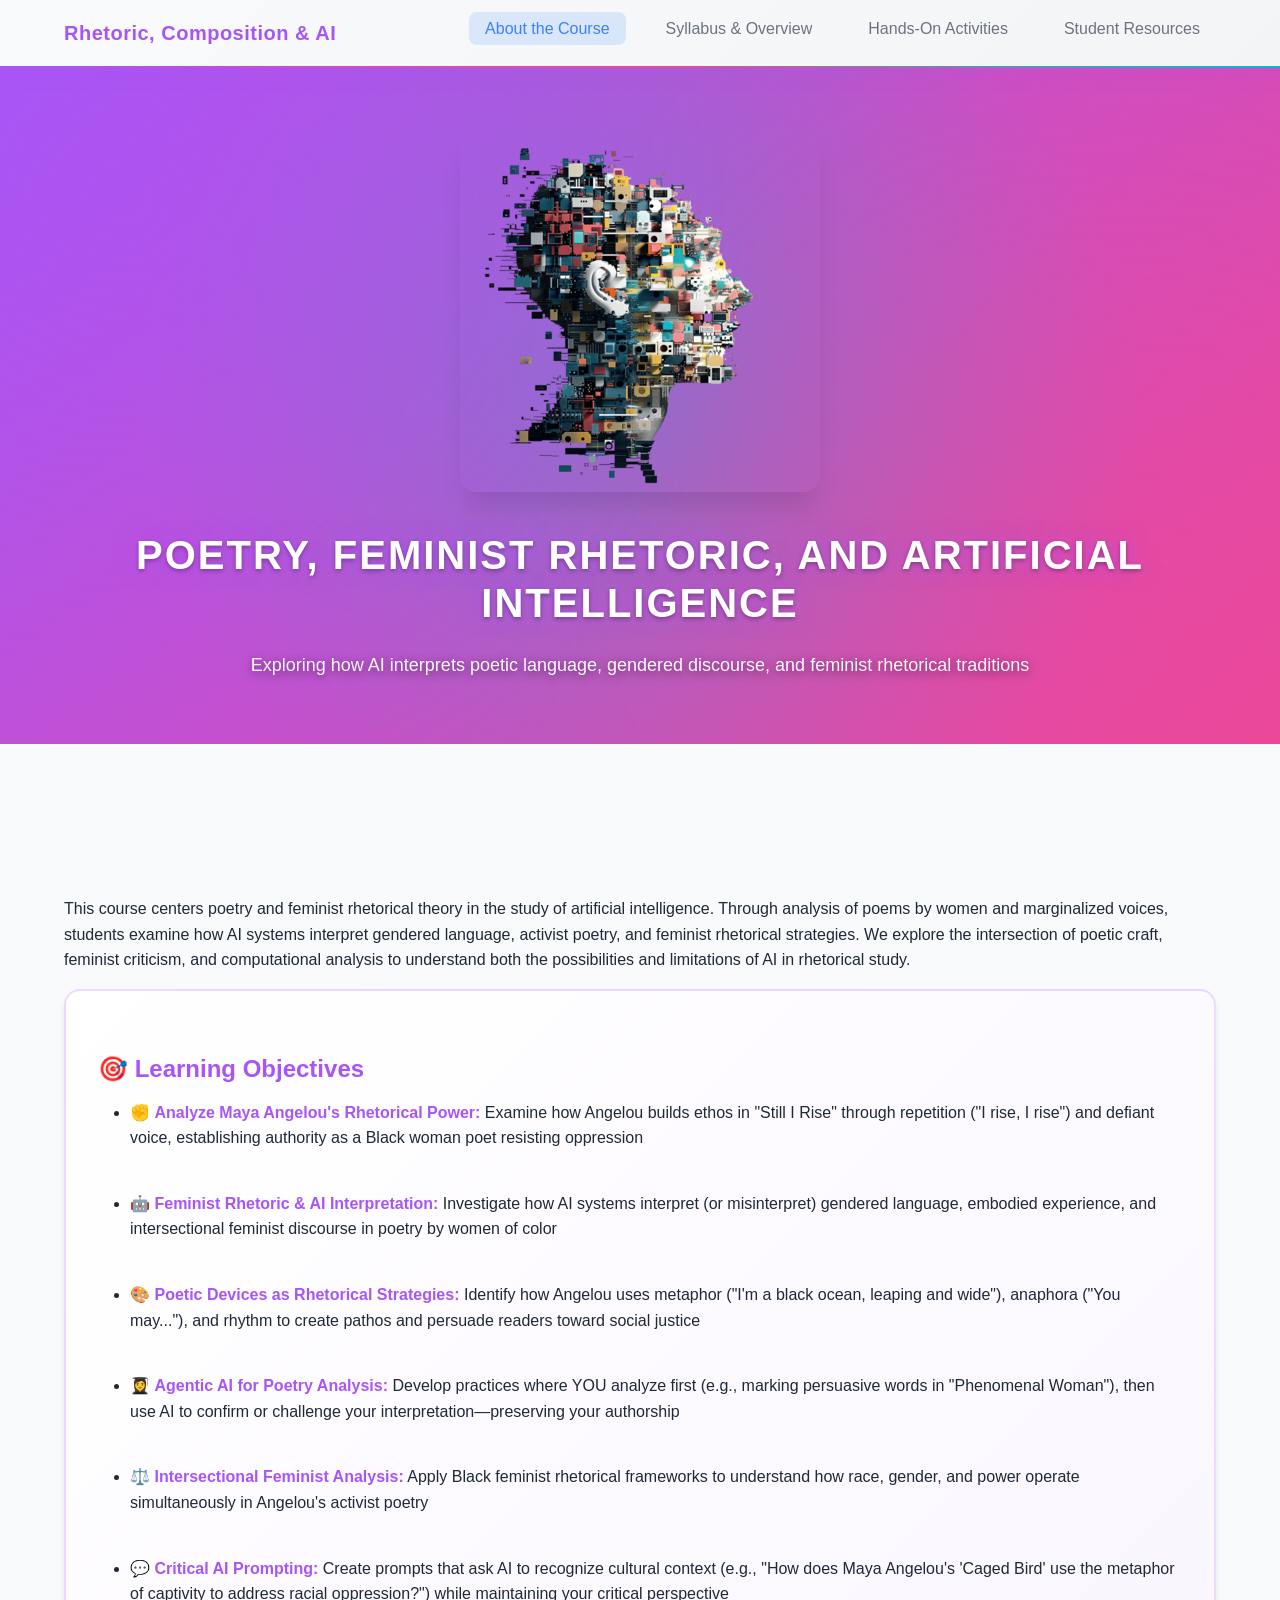
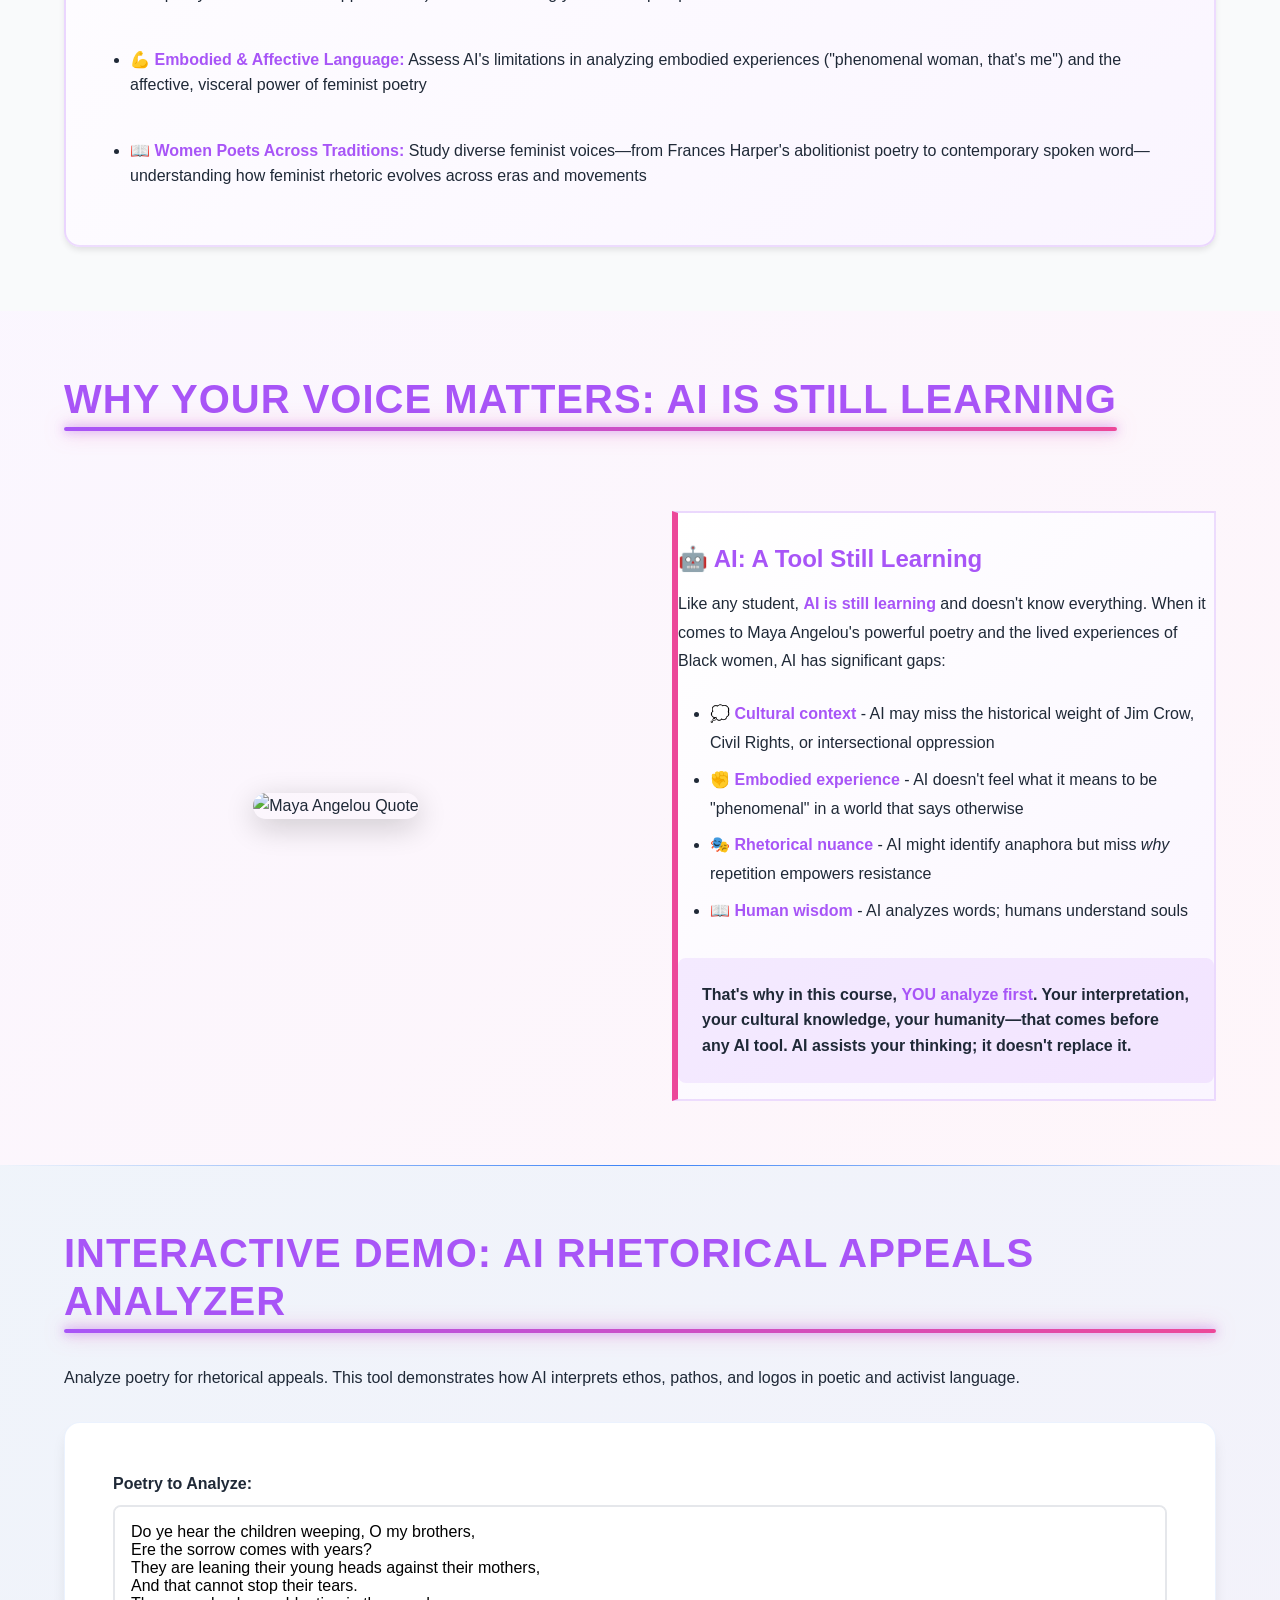
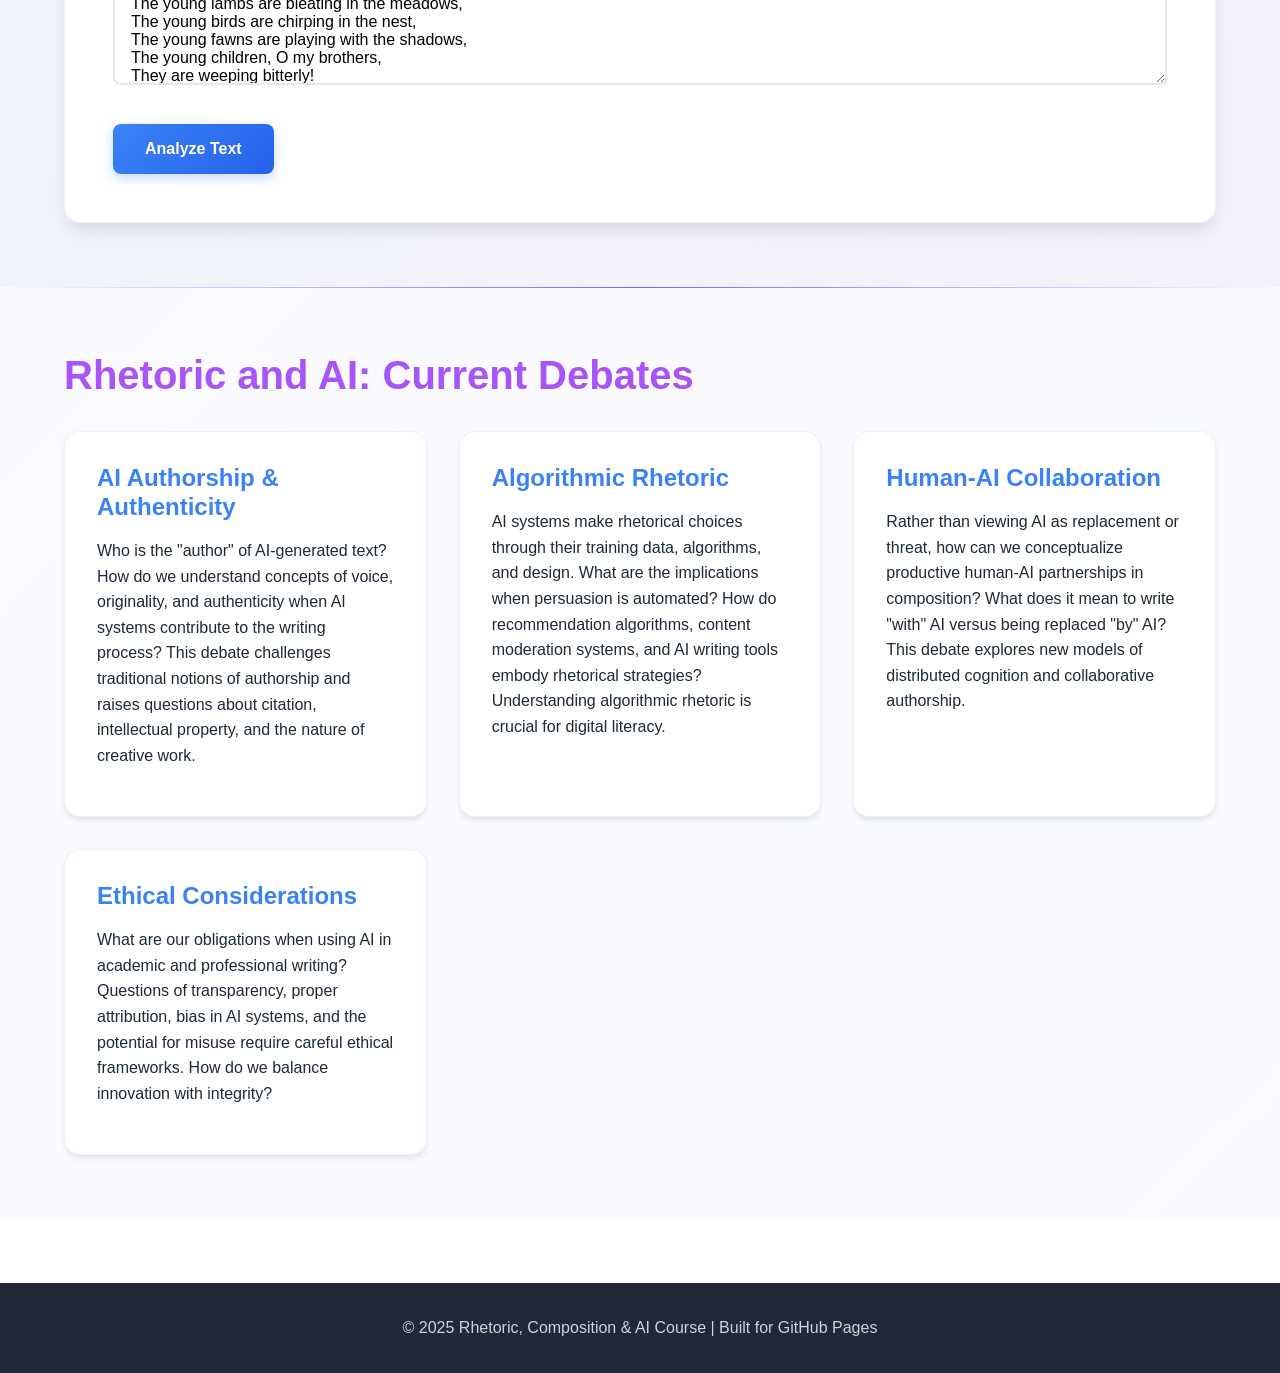
==== index.html @ 93119498 "Add Maya Angelou quote section emphasizing AI's learning limitations - Create new section "Why Your " ====
<!DOCTYPE html>
<html lang="en">
<head>
    <meta charset="UTF-8">
    <meta name="viewport" content="width=device-width, initial-scale=1.0">
    <meta name="description" content="Exploring Rhetoric, Composition, and AI in Higher Education">
    <title>Rhetoric & AI | About the Course</title>
    <link rel="stylesheet" href="css/main.css">
    <link rel="stylesheet" href="css/animations.css">
</head>
<body>
    <nav class="navbar">
        <div class="nav-container">
            <div class="nav-brand">
                <h1>Rhetoric, Composition & AI</h1>
            </div>
            <button class="nav-toggle" aria-label="Toggle navigation">
                <span></span>
                <span></span>
                <span></span>
            </button>
            <ul class="nav-menu">
                <li><a href="index.html" class="nav-link active">About the Course</a></li>
                <li><a href="curriculum.html" class="nav-link">Syllabus & Overview</a></li>
                <li><a href="activities.html" class="nav-link">Hands-On Activities</a></li>
                <li><a href="resources.html" class="nav-link">Student Resources</a></li>
            </ul>
        </div>
    </nav>

    <main class="fade-in">
        <section class="hero">
            <div class="container">
                <div class="hero-banner">
                    <img src="assets/images/rhetoric-and-ai.png" alt="Rhetoric and AI" class="banner-image">
                </div>
                <h2 class="hero-title animated-gradient-text">Poetry, Feminist Rhetoric, and Artificial Intelligence</h2>
                <p class="hero-subtitle">Exploring how AI interprets poetic language, gendered discourse, and feminist rhetorical traditions</p>
            </div>
        </section>

        <section class="content-section">
            <div class="container">
                <h2 class="section-title">Course Overview</h2>
                <p>This course centers poetry and feminist rhetorical theory in the study of artificial intelligence. Through analysis of poems by women and marginalized voices, students examine how AI systems interpret gendered language, activist poetry, and feminist rhetorical strategies. We explore the intersection of poetic craft, feminist criticism, and computational analysis to understand both the possibilities and limitations of AI in rhetorical study.</p>

                <div class="objectives card-hover tech-card">
                    <h3>🎯 Learning Objectives</h3>
                    <ul>
                        <li>✊ <strong>Analyze Maya Angelou's Rhetorical Power:</strong> Examine how Angelou builds ethos in "Still I Rise" through repetition ("I rise, I rise") and defiant voice, establishing authority as a Black woman poet resisting oppression</li>
                        <li>🤖 <strong>Feminist Rhetoric & AI Interpretation:</strong> Investigate how AI systems interpret (or misinterpret) gendered language, embodied experience, and intersectional feminist discourse in poetry by women of color</li>
                        <li>🎨 <strong>Poetic Devices as Rhetorical Strategies:</strong> Identify how Angelou uses metaphor ("I'm a black ocean, leaping and wide"), anaphora ("You may..."), and rhythm to create pathos and persuade readers toward social justice</li>
                        <li>👩‍🎓 <strong>Agentic AI for Poetry Analysis:</strong> Develop practices where YOU analyze first (e.g., marking persuasive words in "Phenomenal Woman"), then use AI to confirm or challenge your interpretation—preserving your authorship</li>
                        <li>⚖️ <strong>Intersectional Feminist Analysis:</strong> Apply Black feminist rhetorical frameworks to understand how race, gender, and power operate simultaneously in Angelou's activist poetry</li>
                        <li>💬 <strong>Critical AI Prompting:</strong> Create prompts that ask AI to recognize cultural context (e.g., "How does Maya Angelou's 'Caged Bird' use the metaphor of captivity to address racial oppression?") while maintaining your critical perspective</li>
                        <li>💪 <strong>Embodied & Affective Language:</strong> Assess AI's limitations in analyzing embodied experiences ("phenomenal woman, that's me") and the affective, visceral power of feminist poetry</li>
                        <li>📖 <strong>Women Poets Across Traditions:</strong> Study diverse feminist voices—from Frances Harper's abolitionist poetry to contemporary spoken word—understanding how feminist rhetoric evolves across eras and movements</li>
                    </ul>
                </div>
            </div>
        </section>

        <section class="content-section" style="background: linear-gradient(135deg, rgba(168, 85, 247, 0.05) 0%, rgba(236, 72, 153, 0.05) 100%);">
            <div class="container">
                <h2 class="section-title">Why Your Voice Matters: AI Is Still Learning</h2>

                <div class="angelou-wisdom-section" style="display: flex; flex-wrap: wrap; align-items: center; gap: var(--spacing-2xl); margin-top: var(--spacing-xl);">
                    <div class="angelou-quote-image" style="flex: 1; min-width: 300px; text-align: center;">
                        <img src="assets/images/Angelou-quote.png" alt="Maya Angelou Quote" style="max-width: 100%; height: auto; border-radius: var(--radius-lg); box-shadow: 0 8px 30px rgba(0, 0, 0, 0.2);">
                    </div>

                    <div class="ai-limitations-text" style="flex: 1; min-width: 300px;">
                        <div class="tech-card" style="border-left: 6px solid var(--neon-pink);">
                            <h3>🤖 AI: A Tool Still Learning</h3>
                            <p style="line-height: 1.8; margin-bottom: var(--spacing-md);">
                                Like any student, <strong>AI is still learning</strong> and doesn't know everything. When it comes to Maya Angelou's powerful poetry and the lived experiences of Black women, AI has significant gaps:
                            </p>
                            <ul style="margin-left: var(--spacing-lg); line-height: 1.8;">
                                <li>💭 <strong>Cultural context</strong> - AI may miss the historical weight of Jim Crow, Civil Rights, or intersectional oppression</li>
                                <li>✊ <strong>Embodied experience</strong> - AI doesn't feel what it means to be "phenomenal" in a world that says otherwise</li>
                                <li>🎭 <strong>Rhetorical nuance</strong> - AI might identify anaphora but miss <em>why</em> repetition empowers resistance</li>
                                <li>📖 <strong>Human wisdom</strong> - AI analyzes words; humans understand souls</li>
                            </ul>
                            <p style="margin-top: var(--spacing-lg); padding: var(--spacing-md); background: rgba(168, 85, 247, 0.1); border-radius: var(--radius-md); font-weight: 600;">
                                That's why in this course, <strong>YOU analyze first</strong>. Your interpretation, your cultural knowledge, your humanity—that comes before any AI tool. AI assists your thinking; it doesn't replace it.
                            </p>
                        </div>
                    </div>
                </div>
            </div>
        </section>

        <section class="content-section interactive-demo-section">
            <div class="container">
                <h2 class="section-title">Interactive Demo: AI Rhetorical Appeals Analyzer</h2>
                <p>Analyze poetry for rhetorical appeals. This tool demonstrates how AI interprets ethos, pathos, and logos in poetic and activist language.</p>

                <div class="demo-container card-hover">
                    <div class="demo-input">
                        <label for="text-input">Poetry to Analyze:</label>
                        <textarea id="text-input" rows="8" placeholder="Paste poetry here or use the sample...">Do ye hear the children weeping, O my brothers,
Ere the sorrow comes with years?
They are leaning their young heads against their mothers,
And that cannot stop their tears.
The young lambs are bleating in the meadows,
The young birds are chirping in the nest,
The young fawns are playing with the shadows,
The young children, O my brothers,
They are weeping bitterly!
— Elizabeth Barrett Browning, "The Cry of the Children" (1843)</textarea>
                    </div>

                    <button id="analyze-btn" class="btn-primary">Analyze Text</button>

                    <div id="analysis-results" class="analysis-results hidden">
                        <h3>Analysis Results</h3>
                        <div class="appeal-result">
                            <div class="appeal-header">
                                <h4>Ethos (Credibility & Authority)</h4>
                                <span class="appeal-score" id="ethos-score">0%</span>
                            </div>
                            <div class="appeal-bar">
                                <div class="appeal-fill ethos-fill" id="ethos-bar"></div>
                            </div>
                            <p class="appeal-explanation" id="ethos-explanation"></p>
                        </div>

                        <div class="appeal-result">
                            <div class="appeal-header">
                                <h4>Pathos (Emotional Appeal)</h4>
                                <span class="appeal-score" id="pathos-score">0%</span>
                            </div>
                            <div class="appeal-bar">
                                <div class="appeal-fill pathos-fill" id="pathos-bar"></div>
                            </div>
                            <p class="appeal-explanation" id="pathos-explanation"></p>
                        </div>

                        <div class="appeal-result">
                            <div class="appeal-header">
                                <h4>Logos (Logic & Evidence)</h4>
                                <span class="appeal-score" id="logos-score">0%</span>
                            </div>
                            <div class="appeal-bar">
                                <div class="appeal-fill logos-fill" id="logos-bar"></div>
                            </div>
                            <p class="appeal-explanation" id="logos-explanation"></p>
                        </div>
                    </div>
                </div>
            </div>
        </section>

        <section class="content-section debates-section">
            <div class="container">
                <h2>Rhetoric and AI: Current Debates</h2>

                <div class="debate-cards">
                    <div class="debate-card">
                        <h3>AI Authorship & Authenticity</h3>
                        <p>Who is the "author" of AI-generated text? How do we understand concepts of voice, originality, and authenticity when AI systems contribute to the writing process? This debate challenges traditional notions of authorship and raises questions about citation, intellectual property, and the nature of creative work.</p>
                    </div>

                    <div class="debate-card">
                        <h3>Algorithmic Rhetoric</h3>
                        <p>AI systems make rhetorical choices through their training data, algorithms, and design. What are the implications when persuasion is automated? How do recommendation algorithms, content moderation systems, and AI writing tools embody rhetorical strategies? Understanding algorithmic rhetoric is crucial for digital literacy.</p>
                    </div>

                    <div class="debate-card">
                        <h3>Human-AI Collaboration</h3>
                        <p>Rather than viewing AI as replacement or threat, how can we conceptualize productive human-AI partnerships in composition? What does it mean to write "with" AI versus being replaced "by" AI? This debate explores new models of distributed cognition and collaborative authorship.</p>
                    </div>

                    <div class="debate-card">
                        <h3>Ethical Considerations</h3>
                        <p>What are our obligations when using AI in academic and professional writing? Questions of transparency, proper attribution, bias in AI systems, and the potential for misuse require careful ethical frameworks. How do we balance innovation with integrity?</p>
                    </div>
                </div>
            </div>
        </section>
    </main>

    <footer>
        <div class="container">
            <p>&copy; 2025 Rhetoric, Composition & AI Course | Built for GitHub Pages</p>
        </div>
    </footer>

    <script src="js/main.js"></script>
    <script src="js/navigation.js"></script>
    <script src="js/interactions.js"></script>
    <script src="js/scroll-animations.js"></script>
</body>
</html>
---- css/main.css ----
/* ========================================
   CSS Variables & Global Styles
   ======================================== */

:root {
    /* Color Palette - Vibrant Tech Theme */
    --primary-color: #3b82f6;
    --primary-dark: #2563eb;
    --secondary-color: #8b5cf6;
    --accent-color: #f59e0b;
    --neon-purple: #a855f7;
    --neon-pink: #ec4899;
    --neon-cyan: #06b6d4;
    --neon-green: #10b981;
    --tech-orange: #fb923c;
    --background: #ffffff;
    --surface: #f9fafb;
    --text-primary: #1f2937;
    --text-secondary: #6b7280;
    --border-color: #e5e7eb;
    --success: #10b981;
    --warning: #f59e0b;
    --error: #ef4444;
    --glow-purple: rgba(168, 85, 247, 0.6);
    --glow-pink: rgba(236, 72, 153, 0.6);
    --glow-cyan: rgba(6, 182, 212, 0.6);

    /* Spacing */
    --spacing-xs: 0.5rem;
    --spacing-sm: 1rem;
    --spacing-md: 1.5rem;
    --spacing-lg: 2rem;
    --spacing-xl: 3rem;
    --spacing-2xl: 4rem;

    /* Typography */
    --font-primary: -apple-system, BlinkMacSystemFont, 'Segoe UI', Roboto, 'Helvetica Neue', Arial, sans-serif;
    --font-mono: 'Courier New', Courier, monospace;
    --font-size-sm: 0.875rem;
    --font-size-base: 1rem;
    --font-size-lg: 1.125rem;
    --font-size-xl: 1.25rem;
    --font-size-2xl: 1.5rem;
    --font-size-3xl: 2rem;
    --font-size-4xl: 2.5rem;

    /* Shadows */
    --shadow-sm: 0 1px 2px 0 rgba(0, 0, 0, 0.05);
    --shadow-md: 0 4px 6px -1px rgba(0, 0, 0, 0.1);
    --shadow-lg: 0 10px 15px -3px rgba(0, 0, 0, 0.1);
    --shadow-xl: 0 20px 25px -5px rgba(0, 0, 0, 0.1);

    /* Border Radius */
    --radius-sm: 0.25rem;
    --radius-md: 0.5rem;
    --radius-lg: 1rem;

    /* Transitions */
    --transition-fast: 150ms ease-in-out;
    --transition-base: 300ms ease-in-out;
    --transition-slow: 500ms ease-in-out;
}

/* ========================================
   Reset & Base Styles
   ======================================== */

* {
    margin: 0;
    padding: 0;
    box-sizing: border-box;
}

html {
    scroll-behavior: smooth;
}

body {
    font-family: var(--font-primary);
    font-size: var(--font-size-base);
    line-height: 1.6;
    color: var(--text-primary);
    background-color: var(--background);
    position: relative;
}

body::before {
    content: '';
    position: fixed;
    top: 0;
    left: 0;
    width: 100%;
    height: 100%;
    background-image:
        radial-gradient(circle at 20% 50%, rgba(59, 130, 246, 0.03) 0%, transparent 50%),
        radial-gradient(circle at 80% 80%, rgba(139, 92, 246, 0.03) 0%, transparent 50%);
    pointer-events: none;
    z-index: -1;
}

h1, h2, h3, h4, h5, h6 {
    line-height: 1.2;
    margin-bottom: var(--spacing-sm);
    font-weight: 700;
}

h1 { font-size: var(--font-size-4xl); }
h2 { font-size: var(--font-size-3xl); }
h3 { font-size: var(--font-size-2xl); }
h4 { font-size: var(--font-size-xl); }

p {
    margin-bottom: var(--spacing-sm);
}

a {
    color: var(--primary-color);
    text-decoration: none;
    transition: color var(--transition-fast);
}

a:hover {
    color: var(--primary-dark);
}

ul, ol {
    margin-left: var(--spacing-lg);
    margin-bottom: var(--spacing-sm);
}

li {
    margin-bottom: var(--spacing-xs);
}

/* ========================================
   Navigation
   ======================================== */

.navbar {
    background: linear-gradient(135deg, rgba(249, 250, 251, 0.98) 0%, rgba(243, 244, 246, 0.98) 100%);
    border-bottom: 2px solid transparent;
    border-image: linear-gradient(90deg, var(--neon-purple), var(--neon-pink), var(--neon-cyan)) 1;
    position: sticky;
    top: 0;
    z-index: 1000;
    box-shadow: 0 4px 20px rgba(168, 85, 247, 0.15);
    transition: all var(--transition-base);
}

.nav-container {
    max-width: 1200px;
    margin: 0 auto;
    padding: var(--spacing-sm) var(--spacing-md);
    display: flex;
    justify-content: space-between;
    align-items: center;
}

.nav-brand h1 {
    font-size: var(--font-size-xl);
    color: var(--neon-purple);
    margin: 0;
    font-weight: 800;
    letter-spacing: 0.5px;
}

.nav-menu {
    display: flex;
    list-style: none;
    gap: var(--spacing-md);
    margin: 0;
}

.nav-link {
    color: var(--text-secondary);
    font-weight: 500;
    padding: var(--spacing-xs) var(--spacing-sm);
    border-radius: var(--radius-md);
    transition: all var(--transition-fast);
}

.nav-link:hover {
    color: var(--primary-color);
    background-color: rgba(59, 130, 246, 0.1);
}

.nav-link.active {
    color: var(--primary-color);
    background-color: rgba(59, 130, 246, 0.15);
}

.nav-toggle {
    display: none;
    flex-direction: column;
    gap: 4px;
    background: none;
    border: none;
    cursor: pointer;
    padding: var(--spacing-xs);
}

.nav-toggle span {
    width: 25px;
    height: 3px;
    background-color: var(--text-primary);
    border-radius: var(--radius-sm);
    transition: all var(--transition-fast);
}

/* Mobile Navigation */
@media (max-width: 768px) {
    .nav-toggle {
        display: flex;
    }

    .nav-menu {
        position: absolute;
        top: 100%;
        left: 0;
        right: 0;
        background-color: var(--surface);
        flex-direction: column;
        gap: 0;
        padding: var(--spacing-sm);
        border-bottom: 1px solid var(--border-color);
        box-shadow: var(--shadow-md);
        display: none;
    }

    .nav-menu.active {
        display: flex;
    }

    .nav-link {
        width: 100%;
        padding: var(--spacing-sm);
    }
}

/* ========================================
   Layout & Container
   ======================================== */

.container {
    max-width: 1200px;
    margin: 0 auto;
    padding: 0 var(--spacing-md);
}

main {
    min-height: calc(100vh - 200px);
}

/* ========================================
   Hero Section
   ======================================== */

.hero {
    background: linear-gradient(135deg, var(--neon-purple) 0%, var(--neon-pink) 50%, var(--primary-color) 100%);
    background-size: 200% 200%;
    animation: heroGradientShift 10s ease-in-out infinite;
    color: white;
    padding: var(--spacing-2xl) 0;
    text-align: center;
    overflow: hidden;
    position: relative;
}

.hero::before {
    content: '';
    position: absolute;
    top: 0;
    left: 0;
    right: 0;
    bottom: 0;
    background:
        radial-gradient(circle at 10% 20%, rgba(168, 85, 247, 0.4) 0%, transparent 50%),
        radial-gradient(circle at 90% 80%, rgba(236, 72, 153, 0.4) 0%, transparent 50%),
        radial-gradient(circle at 50% 50%, rgba(6, 182, 212, 0.3) 0%, transparent 70%);
    animation: float 15s ease-in-out infinite;
    pointer-events: none;
}

.hero .container {
    position: relative;
    z-index: 1;
}

@keyframes heroGradientShift {
    0%, 100% { background-position: 0% 50%; }
    50% { background-position: 100% 50%; }
}

.hero-banner {
    margin-bottom: var(--spacing-lg);
    animation: fadeIn 1s ease-out;
}

.banner-image {
    max-width: 100%;
    height: auto;
    border-radius: var(--radius-lg);
    box-shadow: var(--shadow-xl);
    transition: transform var(--transition-slow);
    max-height: 400px;
    object-fit: cover;
}

.banner-image:hover {
    transform: scale(1.02);
}

.hero-title {
    font-size: var(--font-size-4xl);
    margin-bottom: var(--spacing-md);
    color: white;
    font-weight: 900;
    text-transform: uppercase;
    letter-spacing: 2px;
    text-shadow:
        0 0 10px rgba(168, 85, 247, 0.8),
        0 0 20px rgba(236, 72, 153, 0.6),
        0 0 30px rgba(6, 182, 212, 0.4),
        0 2px 4px rgba(0, 0, 0, 0.3);
    animation: titlePulse 3s ease-in-out infinite;
}

@keyframes titlePulse {
    0%, 100% {
        text-shadow:
            0 0 10px rgba(168, 85, 247, 0.8),
            0 0 20px rgba(236, 72, 153, 0.6),
            0 0 30px rgba(6, 182, 212, 0.4),
            0 2px 4px rgba(0, 0, 0, 0.3);
        transform: scale(1);
    }
    50% {
        text-shadow:
            0 0 20px rgba(168, 85, 247, 1),
            0 0 40px rgba(236, 72, 153, 0.8),
            0 0 60px rgba(6, 182, 212, 0.6),
            0 2px 4px rgba(0, 0, 0, 0.3);
        transform: scale(1.02);
    }
}

.animated-gradient-text {
    color: #ffffff;
    text-shadow:
        0 2px 4px rgba(0, 0, 0, 0.3),
        0 0 20px rgba(168, 85, 247, 0.6);
    display: inline-block;
    font-weight: 900;
}

@keyframes gradientShift {
    0%, 100% {
        background-position: 0% center;
    }
    50% {
        background-position: 200% center;
    }
}

.hero-subtitle {
    font-size: var(--font-size-lg);
    opacity: 0.95;
    max-width: 800px;
    margin: 0 auto;
    text-shadow: 0 2px 10px rgba(0, 0, 0, 0.5);
    animation: subtitleFadeIn 1.5s ease-out;
    line-height: 1.6;
}

@keyframes subtitleFadeIn {
    0% {
        opacity: 0;
        transform: translateY(20px);
    }
    100% {
        opacity: 0.95;
        transform: translateY(0);
    }
}

@media (max-width: 768px) {
    .banner-image {
        max-height: 250px;
    }

    .hero-title {
        font-size: var(--font-size-2xl);
    }

    .hero-subtitle {
        font-size: var(--font-size-base);
    }
}

/* ========================================
   Content Sections
   ======================================== */

.content-section {
    padding: var(--spacing-2xl) 0;
    position: relative;
}

.content-section:nth-child(even) {
    background-color: var(--surface);
}

.content-section h2 {
    color: var(--neon-purple);
    margin-bottom: var(--spacing-lg);
    font-weight: 800;
    font-size: 2.5rem;
    position: relative;
    display: inline-block;
}

@keyframes headerGlow {
    0%, 100% {
        filter: drop-shadow(0 0 5px rgba(168, 85, 247, 0.4));
    }
    50% {
        filter: drop-shadow(0 0 15px rgba(236, 72, 153, 0.6));
    }
}

.section-title {
    position: relative;
    display: inline-block;
    padding-bottom: var(--spacing-xs);
    color: var(--neon-purple);
    font-weight: 800;
    text-transform: uppercase;
    letter-spacing: 1px;
    font-size: 2rem;
}

@keyframes sectionTitleGradient {
    0%, 100% { background-position: 0% 50%; }
    50% { background-position: 100% 50%; }
}

.section-title::after {
    content: '';
    position: absolute;
    bottom: 0;
    left: 0;
    width: 100%;
    height: 4px;
    background: linear-gradient(90deg, var(--neon-purple), var(--neon-pink), var(--neon-cyan), var(--neon-green));
    background-size: 300% 100%;
    animation: underlineShift 4s linear infinite;
    border-radius: var(--radius-sm);
    box-shadow: 0 0 10px var(--glow-purple), 0 0 20px var(--glow-pink);
}

@keyframes underlineShift {
    0% { background-position: 0% 50%; }
    100% { background-position: 300% 50%; }
}

.content-section h3 {
    color: var(--text-primary);
    margin-top: var(--spacing-lg);
    margin-bottom: var(--spacing-sm);
}

/* ========================================
   Cards & Modules
   ======================================== */

.objectives ul,
.assignment-list,
.module-list,
.debate-cards,
.resource-cards {
    display: grid;
    gap: var(--spacing-lg);
}

.objectives,
.module-card,
.assignment-card,
.debate-card,
.resource-card,
.card-hover {
    background: white;
    padding: var(--spacing-lg);
    border-radius: var(--radius-lg);
    box-shadow: var(--shadow-md);
    transition: transform var(--transition-base), box-shadow var(--transition-base), border-color var(--transition-base);
    border: 1px solid rgba(59, 130, 246, 0.1);
    position: relative;
    overflow: hidden;
}

.tech-card {
    background: linear-gradient(135deg, #ffffff 0%, #faf5ff 100%);
    border: 2px solid rgba(168, 85, 247, 0.2);
}

.tech-card::before {
    content: '';
    position: absolute;
    top: -2px;
    left: -2px;
    right: -2px;
    bottom: -2px;
    background: linear-gradient(45deg, var(--neon-purple), var(--neon-pink), var(--neon-cyan), var(--neon-green));
    background-size: 300% 300%;
    border-radius: var(--radius-lg);
    z-index: -1;
    opacity: 0;
    transition: opacity var(--transition-base);
    animation: gradientRotate 6s ease infinite;
}

.tech-card:hover::before {
    opacity: 0.15;
}

@keyframes gradientRotate {
    0% { background-position: 0% 50%; }
    50% { background-position: 100% 50%; }
    100% { background-position: 0% 50%; }
}

.module-card:hover,
.assignment-card:hover,
.debate-card:hover,
.resource-card:hover,
.card-hover:hover,
.tech-card:hover {
    transform: translateY(-6px);
    box-shadow: 0 20px 40px rgba(168, 85, 247, 0.2);
    border-color: var(--neon-purple);
}

.module-card h3,
.assignment-card h3,
.debate-card h3,
.resource-card h3 {
    color: var(--primary-color);
    margin-top: 0;
}

.debate-cards {
    grid-template-columns: repeat(auto-fit, minmax(280px, 1fr));
}

.debates-section {
    background: linear-gradient(135deg, rgba(139, 92, 246, 0.03) 0%, rgba(59, 130, 246, 0.03) 100%);
    position: relative;
}

.debates-section::before {
    content: '';
    position: absolute;
    top: 0;
    left: 0;
    right: 0;
    height: 1px;
    background: linear-gradient(90deg, transparent, var(--secondary-color), transparent);
}

@media (max-width: 768px) {
    .debate-cards {
        grid-template-columns: 1fr;
    }
}

/* ========================================
   Interactive Demo Section
   ======================================== */

.interactive-demo-section {
    background: linear-gradient(135deg, rgba(59, 130, 246, 0.05) 0%, rgba(139, 92, 246, 0.05) 100%);
    position: relative;
}

.interactive-demo-section::before {
    content: '';
    position: absolute;
    top: 0;
    left: 0;
    right: 0;
    height: 1px;
    background: linear-gradient(90deg, transparent, var(--primary-color), transparent);
}

.demo-container {
    background: white;
    padding: var(--spacing-xl);
    border-radius: var(--radius-lg);
    box-shadow: var(--shadow-lg);
    margin-top: var(--spacing-lg);
    position: relative;
    overflow: hidden;
}

.demo-container::before {
    content: '';
    position: absolute;
    top: -2px;
    left: -2px;
    right: -2px;
    bottom: -2px;
    background: linear-gradient(135deg, var(--primary-color), var(--secondary-color));
    border-radius: var(--radius-lg);
    z-index: -1;
    opacity: 0;
    transition: opacity var(--transition-base);
}

.demo-container:hover::before {
    opacity: 0.1;
}

.demo-input {
    margin-bottom: var(--spacing-lg);
}

.demo-input label {
    display: block;
    font-weight: 600;
    margin-bottom: var(--spacing-xs);
    color: var(--text-primary);
}

#text-input {
    width: 100%;
    padding: var(--spacing-sm);
    border: 2px solid var(--border-color);
    border-radius: var(--radius-md);
    font-family: var(--font-primary);
    font-size: var(--font-size-base);
    resize: vertical;
    transition: border-color var(--transition-fast);
}

#text-input:focus {
    outline: none;
    border-color: var(--primary-color);
}

/* ========================================
   Buttons
   ======================================== */

.btn-primary {
    background: linear-gradient(135deg, var(--primary-color) 0%, var(--primary-dark) 100%);
    color: white;
    padding: var(--spacing-sm) var(--spacing-lg);
    border: none;
    border-radius: var(--radius-md);
    font-size: var(--font-size-base);
    font-weight: 600;
    cursor: pointer;
    transition: all var(--transition-fast);
    box-shadow: 0 4px 12px rgba(59, 130, 246, 0.3);
    position: relative;
    overflow: hidden;
}

.btn-primary::before {
    content: '';
    position: absolute;
    top: 50%;
    left: 50%;
    width: 0;
    height: 0;
    border-radius: 50%;
    background: rgba(255, 255, 255, 0.3);
    transform: translate(-50%, -50%);
    transition: width 0.6s, height 0.6s;
}

.btn-primary:hover::before {
    width: 300px;
    height: 300px;
}

.btn-primary:hover {
    box-shadow: 0 6px 20px rgba(59, 130, 246, 0.4);
    transform: translateY(-2px);
}

.btn-primary:active {
    transform: translateY(0);
    box-shadow: 0 2px 8px rgba(59, 130, 246, 0.3);
}

/* ========================================
   Analysis Results
   ======================================== */

.analysis-results {
    margin-top: var(--spacing-xl);
    padding-top: var(--spacing-xl);
    border-top: 2px solid var(--border-color);
}

.analysis-results.hidden {
    display: none;
}

.appeal-result {
    margin-bottom: var(--spacing-lg);
}

.appeal-header {
    display: flex;
    justify-content: space-between;
    align-items: center;
    margin-bottom: var(--spacing-sm);
}

.appeal-header h4 {
    margin: 0;
    color: var(--text-primary);
}

.appeal-score {
    font-size: var(--font-size-xl);
    font-weight: 700;
    color: var(--primary-color);
}

.appeal-bar {
    height: 24px;
    background-color: var(--surface);
    border-radius: var(--radius-lg);
    overflow: hidden;
    margin-bottom: var(--spacing-sm);
}

.appeal-fill {
    height: 100%;
    border-radius: var(--radius-lg);
    transition: width var(--transition-slow);
}

.ethos-fill {
    background: linear-gradient(90deg, #3b82f6, #2563eb);
}

.pathos-fill {
    background: linear-gradient(90deg, #f59e0b, #d97706);
}

.logos-fill {
    background: linear-gradient(90deg, #10b981, #059669);
}

.appeal-explanation {
    color: var(--text-secondary);
    font-size: var(--font-size-sm);
    line-height: 1.6;
}

/* ========================================
   Reading Lists & Resources
   ======================================== */

.reading-section {
    margin-bottom: var(--spacing-xl);
}

.reading-section h3 {
    color: var(--secondary-color);
    border-bottom: 2px solid var(--border-color);
    padding-bottom: var(--spacing-xs);
}

.reading-list {
    list-style: none;
    margin-left: 0;
}

.reading-list li {
    padding: var(--spacing-sm);
    margin-bottom: var(--spacing-sm);
    background: white;
    border-left: 4px solid var(--primary-color);
    border-radius: var(--radius-sm);
}

/* ========================================
   Glossary & Guides
   ======================================== */

.guide-section {
    margin-bottom: var(--spacing-2xl);
}

.glossary {
    display: grid;
    gap: var(--spacing-sm);
}

.glossary-item {
    padding: var(--spacing-sm);
    background: white;
    border-radius: var(--radius-md);
    border-left: 3px solid var(--accent-color);
}

.glossary-item strong {
    color: var(--primary-color);
}

/* ========================================
   Tables
   ======================================== */

.comparison-table {
    width: 100%;
    border-collapse: collapse;
    margin-top: var(--spacing-md);
    background: white;
    border-radius: var(--radius-lg);
    overflow: hidden;
    box-shadow: var(--shadow-md);
}

.comparison-table thead {
    background-color: var(--primary-color);
    color: white;
}

.comparison-table th,
.comparison-table td {
    padding: var(--spacing-sm);
    text-align: left;
    border-bottom: 1px solid var(--border-color);
}

.comparison-table tbody tr:hover {
    background-color: var(--surface);
}

@media (max-width: 768px) {
    .comparison-table {
        font-size: var(--font-size-sm);
    }

    .comparison-table th,
    .comparison-table td {
        padding: var(--spacing-xs);
    }
}

/* ========================================
   Prompt Comparison
   ======================================== */

.prompt-comparison {
    display: grid;
    gap: var(--spacing-lg);
    margin-top: var(--spacing-lg);
}

.prompt-example {
    background: white;
    padding: var(--spacing-lg);
    border-radius: var(--radius-lg);
    box-shadow: var(--shadow-md);
}

.prompt-example h4 {
    margin-top: 0;
    color: var(--text-primary);
}

.prompt-box {
    padding: var(--spacing-md);
    border-radius: var(--radius-md);
    margin: var(--spacing-sm) 0;
    font-family: var(--font-mono);
    font-size: var(--font-size-sm);
}

.prompt-box.weak {
    background-color: #fee;
    border-left: 4px solid var(--error);
}

.prompt-box.better {
    background-color: #fef3c7;
    border-left: 4px solid var(--warning);
}

.prompt-box.strong {
    background-color: #d1fae5;
    border-left: 4px solid var(--success);
}

.prompt-note {
    color: var(--text-secondary);
    font-size: var(--font-size-sm);
    font-style: italic;
}

/* ========================================
   Best Practices List
   ======================================== */

.best-practices-list {
    list-style: none;
    counter-reset: practices;
    margin-left: 0;
}

.best-practices-list li {
    counter-increment: practices;
    padding: var(--spacing-md);
    margin-bottom: var(--spacing-sm);
    background: white;
    border-radius: var(--radius-md);
    box-shadow: var(--shadow-sm);
    position: relative;
    padding-left: var(--spacing-2xl);
}

.best-practices-list li::before {
    content: counter(practices);
    position: absolute;
    left: var(--spacing-sm);
    top: var(--spacing-md);
    background-color: var(--primary-color);
    color: white;
    width: 28px;
    height: 28px;
    border-radius: 50%;
    display: flex;
    align-items: center;
    justify-content: center;
    font-weight: 700;
}

/* ========================================
   Footer
   ======================================== */

footer {
    background-color: var(--text-primary);
    color: white;
    text-align: center;
    padding: var(--spacing-lg) 0;
    margin-top: var(--spacing-2xl);
}

footer p {
    margin: 0;
    opacity: 0.8;
}

/* ========================================
   Utility Classes
   ======================================== */

.hidden {
    display: none !important;
}

.text-center {
    text-align: center;
}

.mt-1 { margin-top: var(--spacing-sm); }
.mt-2 { margin-top: var(--spacing-md); }
.mt-3 { margin-top: var(--spacing-lg); }

.mb-1 { margin-bottom: var(--spacing-sm); }
.mb-2 { margin-bottom: var(--spacing-md); }
.mb-3 { margin-bottom: var(--spacing-lg); }

/* ========================================
   AI Comparison Section - Tech Theme
   ======================================== */

.ai-comparison-section {
    background: linear-gradient(135deg, rgba(168, 85, 247, 0.05) 0%, rgba(236, 72, 153, 0.05) 50%, rgba(6, 182, 212, 0.05) 100%);
    position: relative;
    overflow: hidden;
}

.ai-comparison-section::before {
    content: '';
    position: absolute;
    top: 0;
    left: 0;
    right: 0;
    bottom: 0;
    background:
        radial-gradient(circle at 20% 30%, var(--glow-purple) 0%, transparent 50%),
        radial-gradient(circle at 80% 70%, var(--glow-cyan) 0%, transparent 50%);
    opacity: 0.3;
    pointer-events: none;
}

.ai-comparison-banner {
    position: relative;
    border-radius: var(--radius-lg);
    overflow: hidden;
    box-shadow: 0 20px 60px rgba(168, 85, 247, 0.3);
    transition: transform var(--transition-base);
}

.ai-comparison-banner:hover {
    transform: scale(1.02);
}

.comparison-image {
    width: 100%;
    height: auto;
    display: block;
    filter: saturate(1.2) contrast(1.1);
}

.comparison-overlay {
    position: absolute;
    bottom: 0;
    left: 0;
    right: 0;
    background: linear-gradient(to top, rgba(168, 85, 247, 0.95), transparent);
    padding: var(--spacing-lg);
    transform: translateY(100%);
    transition: transform var(--transition-base);
}

.ai-comparison-banner:hover .comparison-overlay {
    transform: translateY(0);
}

.comparison-overlay h3 {
    color: white;
    margin: 0;
    font-size: var(--font-size-xl);
    text-shadow: 0 2px 10px rgba(0, 0, 0, 0.3);
}

/* ========================================
   Modules Section - Enhanced
   ======================================== */

.modules-section {
    position: relative;
}

.modules-section::before {
    content: '';
    position: absolute;
    top: 0;
    left: 50%;
    transform: translateX(-50%);
    width: 200px;
    height: 200px;
    background: radial-gradient(circle, var(--glow-pink) 0%, transparent 70%);
    opacity: 0.2;
    animation: float 6s ease-in-out infinite;
}

/* ========================================
   Glowing Text Effects
   ======================================== */

.tech-card h3 {
    color: var(--neon-purple);
    font-weight: 800;
}

.tech-card strong {
    color: var(--neon-purple);
    font-weight: 700;
}

/* ========================================
   Pulsing Accent Elements
   ======================================== */

@keyframes pulseGlow {
    0%, 100% {
        box-shadow: 0 0 5px var(--glow-purple), 0 0 10px var(--glow-purple);
    }
    50% {
        box-shadow: 0 0 20px var(--glow-purple), 0 0 30px var(--glow-pink);
    }
}

.section-title::after {
    animation: pulseGlow 2s ease-in-out infinite;
}
---- css/animations.css ----
/* ========================================
   Page Transitions & Animations
   ======================================== */

/* Fade-in animation for page loads */
.fade-in {
    animation: fadeIn 0.6s ease-in;
}

@keyframes fadeIn {
    from {
        opacity: 0;
        transform: translateY(20px);
    }
    to {
        opacity: 1;
        transform: translateY(0);
    }
}

/* Staggered fade-in for elements */
.stagger-fade {
    opacity: 0;
    animation: fadeIn 0.6s ease-in forwards;
}

.stagger-fade:nth-child(1) { animation-delay: 0.1s; }
.stagger-fade:nth-child(2) { animation-delay: 0.2s; }
.stagger-fade:nth-child(3) { animation-delay: 0.3s; }
.stagger-fade:nth-child(4) { animation-delay: 0.4s; }
.stagger-fade:nth-child(5) { animation-delay: 0.5s; }

/* Slide in from left */
@keyframes slideInLeft {
    from {
        opacity: 0;
        transform: translateX(-50px);
    }
    to {
        opacity: 1;
        transform: translateX(0);
    }
}

/* Slide in from right */
@keyframes slideInRight {
    from {
        opacity: 0;
        transform: translateX(50px);
    }
    to {
        opacity: 1;
        transform: translateX(0);
    }
}

/* Scale up animation */
@keyframes scaleUp {
    from {
        opacity: 0;
        transform: scale(0.95);
    }
    to {
        opacity: 1;
        transform: scale(1);
    }
}

/* Pulse animation */
@keyframes pulse {
    0% {
        transform: scale(1);
    }
    50% {
        transform: scale(1.05);
    }
    100% {
        transform: scale(1);
    }
}

.pulse {
    animation: pulse 2s ease-in-out infinite;
}

/* Glow effect */
@keyframes glow {
    0%, 100% {
        box-shadow: 0 0 5px rgba(59, 130, 246, 0.5);
    }
    50% {
        box-shadow: 0 0 20px rgba(59, 130, 246, 0.8);
    }
}

.glow {
    animation: glow 2s ease-in-out infinite;
}

/* Shake animation for errors */
@keyframes shake {
    0%, 100% { transform: translateX(0); }
    10%, 30%, 50%, 70%, 90% { transform: translateX(-5px); }
    20%, 40%, 60%, 80% { transform: translateX(5px); }
}

.shake {
    animation: shake 0.5s ease-in-out;
}

/* Float animation */
@keyframes float {
    0%, 100% {
        transform: translateY(0);
    }
    50% {
        transform: translateY(-10px);
    }
}

.float {
    animation: float 3s ease-in-out infinite;
}

/* Spinner loading animation */
@keyframes spin {
    from {
        transform: rotate(0deg);
    }
    to {
        transform: rotate(360deg);
    }
}

.spinner {
    animation: spin 1s linear infinite;
}

/* Progress bar fill animation */
@keyframes progressFill {
    from {
        width: 0%;
    }
    to {
        width: var(--progress-width);
    }
}

/* Typewriter effect */
@keyframes typewriter {
    from {
        width: 0;
    }
    to {
        width: 100%;
    }
}

.typewriter {
    overflow: hidden;
    white-space: nowrap;
    border-right: 2px solid;
    animation: typewriter 3s steps(40) forwards;
}

/* Blink cursor */
@keyframes blink {
    0%, 100% {
        border-color: transparent;
    }
    50% {
        border-color: currentColor;
    }
}

.blink {
    animation: blink 1s step-end infinite;
}

/* Highlight reveal */
@keyframes highlight {
    from {
        background-position: 0% 0%;
    }
    to {
        background-position: 100% 0%;
    }
}

.highlight-reveal {
    background: linear-gradient(90deg, transparent 50%, rgba(245, 158, 11, 0.3) 50%);
    background-size: 200% 100%;
    animation: highlight 0.8s ease-out forwards;
}

/* Bounce in */
@keyframes bounceIn {
    0% {
        opacity: 0;
        transform: scale(0.3);
    }
    50% {
        opacity: 1;
        transform: scale(1.05);
    }
    70% {
        transform: scale(0.9);
    }
    100% {
        transform: scale(1);
    }
}

.bounce-in {
    animation: bounceIn 0.6s ease-out;
}

/* Slide down reveal */
@keyframes slideDown {
    from {
        max-height: 0;
        opacity: 0;
    }
    to {
        max-height: 1000px;
        opacity: 1;
    }
}

.slide-down {
    animation: slideDown 0.5s ease-out forwards;
}

/* Shimmer effect */
@keyframes shimmer {
    0% {
        background-position: -1000px 0;
    }
    100% {
        background-position: 1000px 0;
    }
}

.shimmer {
    background: linear-gradient(
        90deg,
        rgba(255, 255, 255, 0) 0%,
        rgba(255, 255, 255, 0.3) 50%,
        rgba(255, 255, 255, 0) 100%
    );
    background-size: 1000px 100%;
    animation: shimmer 2s infinite;
}

/* Reveal from bottom */
@keyframes revealBottom {
    from {
        clip-path: inset(100% 0 0 0);
    }
    to {
        clip-path: inset(0 0 0 0);
    }
}

.reveal-bottom {
    animation: revealBottom 0.6s ease-out;
}

/* Success checkmark animation */
@keyframes checkmark {
    0% {
        stroke-dashoffset: 100;
    }
    100% {
        stroke-dashoffset: 0;
    }
}

.checkmark {
    stroke-dasharray: 100;
    animation: checkmark 0.6s ease-out forwards;
}

/* Attention seeker */
@keyframes attentionSeeker {
    0%, 100% {
        transform: scale(1);
    }
    10%, 20% {
        transform: scale(0.95) rotate(-3deg);
    }
    30%, 50%, 70%, 90% {
        transform: scale(1.05) rotate(3deg);
    }
    40%, 60%, 80% {
        transform: scale(1.05) rotate(-3deg);
    }
}

.attention {
    animation: attentionSeeker 1s ease-in-out;
}

/* Scroll-reveal animations */
.scroll-reveal {
    opacity: 0;
    transform: translateY(30px);
    transition: opacity 0.6s ease-out, transform 0.6s ease-out;
}

.scroll-reveal.is-visible {
    opacity: 1;
    transform: translateY(0);
}

/* Scroll-reveal variants */
.scroll-reveal-left {
    opacity: 0;
    transform: translateX(-50px);
    transition: opacity 0.6s ease-out, transform 0.6s ease-out;
}

.scroll-reveal-left.is-visible {
    opacity: 1;
    transform: translateX(0);
}

.scroll-reveal-right {
    opacity: 0;
    transform: translateX(50px);
    transition: opacity 0.6s ease-out, transform 0.6s ease-out;
}

.scroll-reveal-right.is-visible {
    opacity: 1;
    transform: translateX(0);
}

.scroll-reveal-scale {
    opacity: 0;
    transform: scale(0.9);
    transition: opacity 0.6s ease-out, transform 0.6s ease-out;
}

.scroll-reveal-scale.is-visible {
    opacity: 1;
    transform: scale(1);
}

/* Reduce motion for accessibility */
@media (prefers-reduced-motion: reduce) {
    *,
    *::before,
    *::after {
        animation-duration: 0.01ms !important;
        animation-iteration-count: 1 !important;
        transition-duration: 0.01ms !important;
    }

    .scroll-reveal,
    .scroll-reveal-left,
    .scroll-reveal-right,
    .scroll-reveal-scale {
        opacity: 1;
        transform: none;
    }
}
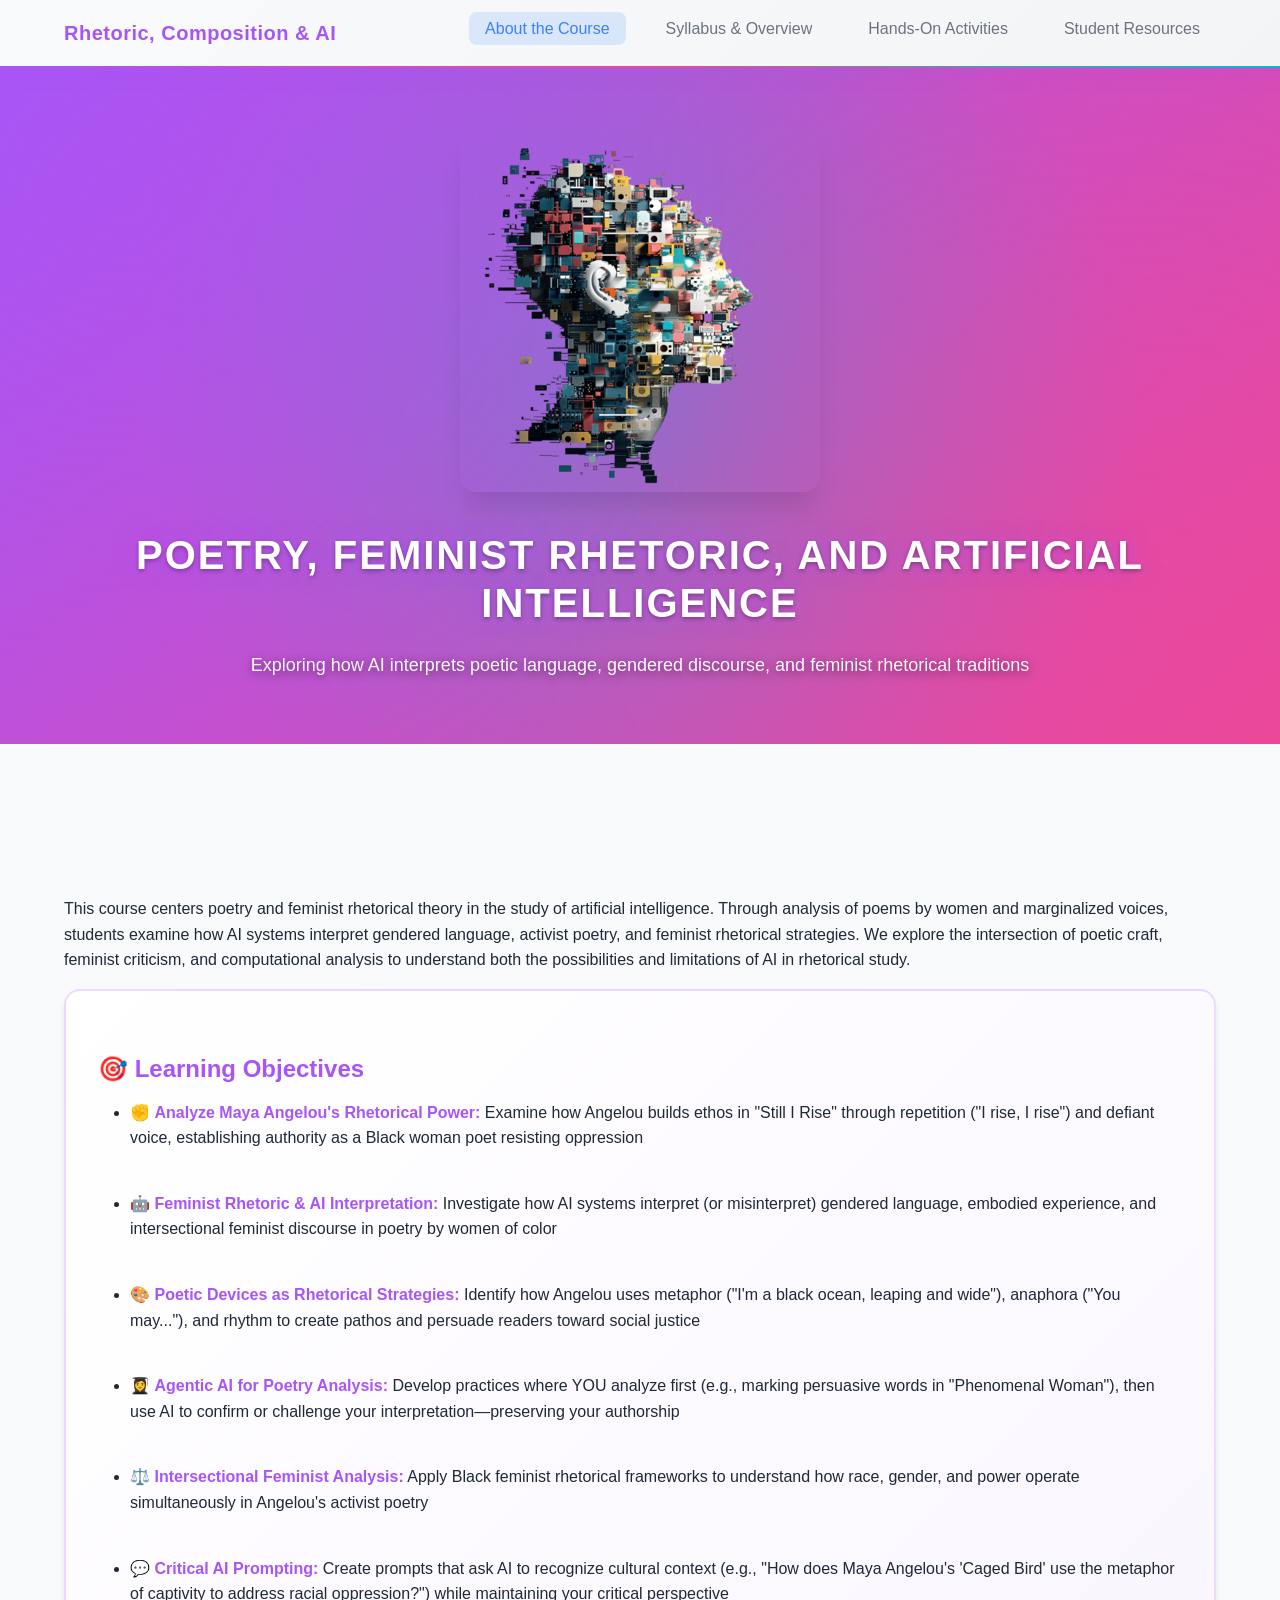
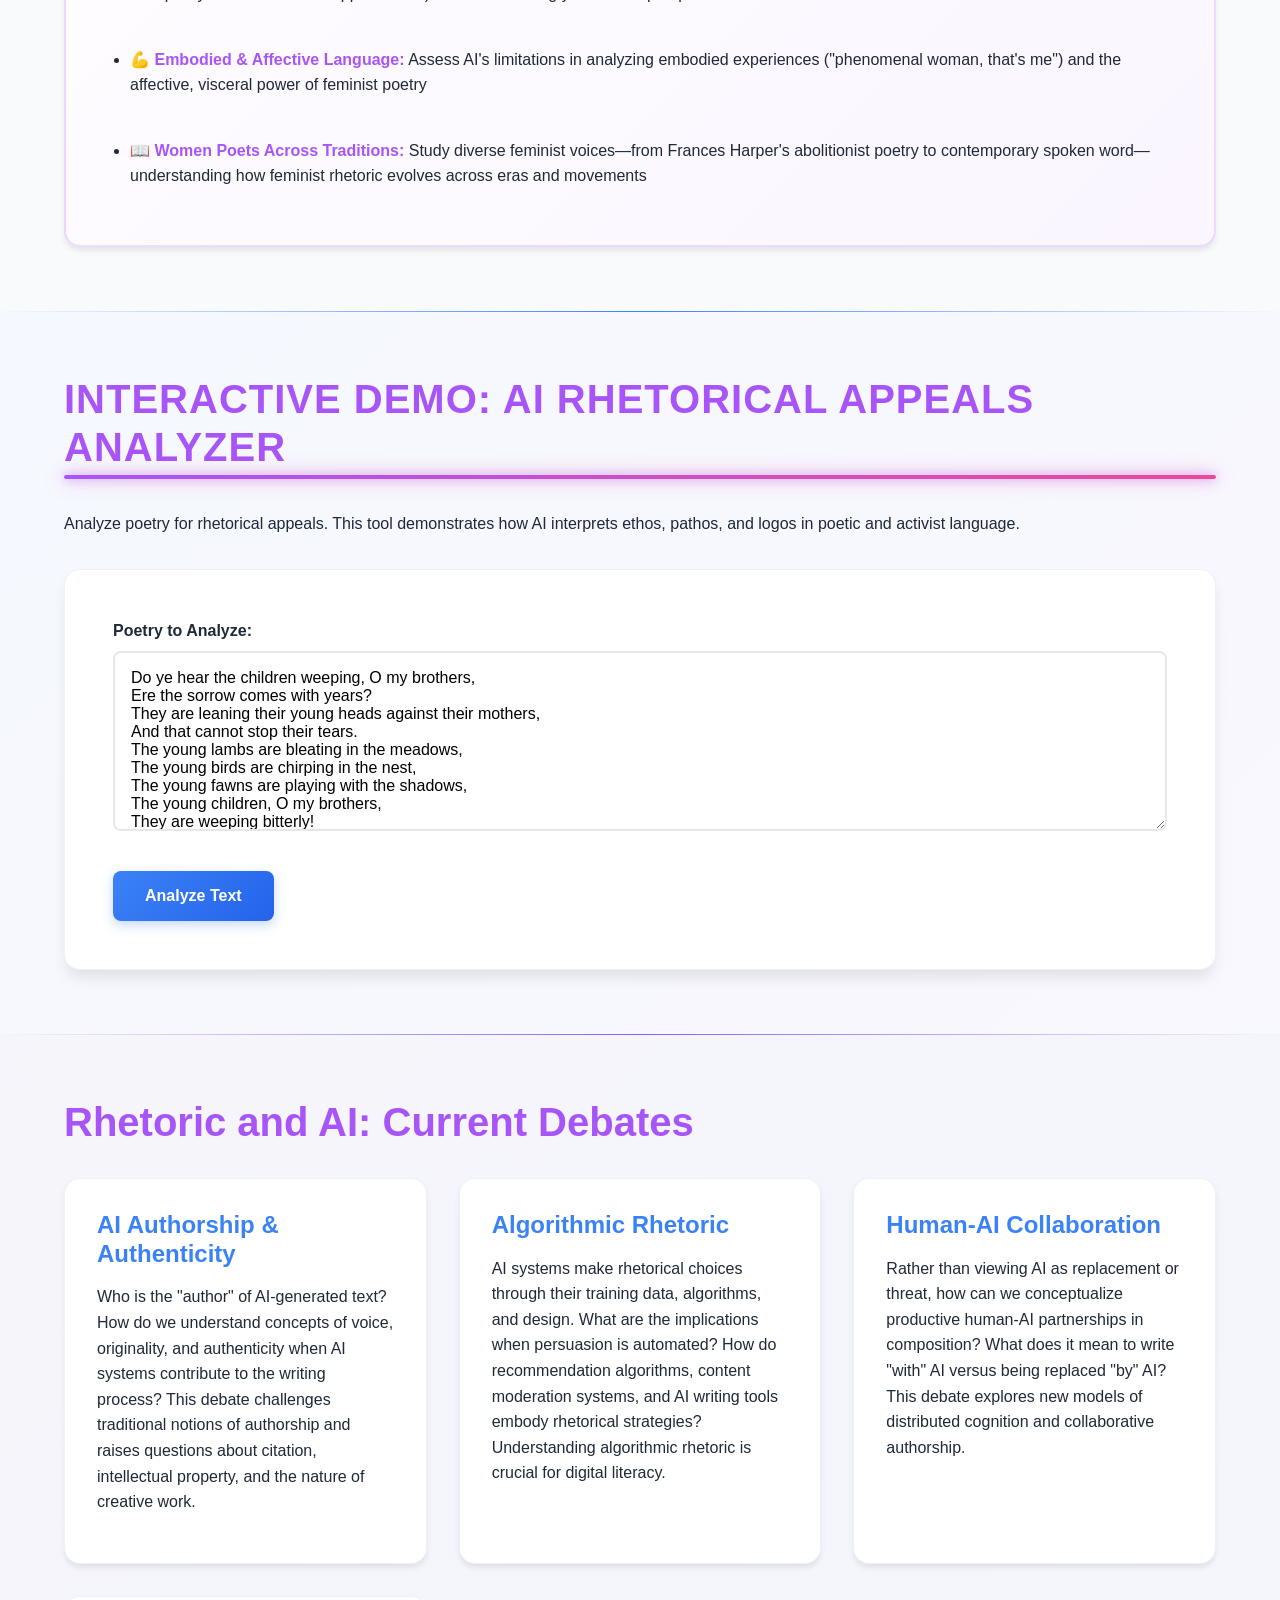
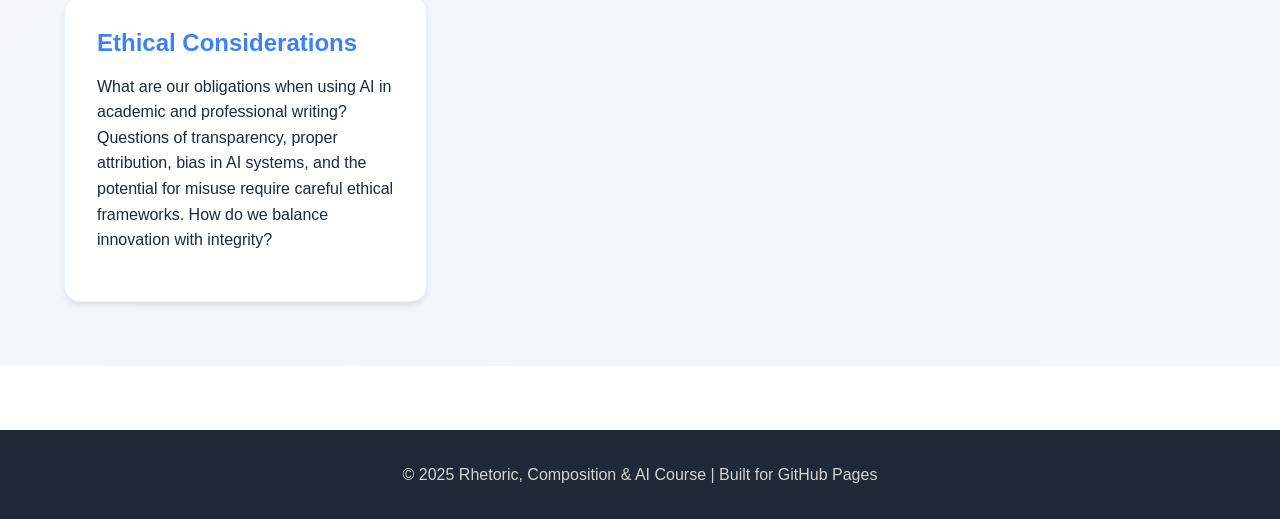
==== commit 5421eab2: "Remove Maya Angelou quote section and delete image - revert to previous state" ====
--- a/index.html
+++ b/index.html
@@ -56,36 +56,6 @@
                         <li>💪 <strong>Embodied & Affective Language:</strong> Assess AI's limitations in analyzing embodied experiences ("phenomenal woman, that's me") and the affective, visceral power of feminist poetry</li>
                         <li>📖 <strong>Women Poets Across Traditions:</strong> Study diverse feminist voices—from Frances Harper's abolitionist poetry to contemporary spoken word—understanding how feminist rhetoric evolves across eras and movements</li>
                     </ul>
-                </div>
-            </div>
-        </section>
-
-        <section class="content-section" style="background: linear-gradient(135deg, rgba(168, 85, 247, 0.05) 0%, rgba(236, 72, 153, 0.05) 100%);">
-            <div class="container">
-                <h2 class="section-title">Why Your Voice Matters: AI Is Still Learning</h2>
-
-                <div class="angelou-wisdom-section" style="display: flex; flex-wrap: wrap; align-items: center; gap: var(--spacing-2xl); margin-top: var(--spacing-xl);">
-                    <div class="angelou-quote-image" style="flex: 1; min-width: 300px; text-align: center;">
-                        <img src="assets/images/Angelou-quote.png" alt="Maya Angelou Quote" style="max-width: 100%; height: auto; border-radius: var(--radius-lg); box-shadow: 0 8px 30px rgba(0, 0, 0, 0.2);">
-                    </div>
-
-                    <div class="ai-limitations-text" style="flex: 1; min-width: 300px;">
-                        <div class="tech-card" style="border-left: 6px solid var(--neon-pink);">
-                            <h3>🤖 AI: A Tool Still Learning</h3>
-                            <p style="line-height: 1.8; margin-bottom: var(--spacing-md);">
-                                Like any student, <strong>AI is still learning</strong> and doesn't know everything. When it comes to Maya Angelou's powerful poetry and the lived experiences of Black women, AI has significant gaps:
-                            </p>
-                            <ul style="margin-left: var(--spacing-lg); line-height: 1.8;">
-                                <li>💭 <strong>Cultural context</strong> - AI may miss the historical weight of Jim Crow, Civil Rights, or intersectional oppression</li>
-                                <li>✊ <strong>Embodied experience</strong> - AI doesn't feel what it means to be "phenomenal" in a world that says otherwise</li>
-                                <li>🎭 <strong>Rhetorical nuance</strong> - AI might identify anaphora but miss <em>why</em> repetition empowers resistance</li>
-                                <li>📖 <strong>Human wisdom</strong> - AI analyzes words; humans understand souls</li>
-                            </ul>
-                            <p style="margin-top: var(--spacing-lg); padding: var(--spacing-md); background: rgba(168, 85, 247, 0.1); border-radius: var(--radius-md); font-weight: 600;">
-                                That's why in this course, <strong>YOU analyze first</strong>. Your interpretation, your cultural knowledge, your humanity—that comes before any AI tool. AI assists your thinking; it doesn't replace it.
-                            </p>
-                        </div>
-                    </div>
                 </div>
             </div>
         </section>
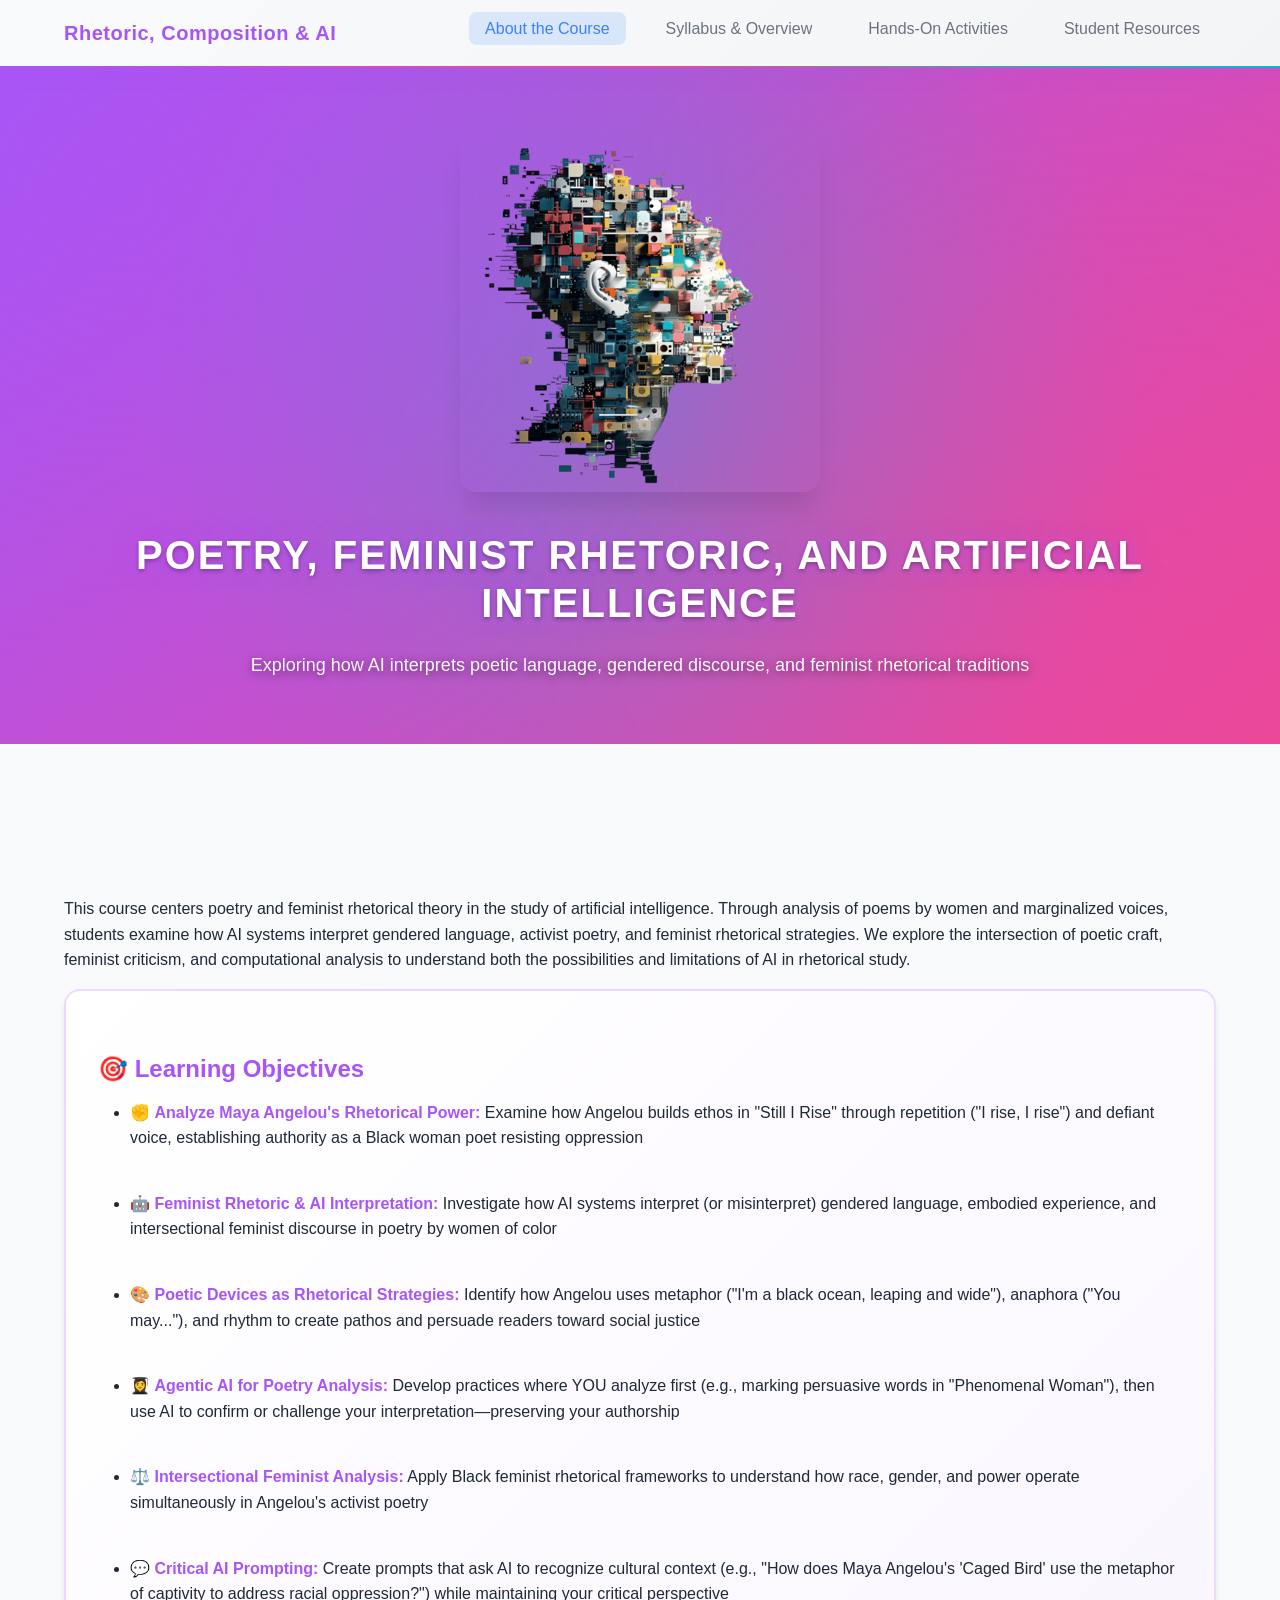
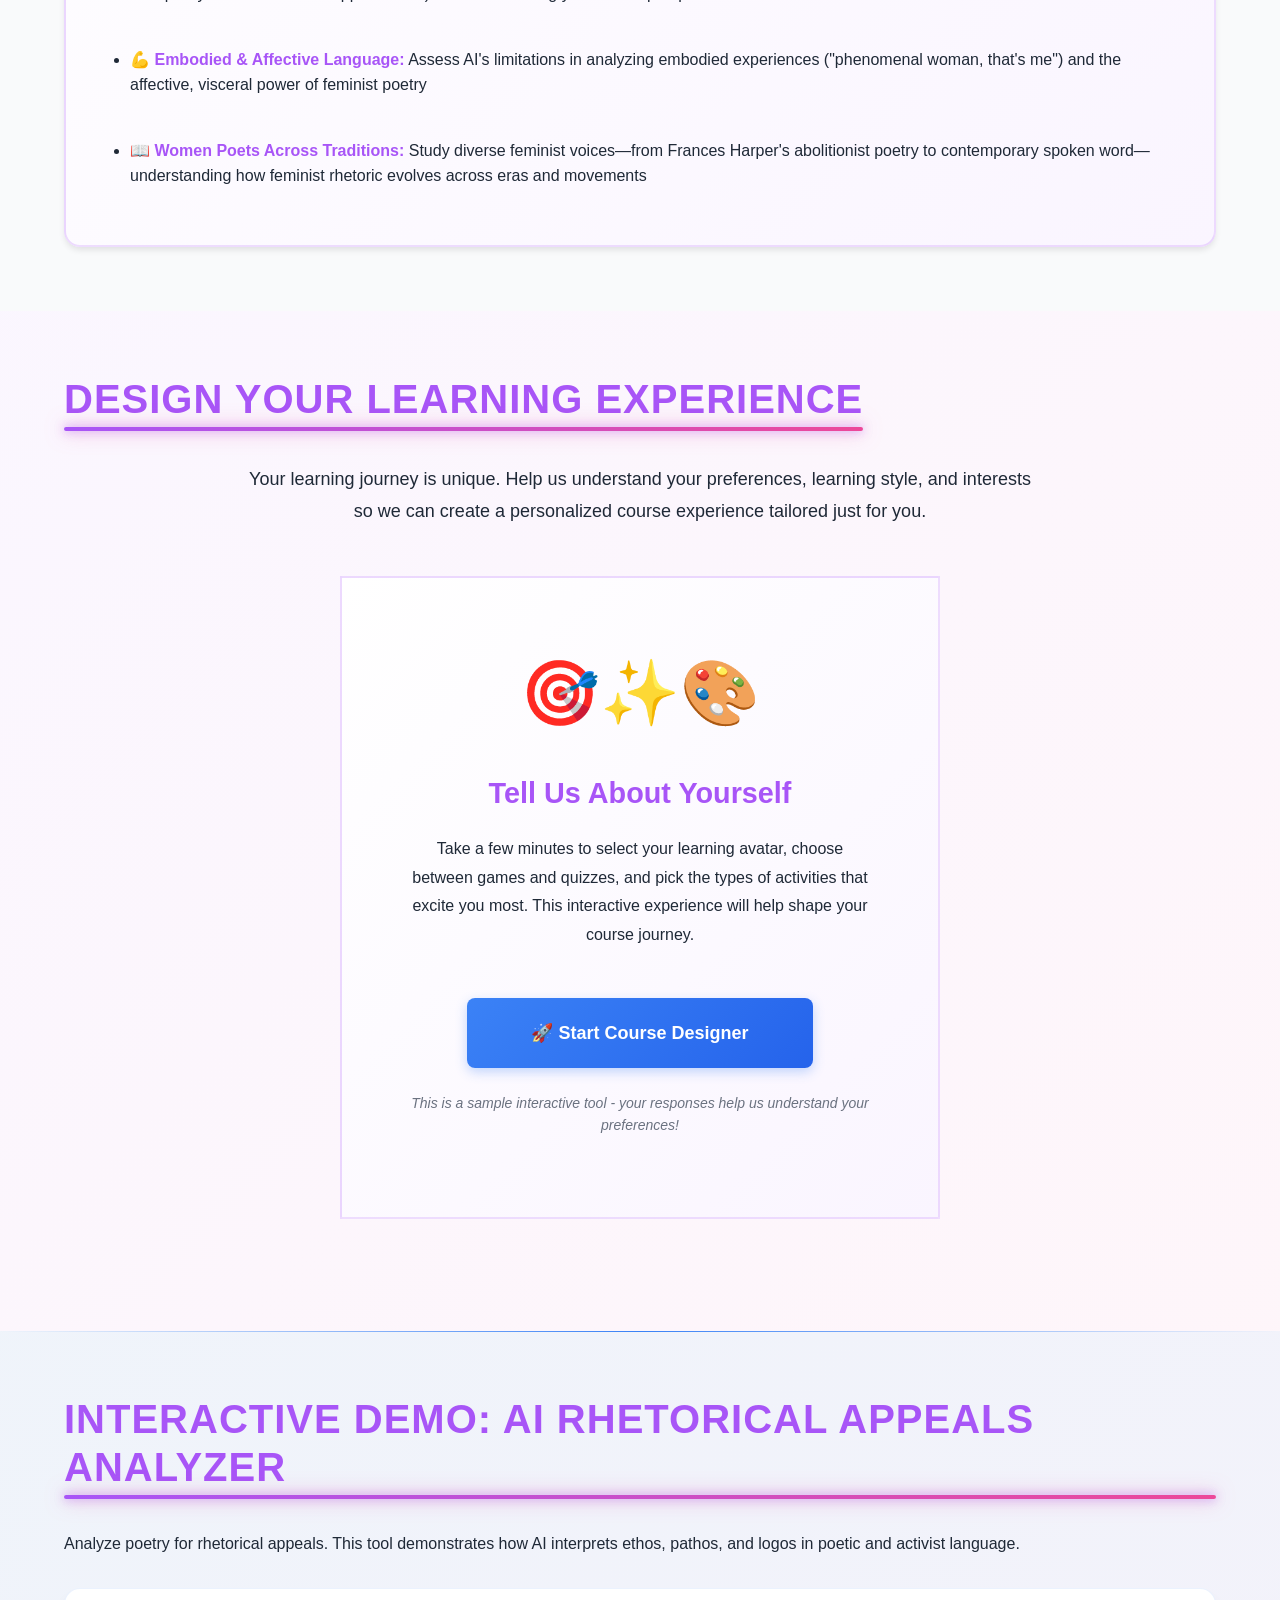
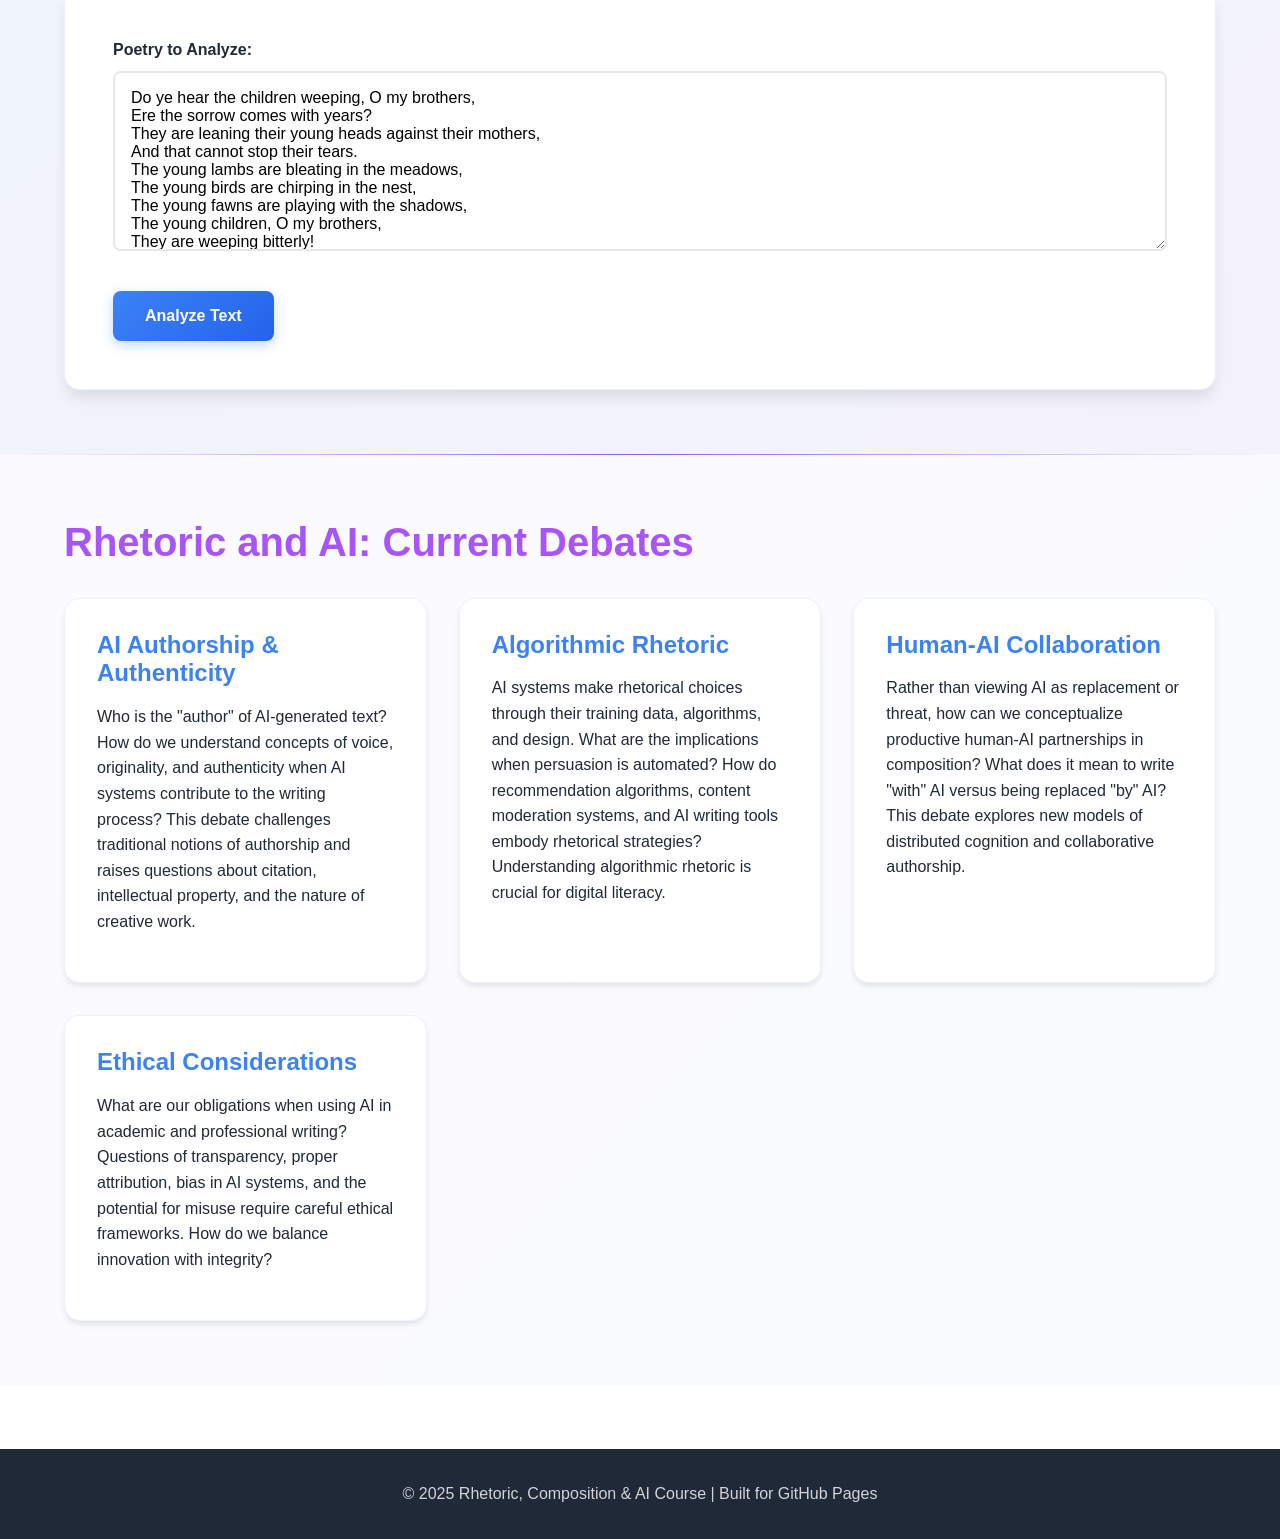
==== commit e0ac2bdc: "Add interactive Course Designer with Twine-style hypertext experience Created new "Design Your Learn" ====
--- a/index.html
+++ b/index.html
@@ -7,6 +7,7 @@
     <title>Rhetoric & AI | About the Course</title>
     <link rel="stylesheet" href="css/main.css">
     <link rel="stylesheet" href="css/animations.css">
+    <link rel="stylesheet" href="css/course-designer.css">
 </head>
 <body>
     <nav class="navbar">
@@ -56,6 +57,31 @@
                         <li>💪 <strong>Embodied & Affective Language:</strong> Assess AI's limitations in analyzing embodied experiences ("phenomenal woman, that's me") and the affective, visceral power of feminist poetry</li>
                         <li>📖 <strong>Women Poets Across Traditions:</strong> Study diverse feminist voices—from Frances Harper's abolitionist poetry to contemporary spoken word—understanding how feminist rhetoric evolves across eras and movements</li>
                     </ul>
+                </div>
+            </div>
+        </section>
+
+        <section class="content-section" style="background: linear-gradient(135deg, rgba(168, 85, 247, 0.05) 0%, rgba(236, 72, 153, 0.05) 100%);">
+            <div class="container">
+                <h2 class="section-title">Design Your Learning Experience</h2>
+                <p style="text-align: center; max-width: 800px; margin: 0 auto var(--spacing-lg); font-size: var(--font-size-lg); line-height: 1.8;">
+                    Your learning journey is unique. Help us understand your preferences, learning style, and interests so we can create a personalized course experience tailored just for you.
+                </p>
+
+                <div class="tech-card" style="max-width: 600px; margin: var(--spacing-xl) auto; text-align: center; padding: var(--spacing-2xl);">
+                    <div style="font-size: 4rem; margin-bottom: var(--spacing-lg);">🎯✨🎨</div>
+                    <h3 style="color: var(--neon-purple); margin-bottom: var(--spacing-md); font-size: 1.8rem;">
+                        Tell Us About Yourself
+                    </h3>
+                    <p style="line-height: 1.8; margin-bottom: var(--spacing-xl); color: var(--text-primary);">
+                        Take a few minutes to select your learning avatar, choose between games and quizzes, and pick the types of activities that excite you most. This interactive experience will help shape your course journey.
+                    </p>
+                    <button id="launch-course-designer" class="btn-primary" style="font-size: var(--font-size-lg); padding: var(--spacing-md) var(--spacing-2xl);">
+                        🚀 Start Course Designer
+                    </button>
+                    <p style="margin-top: var(--spacing-md); font-size: var(--font-size-sm); color: var(--text-secondary);">
+                        <em>This is a sample interactive tool - your responses help us understand your preferences!</em>
+                    </p>
                 </div>
             </div>
         </section>
@@ -159,6 +185,7 @@
     <script src="js/main.js"></script>
     <script src="js/navigation.js"></script>
     <script src="js/interactions.js"></script>
+    <script src="js/course-designer.js"></script>
     <script src="js/scroll-animations.js"></script>
 </body>
 </html>
--- a/css/course-designer.css
+++ b/css/course-designer.css
@@ -0,0 +1,506 @@
+/* ========================================
+   Course Designer - Student Preference Interface
+   ======================================== */
+
+/* Modal Overlay */
+.course-designer-overlay {
+    position: fixed;
+    top: 0;
+    left: 0;
+    width: 100%;
+    height: 100%;
+    background: linear-gradient(135deg, rgba(168, 85, 247, 0.95) 0%, rgba(236, 72, 153, 0.95) 50%, rgba(6, 182, 212, 0.95) 100%);
+    background-size: 200% 200%;
+    animation: gradientFlow 10s ease infinite;
+    z-index: 9999;
+    display: flex;
+    align-items: center;
+    justify-content: center;
+    padding: var(--spacing-md);
+    overflow-y: auto;
+}
+
+@keyframes gradientFlow {
+    0%, 100% { background-position: 0% 50%; }
+    50% { background-position: 100% 50%; }
+}
+
+/* Main Container */
+.course-designer-container {
+    max-width: 900px;
+    width: 100%;
+    background: white;
+    border-radius: var(--radius-lg);
+    padding: var(--spacing-2xl);
+    box-shadow: 0 20px 60px rgba(0, 0, 0, 0.5);
+    position: relative;
+    animation: slideIn 0.6s ease-out;
+}
+
+@keyframes slideIn {
+    from {
+        opacity: 0;
+        transform: translateY(30px) scale(0.95);
+    }
+    to {
+        opacity: 1;
+        transform: translateY(0) scale(1);
+    }
+}
+
+/* Close Button */
+.designer-close-btn {
+    position: absolute;
+    top: var(--spacing-md);
+    right: var(--spacing-md);
+    background: none;
+    border: none;
+    font-size: 2rem;
+    color: var(--neon-purple);
+    cursor: pointer;
+    width: 40px;
+    height: 40px;
+    display: flex;
+    align-items: center;
+    justify-content: center;
+    border-radius: 50%;
+    transition: all var(--transition-base);
+}
+
+.designer-close-btn:hover {
+    background: rgba(168, 85, 247, 0.1);
+    transform: rotate(90deg);
+}
+
+/* Progress Indicator */
+.designer-progress {
+    display: flex;
+    justify-content: center;
+    gap: var(--spacing-sm);
+    margin-bottom: var(--spacing-xl);
+}
+
+.progress-dot {
+    width: 12px;
+    height: 12px;
+    border-radius: 50%;
+    background: rgba(168, 85, 247, 0.2);
+    transition: all var(--transition-base);
+}
+
+.progress-dot.active {
+    background: var(--neon-purple);
+    transform: scale(1.3);
+    box-shadow: 0 0 15px var(--neon-purple);
+}
+
+.progress-dot.completed {
+    background: var(--neon-pink);
+}
+
+/* Screen Title */
+.designer-title {
+    text-align: center;
+    font-size: 2.5rem;
+    font-weight: 900;
+    color: var(--neon-purple);
+    margin-bottom: var(--spacing-sm);
+    animation: fadeInDown 0.8s ease-out;
+}
+
+@keyframes fadeInDown {
+    from {
+        opacity: 0;
+        transform: translateY(-20px);
+    }
+    to {
+        opacity: 1;
+        transform: translateY(0);
+    }
+}
+
+.designer-subtitle {
+    text-align: center;
+    font-size: var(--font-size-lg);
+    color: var(--text-secondary);
+    margin-bottom: var(--spacing-2xl);
+    animation: fadeInDown 1s ease-out;
+}
+
+/* Avatar Grid */
+.avatar-grid {
+    display: grid;
+    grid-template-columns: repeat(auto-fit, minmax(180px, 1fr));
+    gap: var(--spacing-lg);
+    margin-bottom: var(--spacing-xl);
+}
+
+.avatar-card {
+    background: linear-gradient(135deg, #f8f9fa 0%, #ffffff 100%);
+    border: 3px solid transparent;
+    border-radius: var(--radius-lg);
+    padding: var(--spacing-xl) var(--spacing-md);
+    text-align: center;
+    cursor: pointer;
+    transition: all var(--transition-base);
+    position: relative;
+    overflow: hidden;
+}
+
+.avatar-card::before {
+    content: '';
+    position: absolute;
+    top: -2px;
+    left: -2px;
+    right: -2px;
+    bottom: -2px;
+    background: linear-gradient(135deg, var(--neon-purple), var(--neon-pink), var(--neon-cyan));
+    border-radius: var(--radius-lg);
+    opacity: 0;
+    transition: opacity var(--transition-base);
+    z-index: -1;
+}
+
+.avatar-card:hover::before {
+    opacity: 1;
+}
+
+.avatar-card:hover {
+    transform: translateY(-8px);
+    box-shadow: 0 15px 40px rgba(168, 85, 247, 0.4);
+}
+
+.avatar-card.selected {
+    border-color: var(--neon-purple);
+    background: linear-gradient(135deg, rgba(168, 85, 247, 0.1) 0%, rgba(236, 72, 153, 0.1) 100%);
+    transform: scale(1.05);
+}
+
+.avatar-card.selected::before {
+    opacity: 1;
+}
+
+.avatar-icon {
+    font-size: 4rem;
+    margin-bottom: var(--spacing-md);
+    animation: float 3s ease-in-out infinite;
+}
+
+@keyframes float {
+    0%, 100% { transform: translateY(0); }
+    50% { transform: translateY(-10px); }
+}
+
+.avatar-card:nth-child(2) .avatar-icon {
+    animation-delay: 0.5s;
+}
+
+.avatar-card:nth-child(3) .avatar-icon {
+    animation-delay: 1s;
+}
+
+.avatar-card:nth-child(4) .avatar-icon {
+    animation-delay: 1.5s;
+}
+
+.avatar-name {
+    font-size: var(--font-size-lg);
+    font-weight: 700;
+    color: var(--neon-purple);
+    margin-bottom: var(--spacing-xs);
+}
+
+.avatar-description {
+    font-size: var(--font-size-sm);
+    color: var(--text-secondary);
+    line-height: 1.5;
+}
+
+/* Preference Cards (Games/Quizzes) */
+.preference-grid {
+    display: grid;
+    grid-template-columns: repeat(auto-fit, minmax(250px, 1fr));
+    gap: var(--spacing-xl);
+    margin-bottom: var(--spacing-xl);
+}
+
+.preference-card {
+    background: white;
+    border: 4px solid var(--neon-purple);
+    border-radius: var(--radius-lg);
+    padding: var(--spacing-2xl);
+    text-align: center;
+    cursor: pointer;
+    transition: all var(--transition-base);
+    position: relative;
+    overflow: hidden;
+}
+
+.preference-card::after {
+    content: '';
+    position: absolute;
+    top: 50%;
+    left: 50%;
+    width: 0;
+    height: 0;
+    border-radius: 50%;
+    background: radial-gradient(circle, rgba(168, 85, 247, 0.2) 0%, transparent 70%);
+    transform: translate(-50%, -50%);
+    transition: all 0.6s ease;
+}
+
+.preference-card:hover::after {
+    width: 500px;
+    height: 500px;
+}
+
+.preference-card:hover {
+    transform: scale(1.05);
+    box-shadow: 0 20px 50px rgba(168, 85, 247, 0.5);
+    border-color: var(--neon-pink);
+}
+
+.preference-card.selected {
+    background: linear-gradient(135deg, var(--neon-purple) 0%, var(--neon-pink) 100%);
+    color: white;
+    border-color: var(--neon-pink);
+}
+
+.preference-card.selected .preference-name {
+    color: white;
+}
+
+.preference-icon {
+    font-size: 5rem;
+    margin-bottom: var(--spacing-lg);
+    animation: pulse 2s ease-in-out infinite;
+}
+
+@keyframes pulse {
+    0%, 100% { transform: scale(1); }
+    50% { transform: scale(1.1); }
+}
+
+.preference-name {
+    font-size: 2rem;
+    font-weight: 800;
+    color: var(--neon-purple);
+    margin-bottom: var(--spacing-md);
+}
+
+.preference-description {
+    font-size: var(--font-size-base);
+    line-height: 1.6;
+}
+
+/* Type Selection (Specific Games/Quizzes) */
+.type-list {
+    display: flex;
+    flex-direction: column;
+    gap: var(--spacing-md);
+    margin-bottom: var(--spacing-xl);
+}
+
+.type-option {
+    background: #f8f9fa;
+    border: 3px solid transparent;
+    border-radius: var(--radius-md);
+    padding: var(--spacing-lg);
+    display: flex;
+    align-items: center;
+    gap: var(--spacing-md);
+    cursor: pointer;
+    transition: all var(--transition-base);
+}
+
+.type-option:hover {
+    background: white;
+    border-color: var(--neon-purple);
+    transform: translateX(10px);
+    box-shadow: 0 4px 20px rgba(168, 85, 247, 0.2);
+}
+
+.type-option.selected {
+    background: linear-gradient(135deg, rgba(168, 85, 247, 0.15) 0%, rgba(236, 72, 153, 0.15) 100%);
+    border-color: var(--neon-pink);
+}
+
+.type-checkbox {
+    width: 24px;
+    height: 24px;
+    border: 3px solid var(--neon-purple);
+    border-radius: 6px;
+    flex-shrink: 0;
+    position: relative;
+    transition: all var(--transition-base);
+}
+
+.type-option.selected .type-checkbox {
+    background: var(--neon-purple);
+}
+
+.type-option.selected .type-checkbox::after {
+    content: '✓';
+    position: absolute;
+    top: 50%;
+    left: 50%;
+    transform: translate(-50%, -50%);
+    color: white;
+    font-weight: 900;
+    font-size: 1.2rem;
+}
+
+.type-text {
+    flex: 1;
+}
+
+.type-title {
+    font-size: var(--font-size-lg);
+    font-weight: 700;
+    color: var(--text-primary);
+    margin-bottom: var(--spacing-xs);
+}
+
+.type-desc {
+    font-size: var(--font-size-sm);
+    color: var(--text-secondary);
+}
+
+/* Results Screen */
+.results-container {
+    text-align: center;
+}
+
+.results-avatar {
+    font-size: 8rem;
+    margin: var(--spacing-xl) 0;
+    animation: bounce 1s ease-out;
+}
+
+@keyframes bounce {
+    0%, 100% { transform: translateY(0); }
+    25% { transform: translateY(-30px); }
+    50% { transform: translateY(-15px); }
+    75% { transform: translateY(-7px); }
+}
+
+.results-summary {
+    background: linear-gradient(135deg, rgba(168, 85, 247, 0.1) 0%, rgba(236, 72, 153, 0.1) 100%);
+    border-radius: var(--radius-lg);
+    padding: var(--spacing-xl);
+    margin: var(--spacing-xl) 0;
+}
+
+.results-item {
+    display: flex;
+    justify-content: space-between;
+    align-items: center;
+    padding: var(--spacing-md) 0;
+    border-bottom: 1px solid rgba(168, 85, 247, 0.2);
+}
+
+.results-item:last-child {
+    border-bottom: none;
+}
+
+.results-label {
+    font-weight: 600;
+    color: var(--text-secondary);
+}
+
+.results-value {
+    font-weight: 800;
+    color: var(--neon-purple);
+    font-size: var(--font-size-lg);
+}
+
+/* Action Buttons */
+.designer-actions {
+    display: flex;
+    gap: var(--spacing-md);
+    justify-content: center;
+    margin-top: var(--spacing-2xl);
+}
+
+.designer-btn {
+    padding: var(--spacing-md) var(--spacing-xl);
+    border-radius: var(--radius-md);
+    font-size: var(--font-size-lg);
+    font-weight: 700;
+    cursor: pointer;
+    border: none;
+    transition: all var(--transition-base);
+    position: relative;
+    overflow: hidden;
+}
+
+.designer-btn::before {
+    content: '';
+    position: absolute;
+    top: 50%;
+    left: 50%;
+    width: 0;
+    height: 0;
+    border-radius: 50%;
+    background: rgba(255, 255, 255, 0.3);
+    transform: translate(-50%, -50%);
+    transition: all 0.6s ease;
+}
+
+.designer-btn:hover::before {
+    width: 300px;
+    height: 300px;
+}
+
+.btn-primary-designer {
+    background: linear-gradient(135deg, var(--neon-purple), var(--neon-pink));
+    color: white;
+}
+
+.btn-primary-designer:hover {
+    transform: translateY(-2px);
+    box-shadow: 0 10px 30px rgba(168, 85, 247, 0.5);
+}
+
+.btn-secondary-designer {
+    background: white;
+    border: 3px solid var(--neon-purple);
+    color: var(--neon-purple);
+}
+
+.btn-secondary-designer:hover {
+    background: rgba(168, 85, 247, 0.1);
+    transform: translateY(-2px);
+}
+
+/* Hidden State */
+.hidden {
+    display: none !important;
+}
+
+/* Responsive Design */
+@media (max-width: 768px) {
+    .course-designer-container {
+        padding: var(--spacing-lg);
+    }
+
+    .designer-title {
+        font-size: 2rem;
+    }
+
+    .avatar-grid {
+        grid-template-columns: repeat(2, 1fr);
+    }
+
+    .preference-grid {
+        grid-template-columns: 1fr;
+    }
+
+    .designer-actions {
+        flex-direction: column;
+    }
+
+    .designer-btn {
+        width: 100%;
+    }
+}
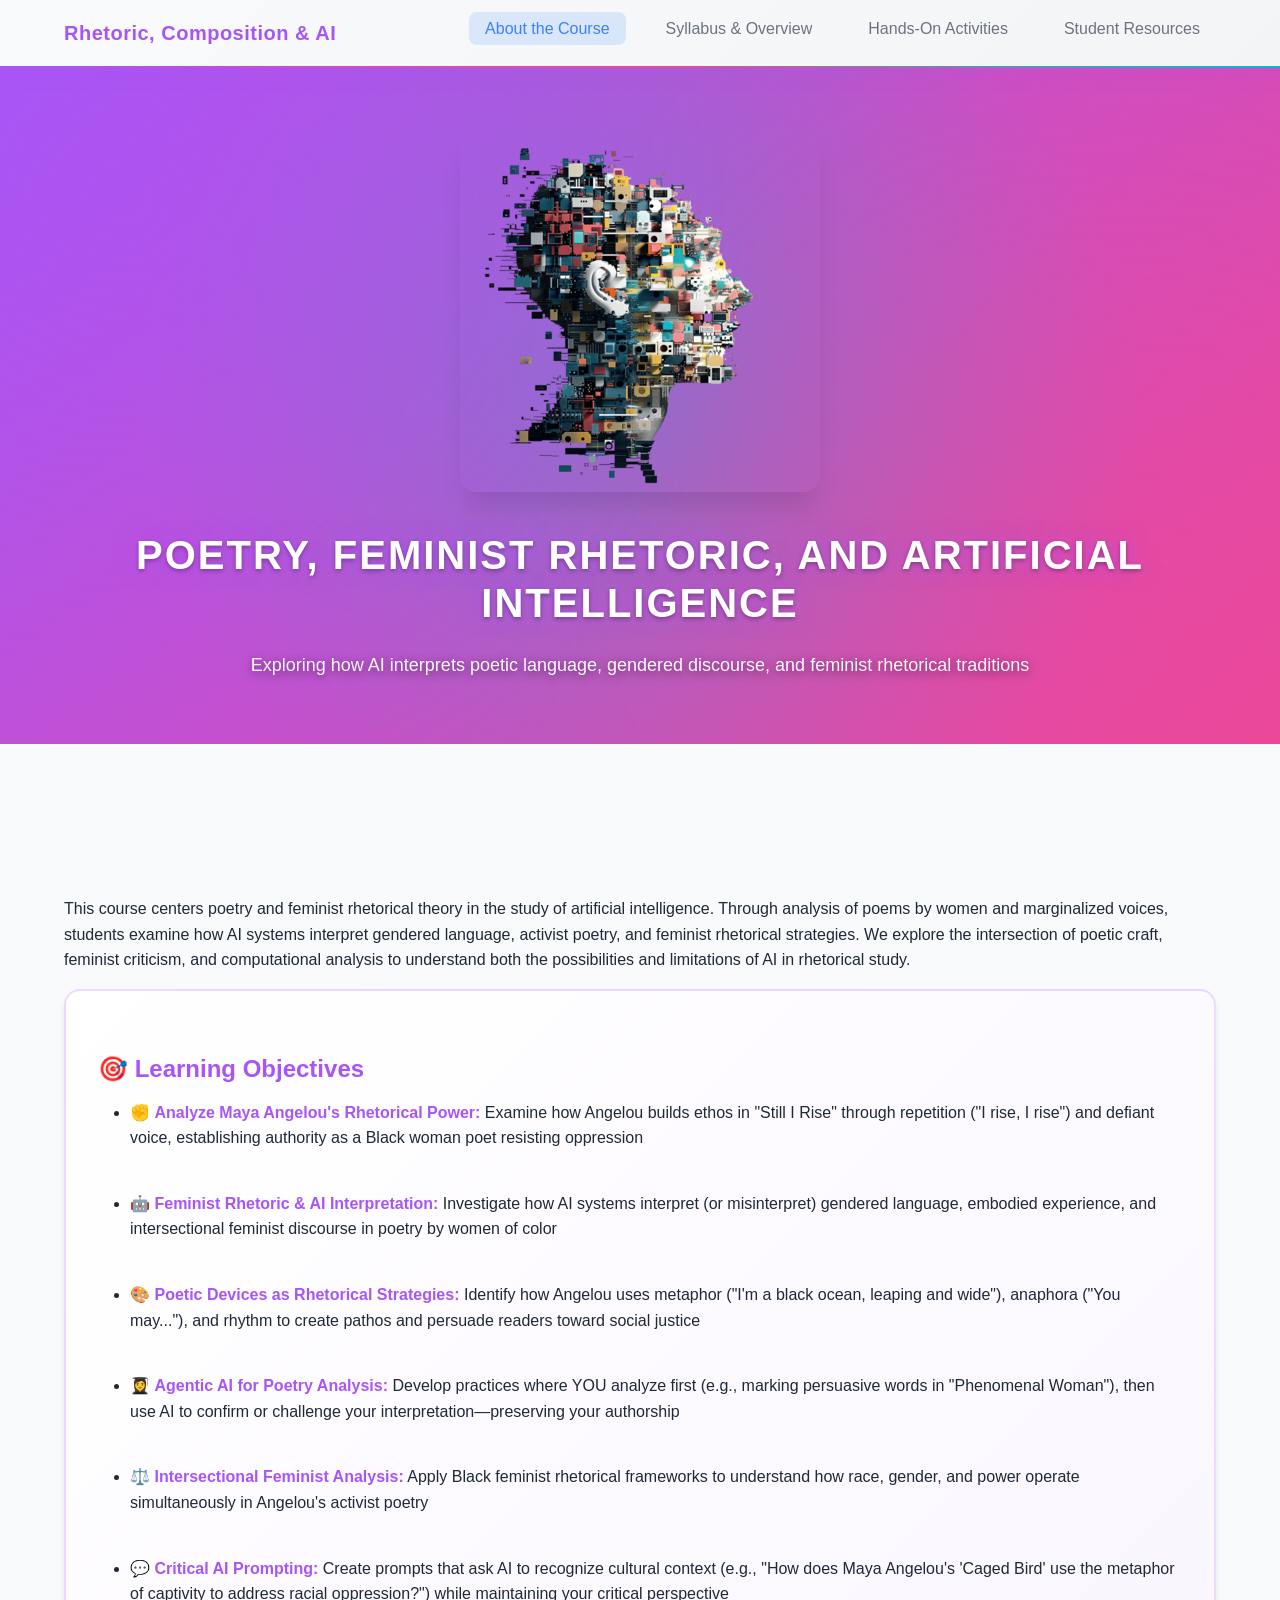
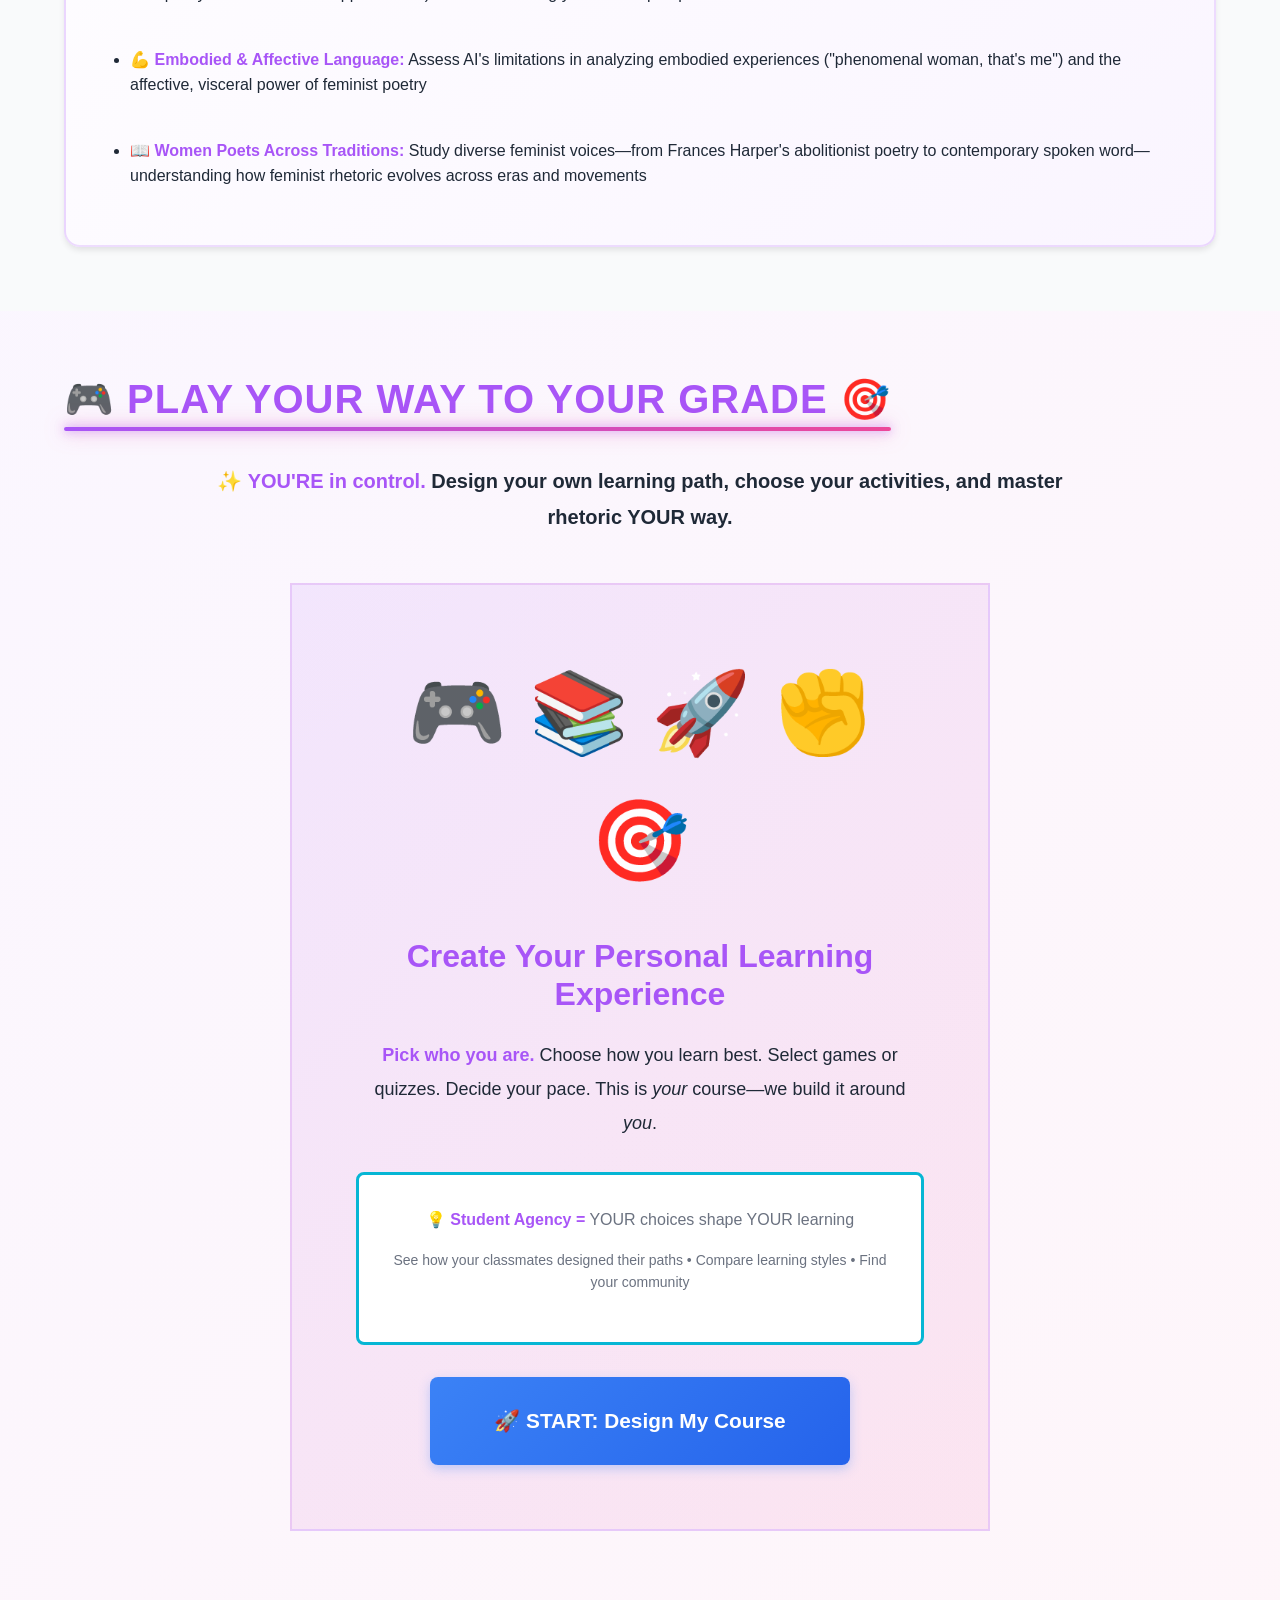
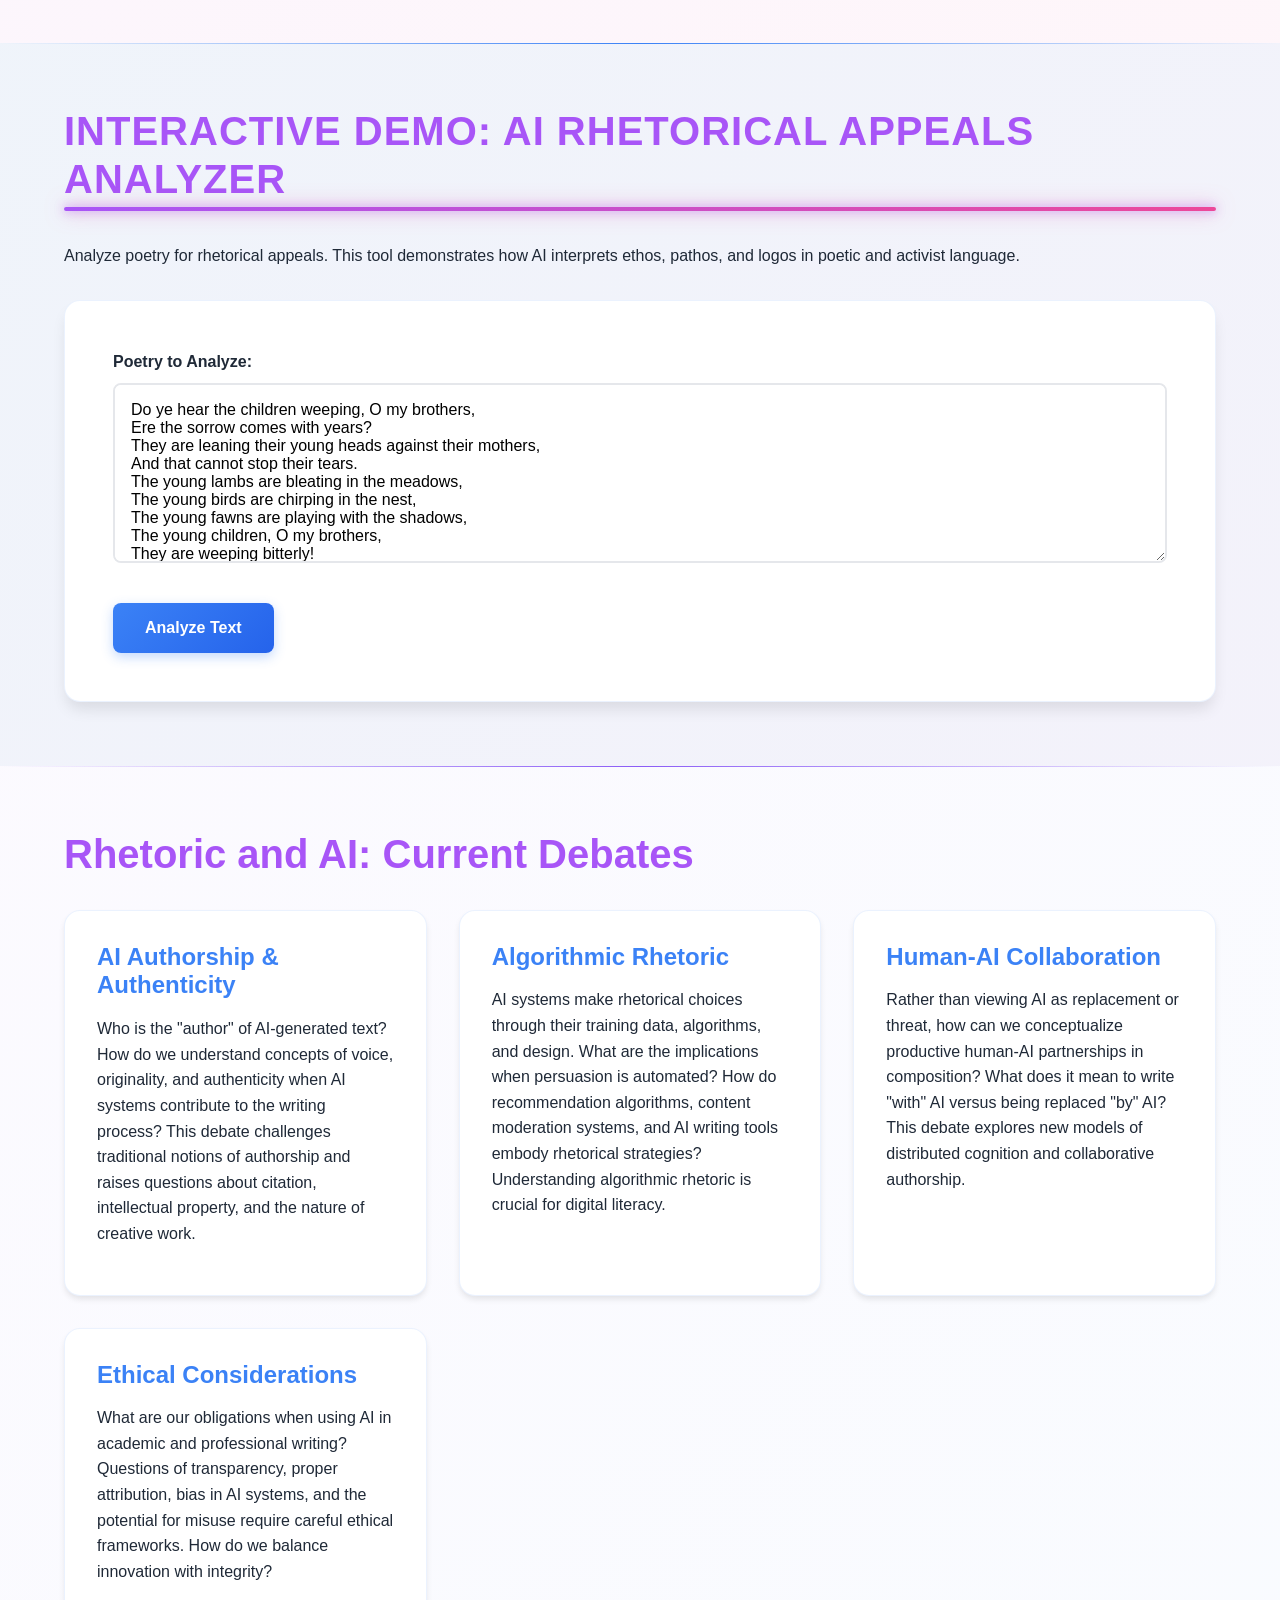
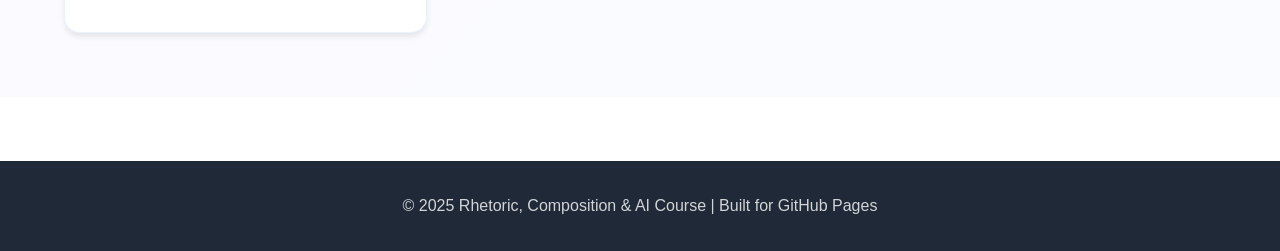
==== commit 94a7484c: "Add student agency messaging and replace career avatars with diverse people - Replace 70 career-base" ====
--- a/index.html
+++ b/index.html
@@ -63,25 +63,31 @@
 
         <section class="content-section" style="background: linear-gradient(135deg, rgba(168, 85, 247, 0.05) 0%, rgba(236, 72, 153, 0.05) 100%);">
             <div class="container">
-                <h2 class="section-title">Design Your Learning Experience</h2>
-                <p style="text-align: center; max-width: 800px; margin: 0 auto var(--spacing-lg); font-size: var(--font-size-lg); line-height: 1.8;">
-                    Your learning journey is unique. Help us understand your preferences, learning style, and interests so we can create a personalized course experience tailored just for you.
+                <h2 class="section-title">🎮 Play Your Way to Your Grade 🎯</h2>
+                <p style="text-align: center; max-width: 900px; margin: 0 auto var(--spacing-lg); font-size: var(--font-size-xl); line-height: 1.8; font-weight: 600;">
+                    <span style="color: var(--neon-purple);">✨ YOU'RE in control.</span> Design your own learning path, choose your activities, and master rhetoric YOUR way.
                 </p>
 
-                <div class="tech-card" style="max-width: 600px; margin: var(--spacing-xl) auto; text-align: center; padding: var(--spacing-2xl);">
-                    <div style="font-size: 4rem; margin-bottom: var(--spacing-lg);">🎯✨🎨</div>
-                    <h3 style="color: var(--neon-purple); margin-bottom: var(--spacing-md); font-size: 1.8rem;">
-                        Tell Us About Yourself
+                <div class="tech-card" style="max-width: 700px; margin: var(--spacing-xl) auto; text-align: center; padding: var(--spacing-2xl); background: linear-gradient(135deg, rgba(168, 85, 247, 0.1), rgba(236, 72, 153, 0.1));">
+                    <div style="font-size: 5rem; margin-bottom: var(--spacing-lg);">🎮 📚 🚀 ✊ 🎯</div>
+                    <h3 style="color: var(--neon-purple); margin-bottom: var(--spacing-md); font-size: 2rem; font-weight: 900;">
+                        Create Your Personal Learning Experience
                     </h3>
-                    <p style="line-height: 1.8; margin-bottom: var(--spacing-xl); color: var(--text-primary);">
-                        Take a few minutes to select your learning avatar, choose between games and quizzes, and pick the types of activities that excite you most. This interactive experience will help shape your course journey.
+                    <p style="line-height: 1.9; margin-bottom: var(--spacing-lg); color: var(--text-primary); font-size: var(--font-size-lg);">
+                        <strong>Pick who you are.</strong> Choose how you learn best. Select games or quizzes.
+                        Decide your pace. This is <em>your</em> course—we build it around <em>you</em>.
                     </p>
-                    <button id="launch-course-designer" class="btn-primary" style="font-size: var(--font-size-lg); padding: var(--spacing-md) var(--spacing-2xl);">
-                        🚀 Start Course Designer
+                    <div style="background: white; padding: var(--spacing-lg); border-radius: var(--radius-md); margin-bottom: var(--spacing-lg); border: 3px solid var(--neon-cyan);">
+                        <p style="font-size: var(--font-size-base); color: var(--text-secondary); margin-bottom: var(--spacing-sm);">
+                            <strong>💡 Student Agency =</strong> YOUR choices shape YOUR learning
+                        </p>
+                        <p style="font-size: var(--font-size-sm); color: var(--text-secondary);">
+                            See how your classmates designed their paths • Compare learning styles • Find your community
+                        </p>
+                    </div>
+                    <button id="launch-course-designer" class="btn-primary" style="font-size: 1.3rem; padding: var(--spacing-lg) var(--spacing-2xl); font-weight: 800;">
+                        🚀 START: Design My Course
                     </button>
-                    <p style="margin-top: var(--spacing-md); font-size: var(--font-size-sm); color: var(--text-secondary);">
-                        <em>This is a sample interactive tool - your responses help us understand your preferences!</em>
-                    </p>
                 </div>
             </div>
         </section>
--- a/css/course-designer.css
+++ b/css/course-designer.css
@@ -504,3 +504,389 @@
         width: 100%;
     }
 }
+
+/* ========================================
+   Enhanced Avatar Styles
+   ======================================== */
+
+.avatar-visual {
+    font-size: 5rem;
+    margin-bottom: var(--spacing-md);
+    animation: float 3s ease-in-out infinite;
+}
+
+.avatar-style {
+    font-size: var(--font-size-base);
+    font-weight: 600;
+    color: var(--neon-pink);
+    margin-bottom: var(--spacing-xs);
+}
+
+/* ========================================
+   Text Input Styles
+   ======================================== */
+
+.input-container {
+    max-width: 700px;
+    margin: 0 auto var(--spacing-xl);
+}
+
+.input-label {
+    display: block;
+    font-size: var(--font-size-lg);
+    font-weight: 700;
+    color: var(--neon-purple);
+    margin-bottom: var(--spacing-md);
+}
+
+.designer-textarea {
+    width: 100%;
+    padding: var(--spacing-lg);
+    border: 3px solid var(--neon-purple);
+    border-radius: var(--radius-md);
+    font-size: var(--font-size-base);
+    font-family: inherit;
+    line-height: 1.6;
+    resize: vertical;
+    transition: all var(--transition-base);
+}
+
+.designer-textarea:focus {
+    outline: none;
+    border-color: var(--neon-pink);
+    box-shadow: 0 0 20px rgba(168, 85, 247, 0.3);
+    transform: scale(1.02);
+}
+
+.input-hint {
+    margin-top: var(--spacing-sm);
+    font-size: var(--font-size-sm);
+    color: var(--text-secondary);
+    font-style: italic;
+    text-align: center;
+}
+
+/* ========================================
+   Choice Grid (Rhetoric Focus)
+   ======================================== */
+
+.choice-grid {
+    display: grid;
+    grid-template-columns: repeat(auto-fit, minmax(280px, 1fr));
+    gap: var(--spacing-lg);
+    margin-bottom: var(--spacing-xl);
+}
+
+.choice-card {
+    background: white;
+    border: 4px solid var(--neon-purple);
+    border-radius: var(--radius-lg);
+    padding: var(--spacing-xl);
+    text-align: center;
+    cursor: pointer;
+    transition: all var(--transition-base);
+    position: relative;
+}
+
+.choice-card:hover {
+    transform: translateY(-5px);
+    box-shadow: 0 15px 40px rgba(168, 85, 247, 0.4);
+    border-color: var(--neon-pink);
+}
+
+.choice-card.selected {
+    background: linear-gradient(135deg, rgba(168, 85, 247, 0.15), rgba(236, 72, 153, 0.15));
+    border-color: var(--neon-pink);
+    box-shadow: 0 8px 30px rgba(236, 72, 153, 0.5);
+}
+
+.choice-icon {
+    font-size: 4rem;
+    margin-bottom: var(--spacing-md);
+}
+
+.choice-title {
+    font-size: var(--font-size-xl);
+    font-weight: 800;
+    color: var(--neon-purple);
+    margin-bottom: var(--spacing-md);
+}
+
+.choice-desc {
+    font-size: var(--font-size-base);
+    line-height: 1.6;
+    color: var(--text-primary);
+}
+
+/* ========================================
+   Pace Grid
+   ======================================== */
+
+.pace-grid {
+    display: grid;
+    grid-template-columns: repeat(auto-fit, minmax(250px, 1fr));
+    gap: var(--spacing-xl);
+    margin-bottom: var(--spacing-xl);
+}
+
+.pace-card {
+    background: linear-gradient(135deg, #f8f9fa 0%, #ffffff 100%);
+    border: 4px solid var(--neon-cyan);
+    border-radius: var(--radius-lg);
+    padding: var(--spacing-2xl) var(--spacing-lg);
+    text-align: center;
+    cursor: pointer;
+    transition: all var(--transition-base);
+}
+
+.pace-card:hover {
+    transform: scale(1.05);
+    box-shadow: 0 15px 40px rgba(6, 182, 212, 0.4);
+}
+
+.pace-card.selected {
+    background: linear-gradient(135deg, rgba(6, 182, 212, 0.15), rgba(16, 185, 129, 0.15));
+    border-color: var(--neon-green);
+    box-shadow: 0 10px 35px rgba(16, 185, 129, 0.5);
+}
+
+.pace-icon {
+    font-size: 4rem;
+    margin-bottom: var(--spacing-md);
+}
+
+.pace-title {
+    font-size: var(--font-size-xl);
+    font-weight: 800;
+    color: var(--neon-cyan);
+    margin-bottom: var(--spacing-md);
+}
+
+.pace-desc {
+    font-size: var(--font-size-base);
+    line-height: 1.6;
+    color: var(--text-primary);
+}
+
+/* ========================================
+   Era Grid
+   ======================================== */
+
+.era-grid {
+    display: grid;
+    grid-template-columns: repeat(auto-fit, minmax(240px, 1fr));
+    gap: var(--spacing-lg);
+    margin-bottom: var(--spacing-xl);
+}
+
+.era-card {
+    background: white;
+    border: 4px solid var(--neon-pink);
+    border-radius: var(--radius-lg);
+    padding: var(--spacing-xl);
+    text-align: center;
+    cursor: pointer;
+    transition: all var(--transition-base);
+}
+
+.era-card:hover {
+    transform: translateY(-5px);
+    box-shadow: 0 15px 40px rgba(236, 72, 153, 0.4);
+}
+
+.era-card.selected {
+    background: linear-gradient(135deg, rgba(236, 72, 153, 0.15), rgba(168, 85, 247, 0.15));
+    box-shadow: 0 10px 35px rgba(236, 72, 153, 0.5);
+}
+
+.era-icon {
+    font-size: 3.5rem;
+    margin-bottom: var(--spacing-md);
+}
+
+.era-title {
+    font-size: var(--font-size-xl);
+    font-weight: 800;
+    color: var(--neon-pink);
+    margin-bottom: var(--spacing-xs);
+}
+
+.era-period {
+    font-size: var(--font-size-sm);
+    font-weight: 600;
+    color: var(--neon-purple);
+    margin-bottom: var(--spacing-md);
+    text-transform: uppercase;
+    letter-spacing: 1px;
+}
+
+.era-desc {
+    font-size: var(--font-size-sm);
+    line-height: 1.6;
+    color: var(--text-secondary);
+}
+
+/* ========================================
+   Type Option Icon
+   ======================================== */
+
+.type-icon {
+    font-size: 2rem;
+    margin-right: var(--spacing-sm);
+}
+
+/* ========================================
+   Enhanced Results Display
+   ======================================== */
+
+.results-avatar-large {
+    font-size: 10rem;
+    text-align: center;
+    margin: var(--spacing-xl) 0;
+    animation: bounce 1s ease-out, pulse 3s ease-in-out infinite 1s;
+}
+
+/* ========================================
+   Responsive Adjustments
+   ======================================== */
+
+@media (max-width: 768px) {
+    .choice-grid {
+        grid-template-columns: 1fr;
+    }
+
+    .pace-grid {
+        grid-template-columns: 1fr;
+    }
+
+    .era-grid {
+        grid-template-columns: repeat(2, 1fr);
+    }
+
+    .avatar-visual {
+        font-size: 4rem;
+    }
+
+    .results-avatar-large {
+        font-size: 7rem;
+    }
+
+    .designer-textarea {
+        font-size: var(--font-size-sm);
+    }
+}
+
+@media (max-width: 480px) {
+    .era-grid {
+        grid-template-columns: 1fr;
+    }
+
+    .avatar-grid {
+        grid-template-columns: 1fr;
+    }
+}
+
+/* Poll Statistics Styles */
+.poll-stats-grid {
+    display: grid;
+    grid-template-columns: repeat(auto-fit, minmax(200px, 1fr));
+    gap: var(--spacing-lg);
+}
+
+.poll-stat-card {
+    background: white;
+    padding: var(--spacing-lg);
+    border-radius: var(--radius-md);
+    border: 2px solid var(--neon-cyan);
+    text-align: center;
+    transition: transform var(--transition-base);
+}
+
+.poll-stat-card:hover {
+    transform: translateY(-4px);
+    box-shadow: 0 6px 20px rgba(34, 211, 238, 0.3);
+}
+
+.poll-stat-label {
+    font-size: var(--font-size-sm);
+    color: var(--text-secondary);
+    margin-bottom: var(--spacing-sm);
+    font-weight: 600;
+    text-transform: uppercase;
+    letter-spacing: 0.5px;
+}
+
+.poll-stat-value {
+    font-size: var(--font-size-lg);
+    color: var(--neon-purple);
+    font-weight: 700;
+    margin-bottom: var(--spacing-sm);
+}
+
+.poll-stat-percent {
+    font-size: 2rem;
+    color: var(--neon-cyan);
+    font-weight: 900;
+}
+
+@media (max-width: 768px) {
+    .poll-stats-grid {
+        grid-template-columns: repeat(auto-fit, minmax(150px, 1fr));
+        gap: var(--spacing-md);
+    }
+
+    .poll-stat-percent {
+        font-size: 1.5rem;
+    }
+}
+
+/* Appearance Grid - No Labels */
+.appearance-grid {
+    display: grid;
+    grid-template-columns: repeat(auto-fill, minmax(75px, 1fr));
+    gap: var(--spacing-md);
+    max-width: 1100px;
+    margin: 0 auto var(--spacing-2xl);
+    padding: var(--spacing-lg);
+}
+
+.appearance-card {
+    background: white;
+    border: 3px solid var(--neon-purple);
+    border-radius: var(--radius-md);
+    padding: var(--spacing-md);
+    cursor: pointer;
+    transition: all var(--transition-base);
+    aspect-ratio: 1;
+    display: flex;
+    align-items: center;
+    justify-content: center;
+}
+
+.appearance-card:hover {
+    transform: translateY(-4px) scale(1.05);
+    box-shadow: 0 8px 25px rgba(168, 85, 247, 0.4);
+    border-color: var(--neon-pink);
+}
+
+.appearance-card.selected {
+    background: linear-gradient(135deg, rgba(168, 85, 247, 0.2), rgba(236, 72, 153, 0.2));
+    border-color: var(--neon-pink);
+    border-width: 4px;
+    box-shadow: 0 0 30px rgba(236, 72, 153, 0.6);
+}
+
+.appearance-card .avatar-visual {
+    font-size: 2.5rem;
+}
+
+@media (max-width: 768px) {
+    .appearance-grid {
+        grid-template-columns: repeat(auto-fill, minmax(60px, 1fr));
+        gap: var(--spacing-sm);
+    }
+
+    .appearance-card .avatar-visual {
+        font-size: 2rem;
+    }
+}
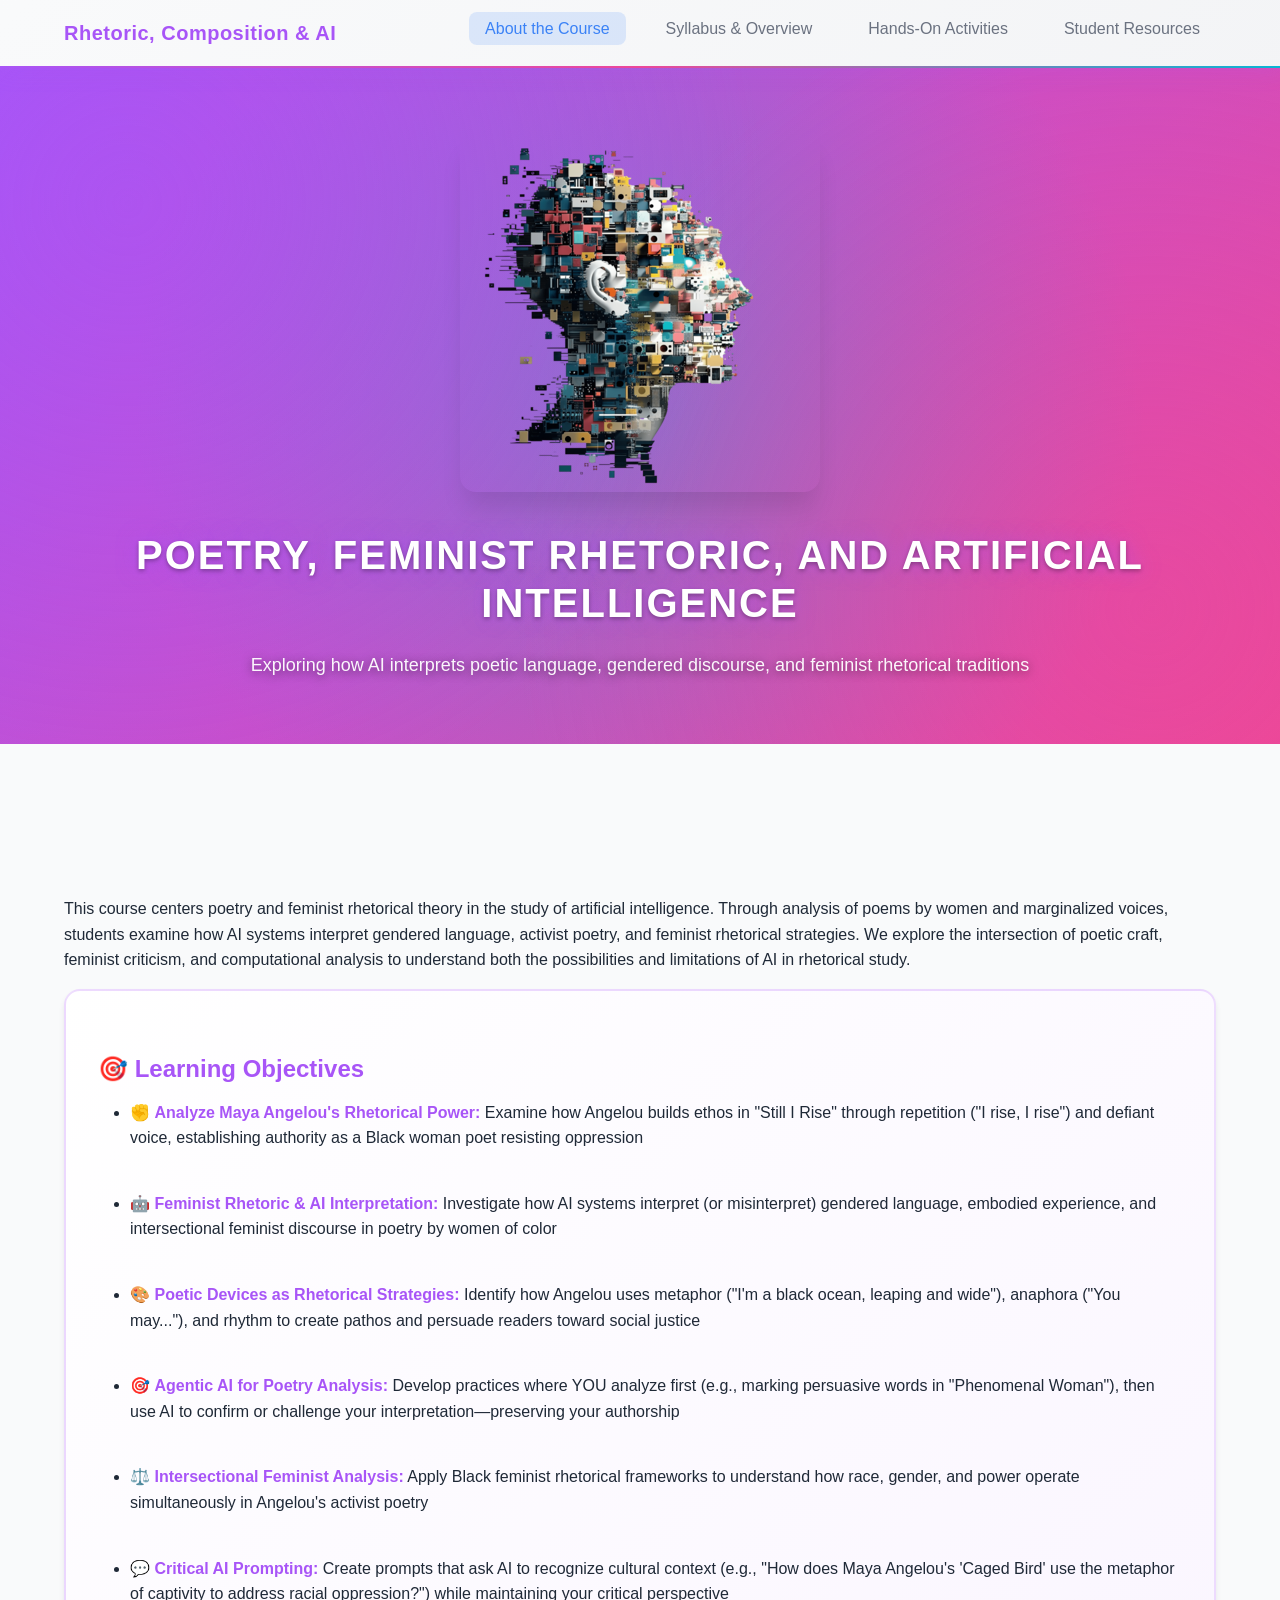
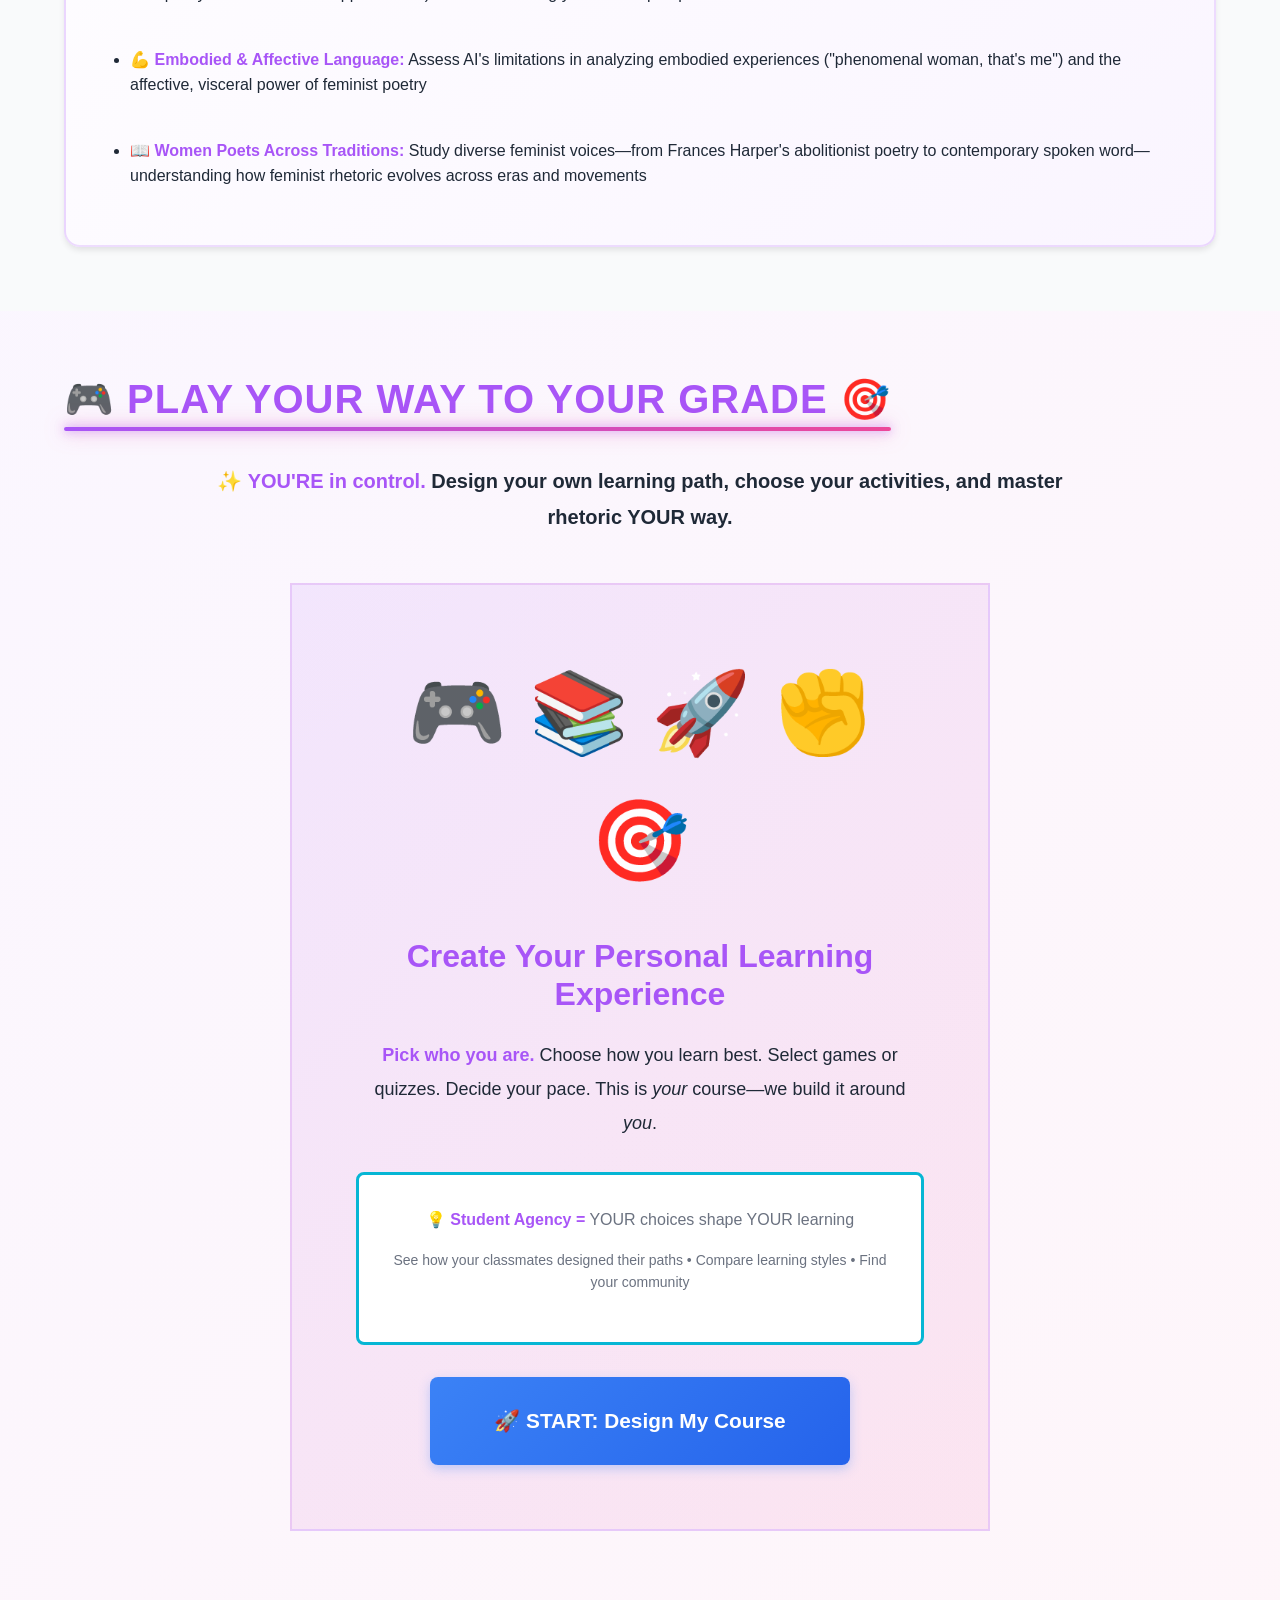
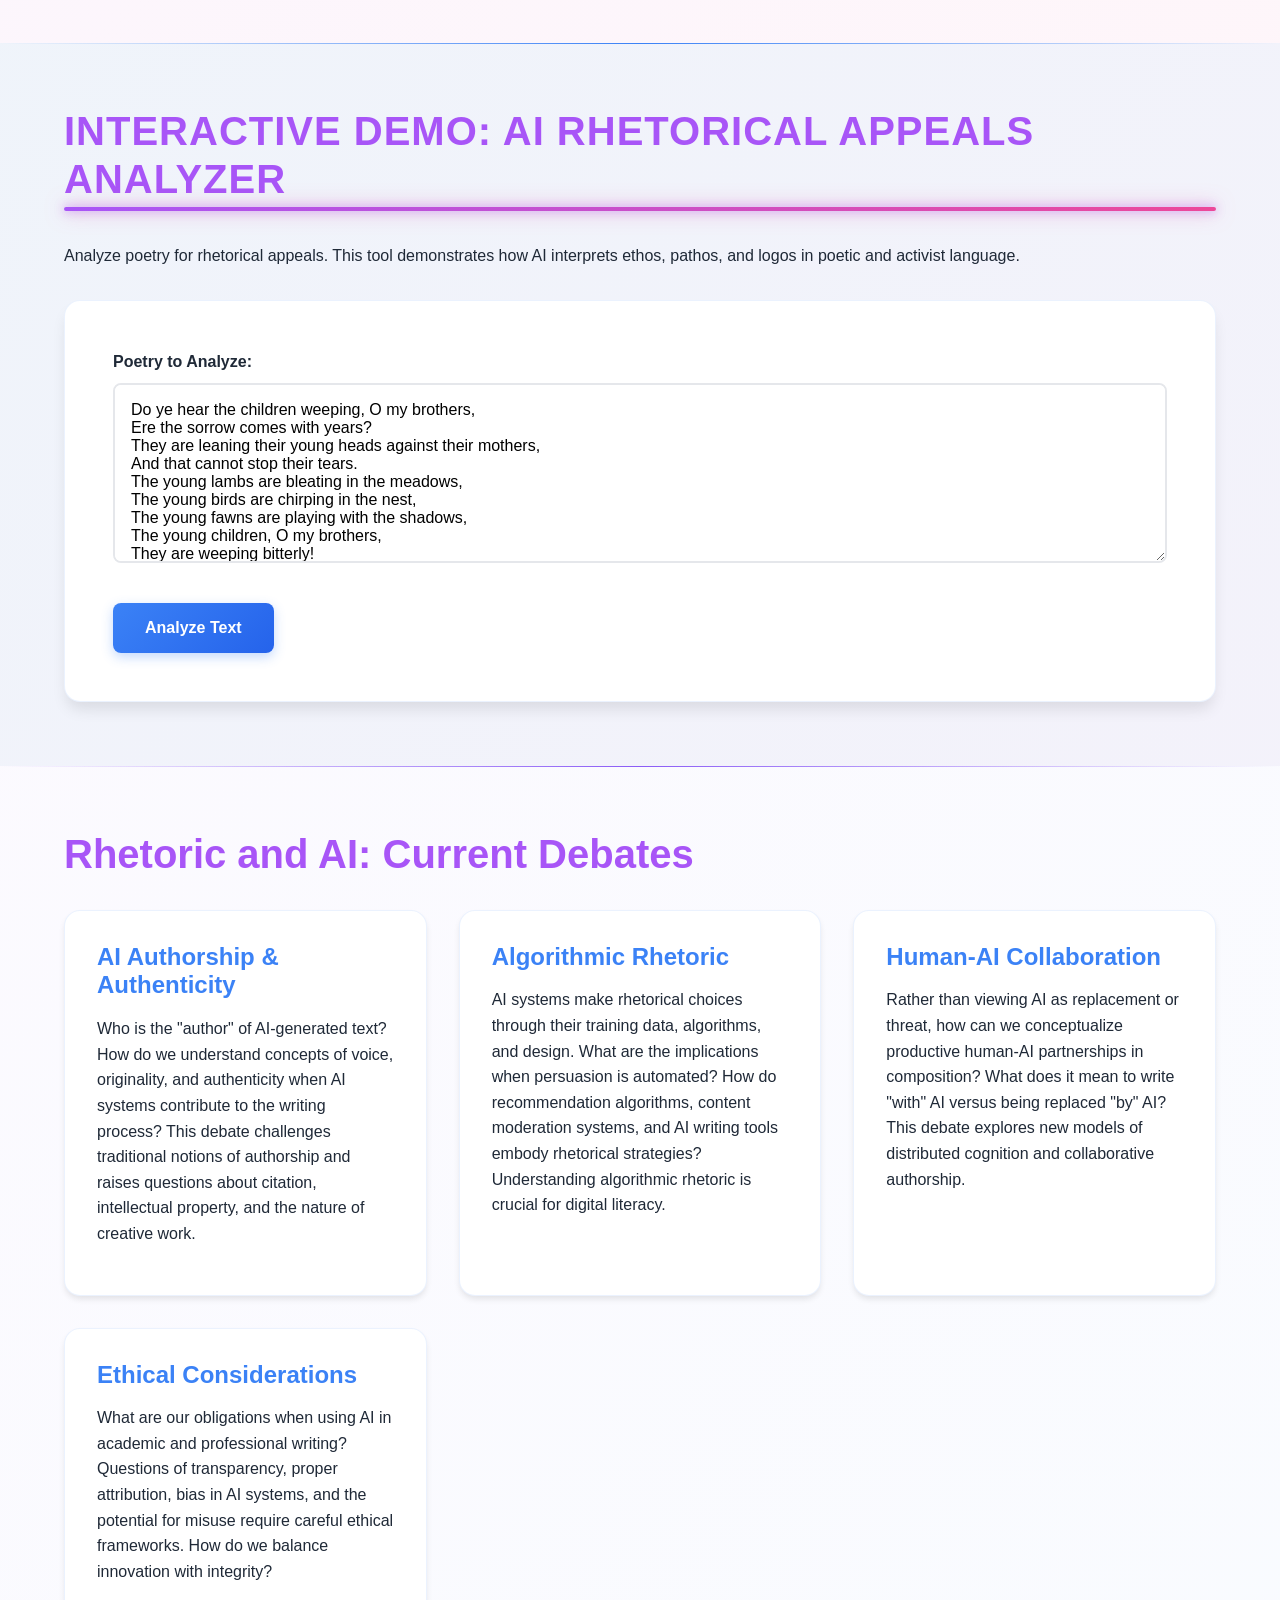
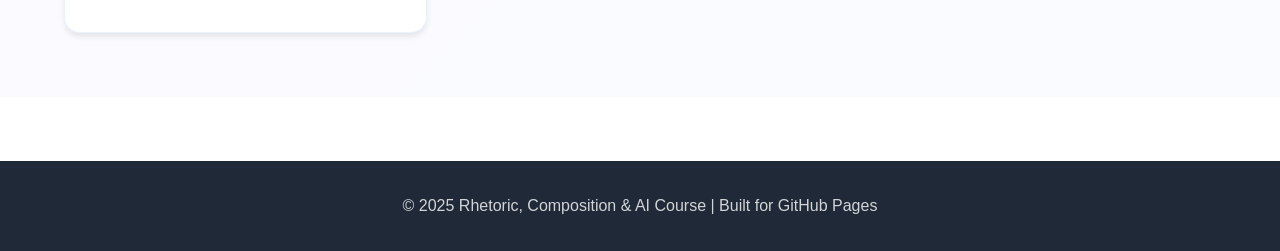
==== commit 20ade5f7: "Remove ALL career costume emojis, add academic/professional/artistic labels DELETED: chef (👨‍🍳), fir" ====
--- a/index.html
+++ b/index.html
@@ -51,7 +51,7 @@
                         <li>✊ <strong>Analyze Maya Angelou's Rhetorical Power:</strong> Examine how Angelou builds ethos in "Still I Rise" through repetition ("I rise, I rise") and defiant voice, establishing authority as a Black woman poet resisting oppression</li>
                         <li>🤖 <strong>Feminist Rhetoric & AI Interpretation:</strong> Investigate how AI systems interpret (or misinterpret) gendered language, embodied experience, and intersectional feminist discourse in poetry by women of color</li>
                         <li>🎨 <strong>Poetic Devices as Rhetorical Strategies:</strong> Identify how Angelou uses metaphor ("I'm a black ocean, leaping and wide"), anaphora ("You may..."), and rhythm to create pathos and persuade readers toward social justice</li>
-                        <li>👩‍🎓 <strong>Agentic AI for Poetry Analysis:</strong> Develop practices where YOU analyze first (e.g., marking persuasive words in "Phenomenal Woman"), then use AI to confirm or challenge your interpretation—preserving your authorship</li>
+                        <li>🎯 <strong>Agentic AI for Poetry Analysis:</strong> Develop practices where YOU analyze first (e.g., marking persuasive words in "Phenomenal Woman"), then use AI to confirm or challenge your interpretation—preserving your authorship</li>
                         <li>⚖️ <strong>Intersectional Feminist Analysis:</strong> Apply Black feminist rhetorical frameworks to understand how race, gender, and power operate simultaneously in Angelou's activist poetry</li>
                         <li>💬 <strong>Critical AI Prompting:</strong> Create prompts that ask AI to recognize cultural context (e.g., "How does Maya Angelou's 'Caged Bird' use the metaphor of captivity to address racial oppression?") while maintaining your critical perspective</li>
                         <li>💪 <strong>Embodied & Affective Language:</strong> Assess AI's limitations in analyzing embodied experiences ("phenomenal woman, that's me") and the affective, visceral power of feminist poetry</li>
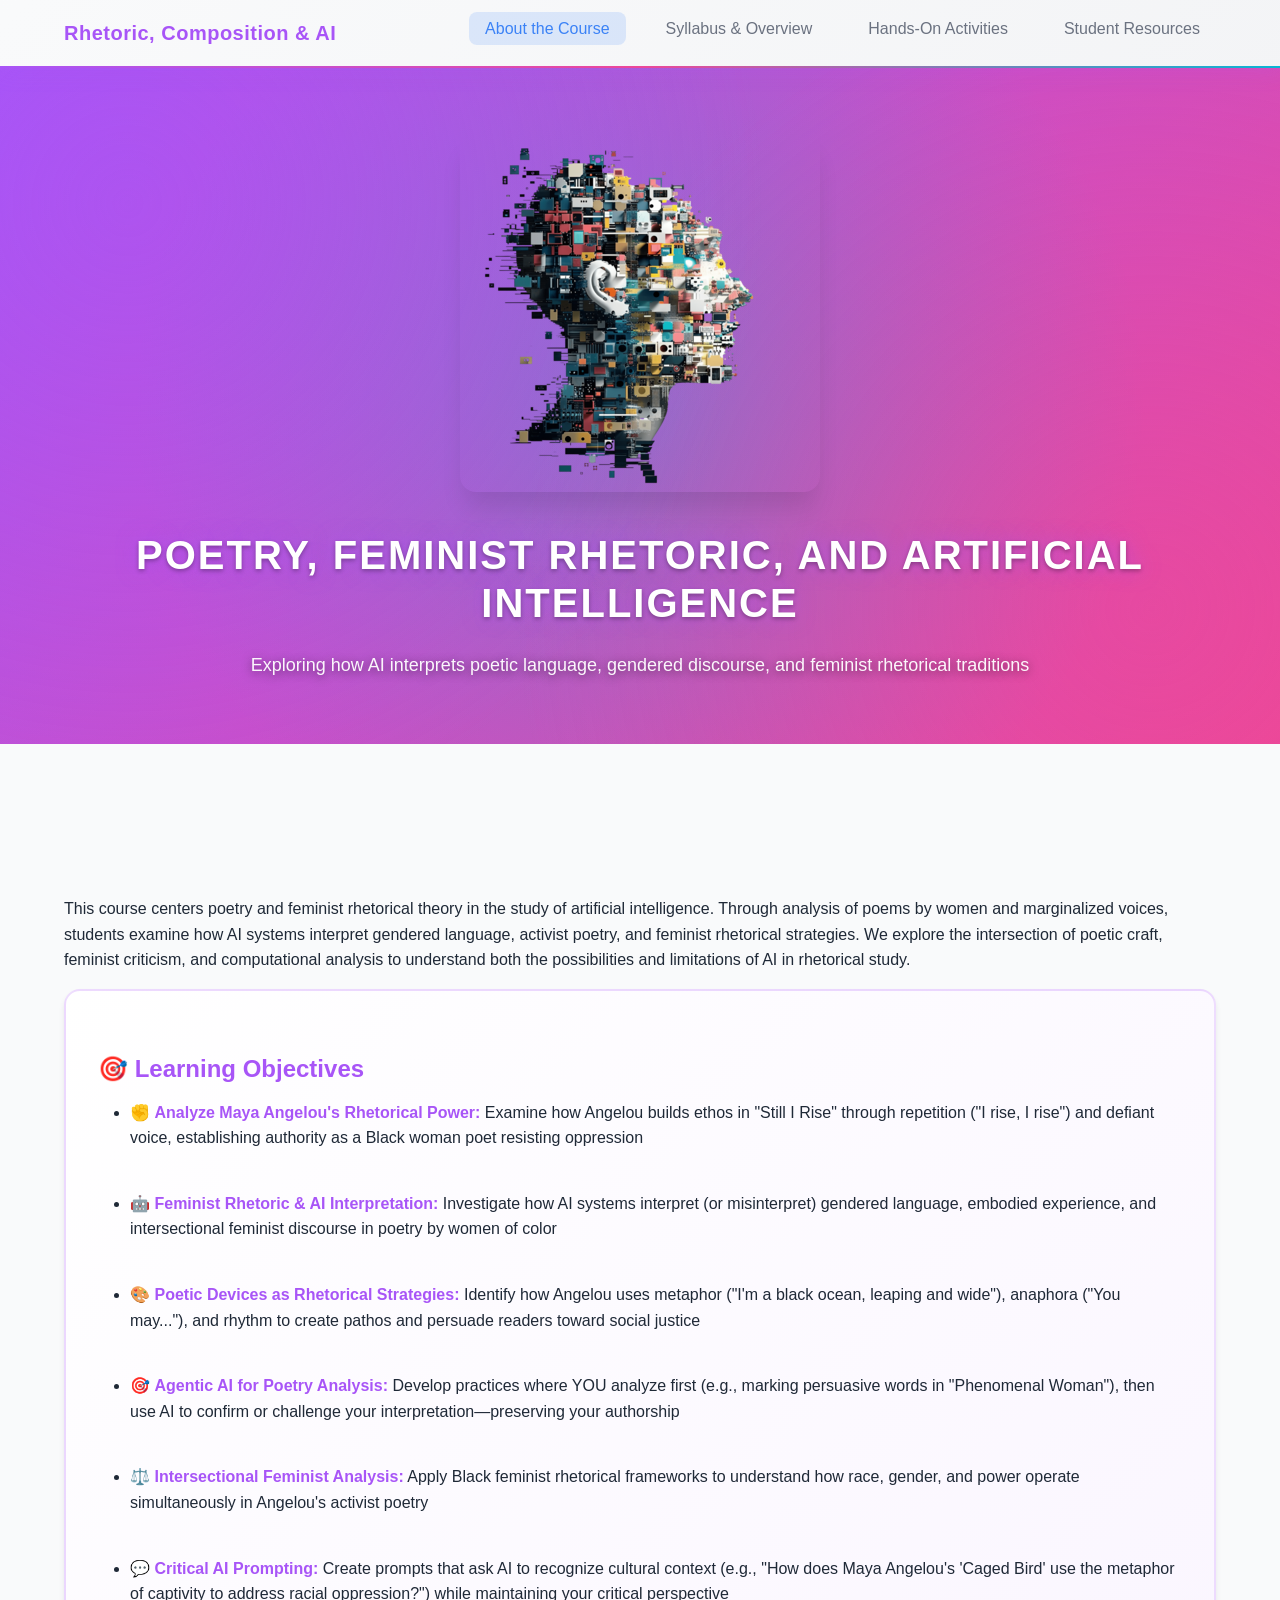
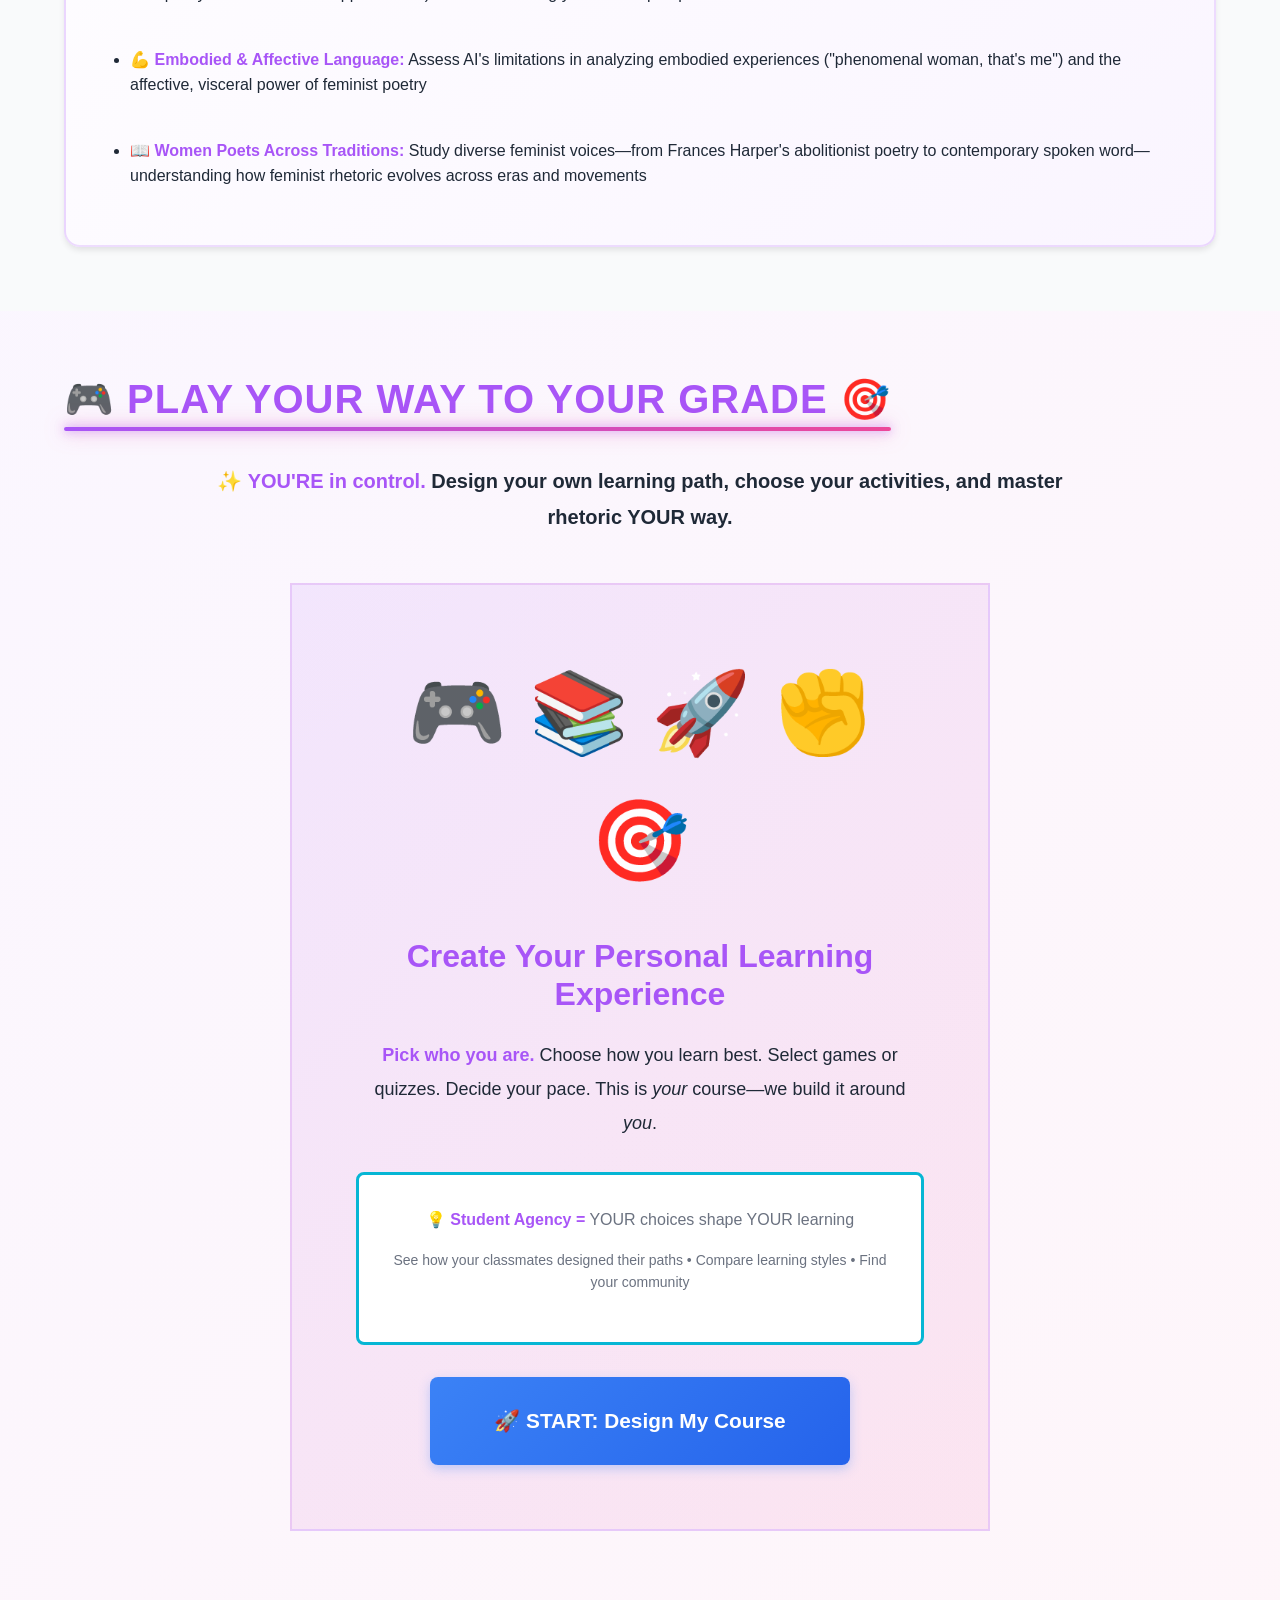
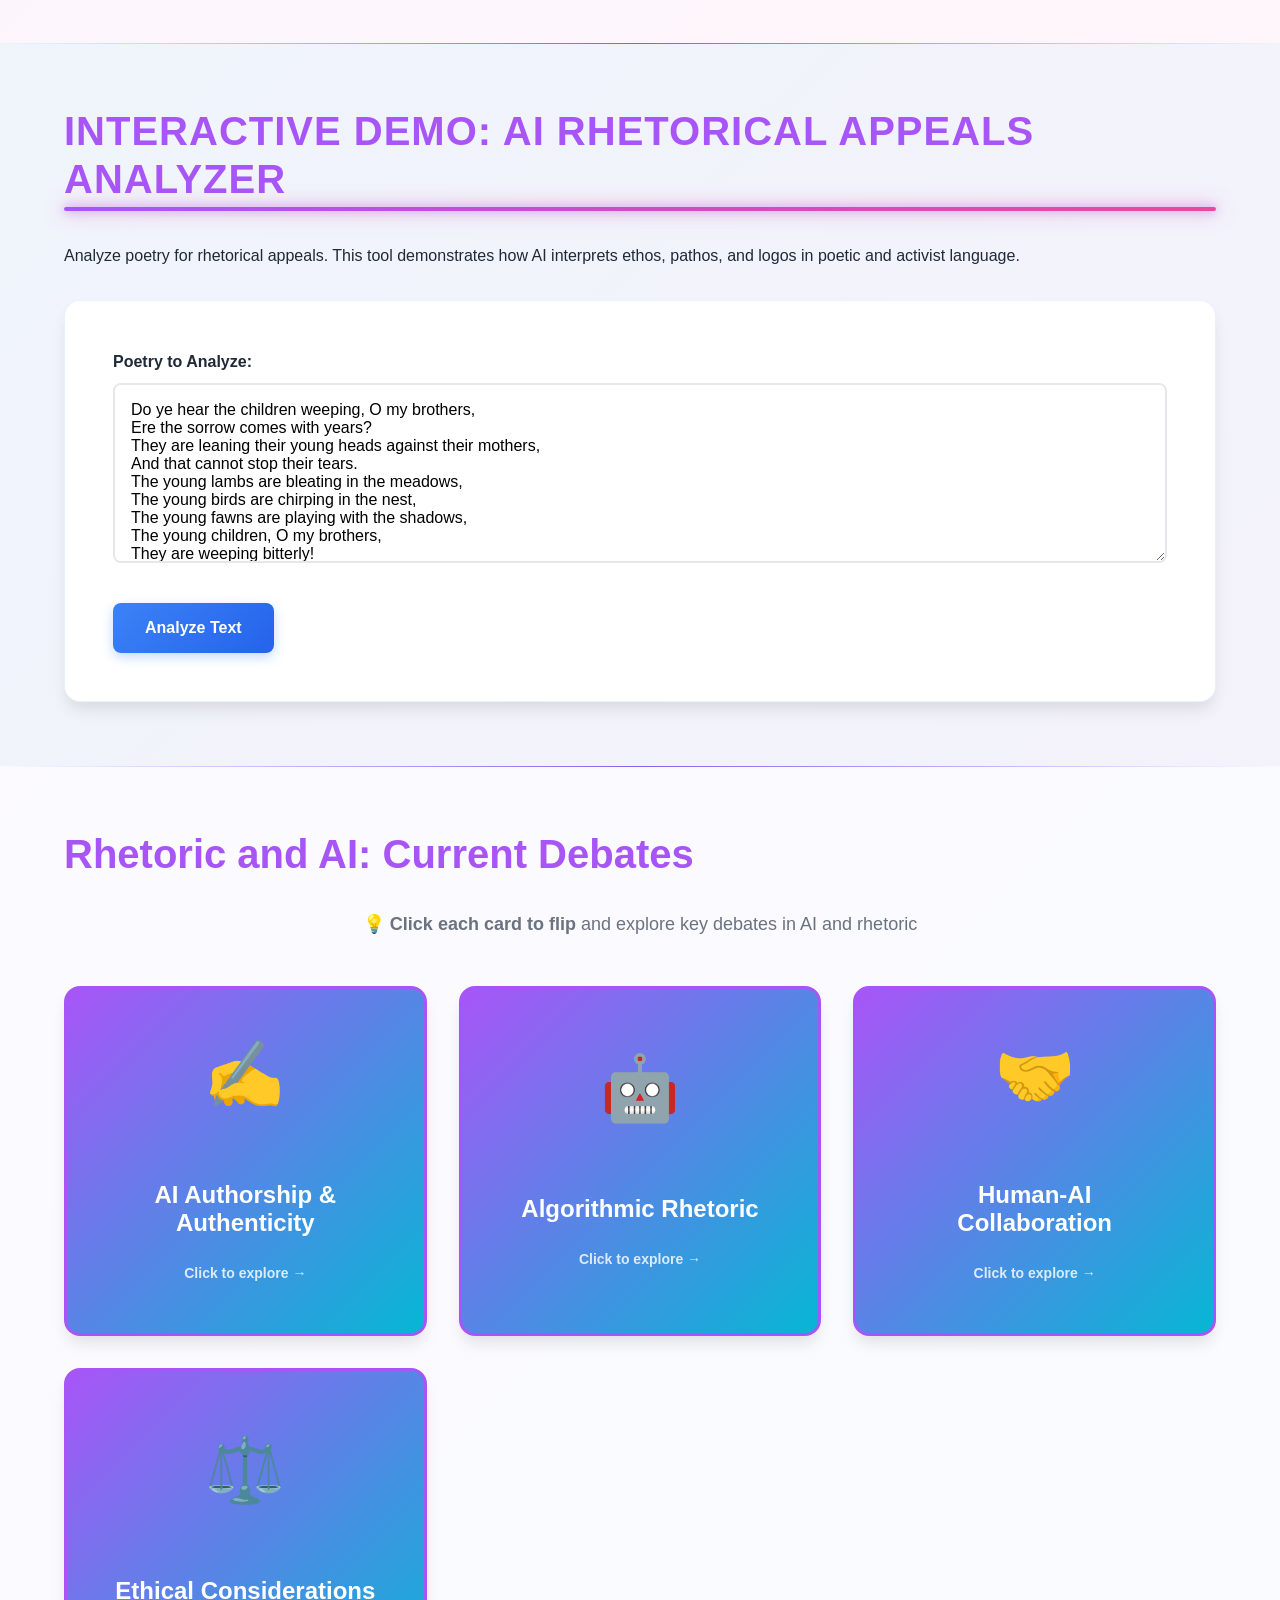
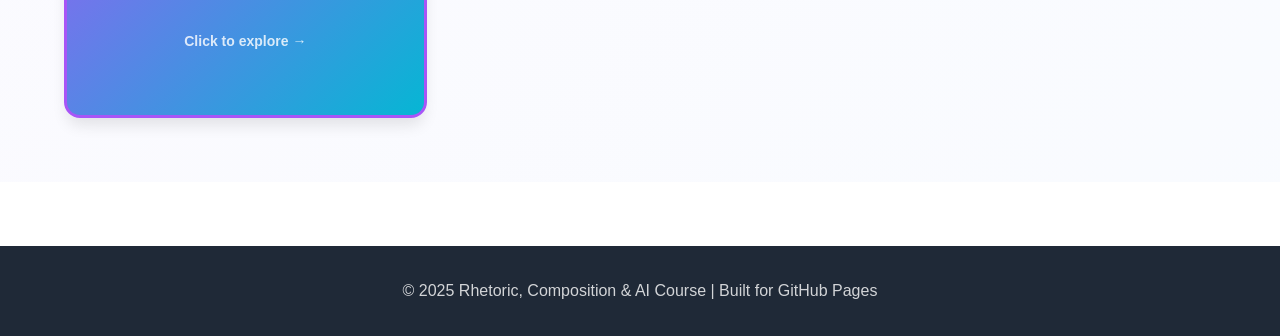
==== commit 89276d3f: "Add interactive 3D flip cards for rhetoric debates section" ====
--- a/index.html
+++ b/index.html
@@ -156,26 +156,69 @@
         <section class="content-section debates-section">
             <div class="container">
                 <h2>Rhetoric and AI: Current Debates</h2>
+                <p style="text-align: center; max-width: 800px; margin: 0 auto var(--spacing-xl); color: var(--text-secondary); font-size: var(--font-size-lg);">
+                    💡 <strong>Click each card to flip</strong> and explore key debates in AI and rhetoric
+                </p>
 
                 <div class="debate-cards">
-                    <div class="debate-card">
-                        <h3>AI Authorship & Authenticity</h3>
-                        <p>Who is the "author" of AI-generated text? How do we understand concepts of voice, originality, and authenticity when AI systems contribute to the writing process? This debate challenges traditional notions of authorship and raises questions about citation, intellectual property, and the nature of creative work.</p>
-                    </div>
-
-                    <div class="debate-card">
-                        <h3>Algorithmic Rhetoric</h3>
-                        <p>AI systems make rhetorical choices through their training data, algorithms, and design. What are the implications when persuasion is automated? How do recommendation algorithms, content moderation systems, and AI writing tools embody rhetorical strategies? Understanding algorithmic rhetoric is crucial for digital literacy.</p>
-                    </div>
-
-                    <div class="debate-card">
-                        <h3>Human-AI Collaboration</h3>
-                        <p>Rather than viewing AI as replacement or threat, how can we conceptualize productive human-AI partnerships in composition? What does it mean to write "with" AI versus being replaced "by" AI? This debate explores new models of distributed cognition and collaborative authorship.</p>
-                    </div>
-
-                    <div class="debate-card">
-                        <h3>Ethical Considerations</h3>
-                        <p>What are our obligations when using AI in academic and professional writing? Questions of transparency, proper attribution, bias in AI systems, and the potential for misuse require careful ethical frameworks. How do we balance innovation with integrity?</p>
+                    <div class="flip-card" onclick="this.classList.toggle('flipped')">
+                        <div class="flip-card-inner">
+                            <div class="flip-card-front">
+                                <div class="flip-icon">✍️</div>
+                                <h3>AI Authorship & Authenticity</h3>
+                                <p class="flip-hint">Click to explore →</p>
+                            </div>
+                            <div class="flip-card-back">
+                                <h3>AI Authorship & Authenticity</h3>
+                                <p>Who is the "author" of AI-generated text? How do we understand concepts of voice, originality, and authenticity when AI systems contribute to the writing process? This debate challenges traditional notions of authorship and raises questions about citation, intellectual property, and the nature of creative work.</p>
+                                <p class="flip-hint">Click to flip back ←</p>
+                            </div>
+                        </div>
+                    </div>
+
+                    <div class="flip-card" onclick="this.classList.toggle('flipped')">
+                        <div class="flip-card-inner">
+                            <div class="flip-card-front">
+                                <div class="flip-icon">🤖</div>
+                                <h3>Algorithmic Rhetoric</h3>
+                                <p class="flip-hint">Click to explore →</p>
+                            </div>
+                            <div class="flip-card-back">
+                                <h3>Algorithmic Rhetoric</h3>
+                                <p>AI systems make rhetorical choices through their training data, algorithms, and design. What are the implications when persuasion is automated? How do recommendation algorithms, content moderation systems, and AI writing tools embody rhetorical strategies? Understanding algorithmic rhetoric is crucial for digital literacy.</p>
+                                <p class="flip-hint">Click to flip back ←</p>
+                            </div>
+                        </div>
+                    </div>
+
+                    <div class="flip-card" onclick="this.classList.toggle('flipped')">
+                        <div class="flip-card-inner">
+                            <div class="flip-card-front">
+                                <div class="flip-icon">🤝</div>
+                                <h3>Human-AI Collaboration</h3>
+                                <p class="flip-hint">Click to explore →</p>
+                            </div>
+                            <div class="flip-card-back">
+                                <h3>Human-AI Collaboration</h3>
+                                <p>Rather than viewing AI as replacement or threat, how can we conceptualize productive human-AI partnerships in composition? What does it mean to write "with" AI versus being replaced "by" AI? This debate explores new models of distributed cognition and collaborative authorship.</p>
+                                <p class="flip-hint">Click to flip back ←</p>
+                            </div>
+                        </div>
+                    </div>
+
+                    <div class="flip-card" onclick="this.classList.toggle('flipped')">
+                        <div class="flip-card-inner">
+                            <div class="flip-card-front">
+                                <div class="flip-icon">⚖️</div>
+                                <h3>Ethical Considerations</h3>
+                                <p class="flip-hint">Click to explore →</p>
+                            </div>
+                            <div class="flip-card-back">
+                                <h3>Ethical Considerations</h3>
+                                <p>What are our obligations when using AI in academic and professional writing? Questions of transparency, proper attribution, bias in AI systems, and the potential for misuse require careful ethical frameworks. How do we balance innovation with integrity?</p>
+                                <p class="flip-hint">Click to flip back ←</p>
+                            </div>
+                        </div>
                     </div>
                 </div>
             </div>
--- a/css/main.css
+++ b/css/main.css
@@ -1095,3 +1095,136 @@
 .section-title::after {
     animation: pulseGlow 2s ease-in-out infinite;
 }
+}
+
+/* ========================================
+   Flip Cards - Interactive Debate Cards
+   ======================================== */
+
+.debate-cards {
+    display: grid;
+    grid-template-columns: repeat(auto-fit, minmax(300px, 1fr));
+    gap: var(--spacing-xl);
+    margin-top: var(--spacing-2xl);
+}
+
+.flip-card {
+    perspective: 1000px;
+    height: 350px;
+    cursor: pointer;
+    transition: transform 0.3s ease;
+}
+
+.flip-card:hover {
+    transform: translateY(-5px);
+}
+
+.flip-card-inner {
+    position: relative;
+    width: 100%;
+    height: 100%;
+    text-align: center;
+    transition: transform 0.6s;
+    transform-style: preserve-3d;
+}
+
+.flip-card.flipped .flip-card-inner {
+    transform: rotateY(180deg);
+}
+
+.flip-card-front,
+.flip-card-back {
+    position: absolute;
+    width: 100%;
+    height: 100%;
+    backface-visibility: hidden;
+    border-radius: var(--radius-lg);
+    padding: var(--spacing-xl);
+    display: flex;
+    flex-direction: column;
+    justify-content: center;
+    align-items: center;
+    box-shadow: var(--shadow-lg);
+    border: 3px solid;
+}
+
+.flip-card-front {
+    background: linear-gradient(135deg, var(--neon-purple), var(--neon-cyan));
+    border-color: var(--neon-purple);
+    color: white;
+}
+
+.flip-card-back {
+    background: linear-gradient(135deg, rgba(168, 85, 247, 0.1), rgba(6, 182, 212, 0.1));
+    background-color: white;
+    border-color: var(--neon-cyan);
+    color: var(--text-primary);
+    transform: rotateY(180deg);
+    overflow-y: auto;
+}
+
+.flip-icon {
+    font-size: 4rem;
+    margin-bottom: var(--spacing-md);
+    animation: float 3s ease-in-out infinite;
+}
+
+@keyframes float {
+    0%, 100% {
+        transform: translateY(0px);
+    }
+    50% {
+        transform: translateY(-10px);
+    }
+}
+
+.flip-card-front h3 {
+    font-size: var(--font-size-2xl);
+    font-weight: 800;
+    margin-bottom: var(--spacing-md);
+    color: white;
+}
+
+.flip-card-back h3 {
+    font-size: var(--font-size-xl);
+    font-weight: 800;
+    margin-bottom: var(--spacing-lg);
+    color: var(--neon-purple);
+}
+
+.flip-card-back p {
+    line-height: 1.8;
+    text-align: left;
+    margin-bottom: var(--spacing-md);
+}
+
+.flip-hint {
+    font-size: var(--font-size-sm);
+    opacity: 0.9;
+    font-weight: 600;
+    margin-top: auto;
+}
+
+.flip-card-front .flip-hint {
+    color: rgba(255, 255, 255, 0.9);
+}
+
+.flip-card-back .flip-hint {
+    color: var(--neon-cyan);
+    text-align: center;
+}
+
+/* Mobile responsiveness for flip cards */
+@media (max-width: 768px) {
+    .debate-cards {
+        grid-template-columns: 1fr;
+    }
+    
+    .flip-card {
+        height: 400px;
+    }
+    
+    .flip-card-back {
+        font-size: var(--font-size-sm);
+    }
+}
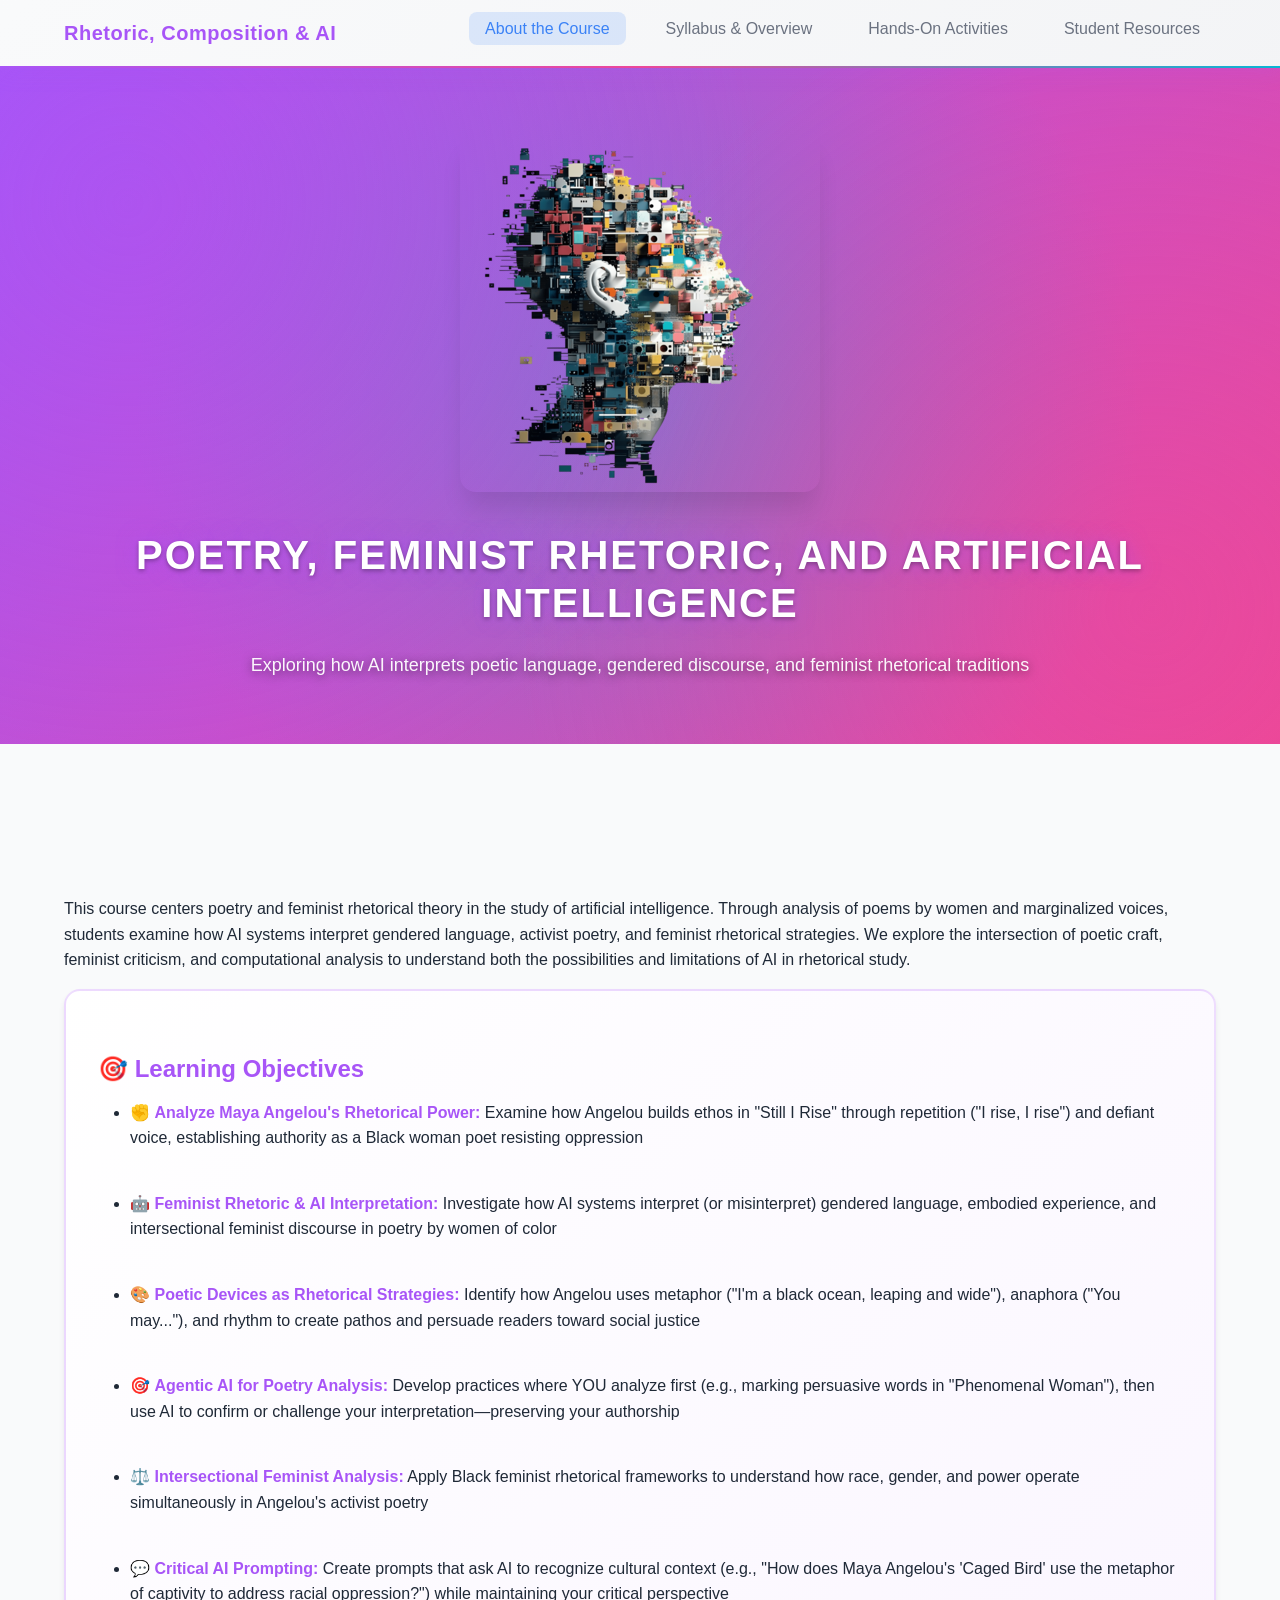
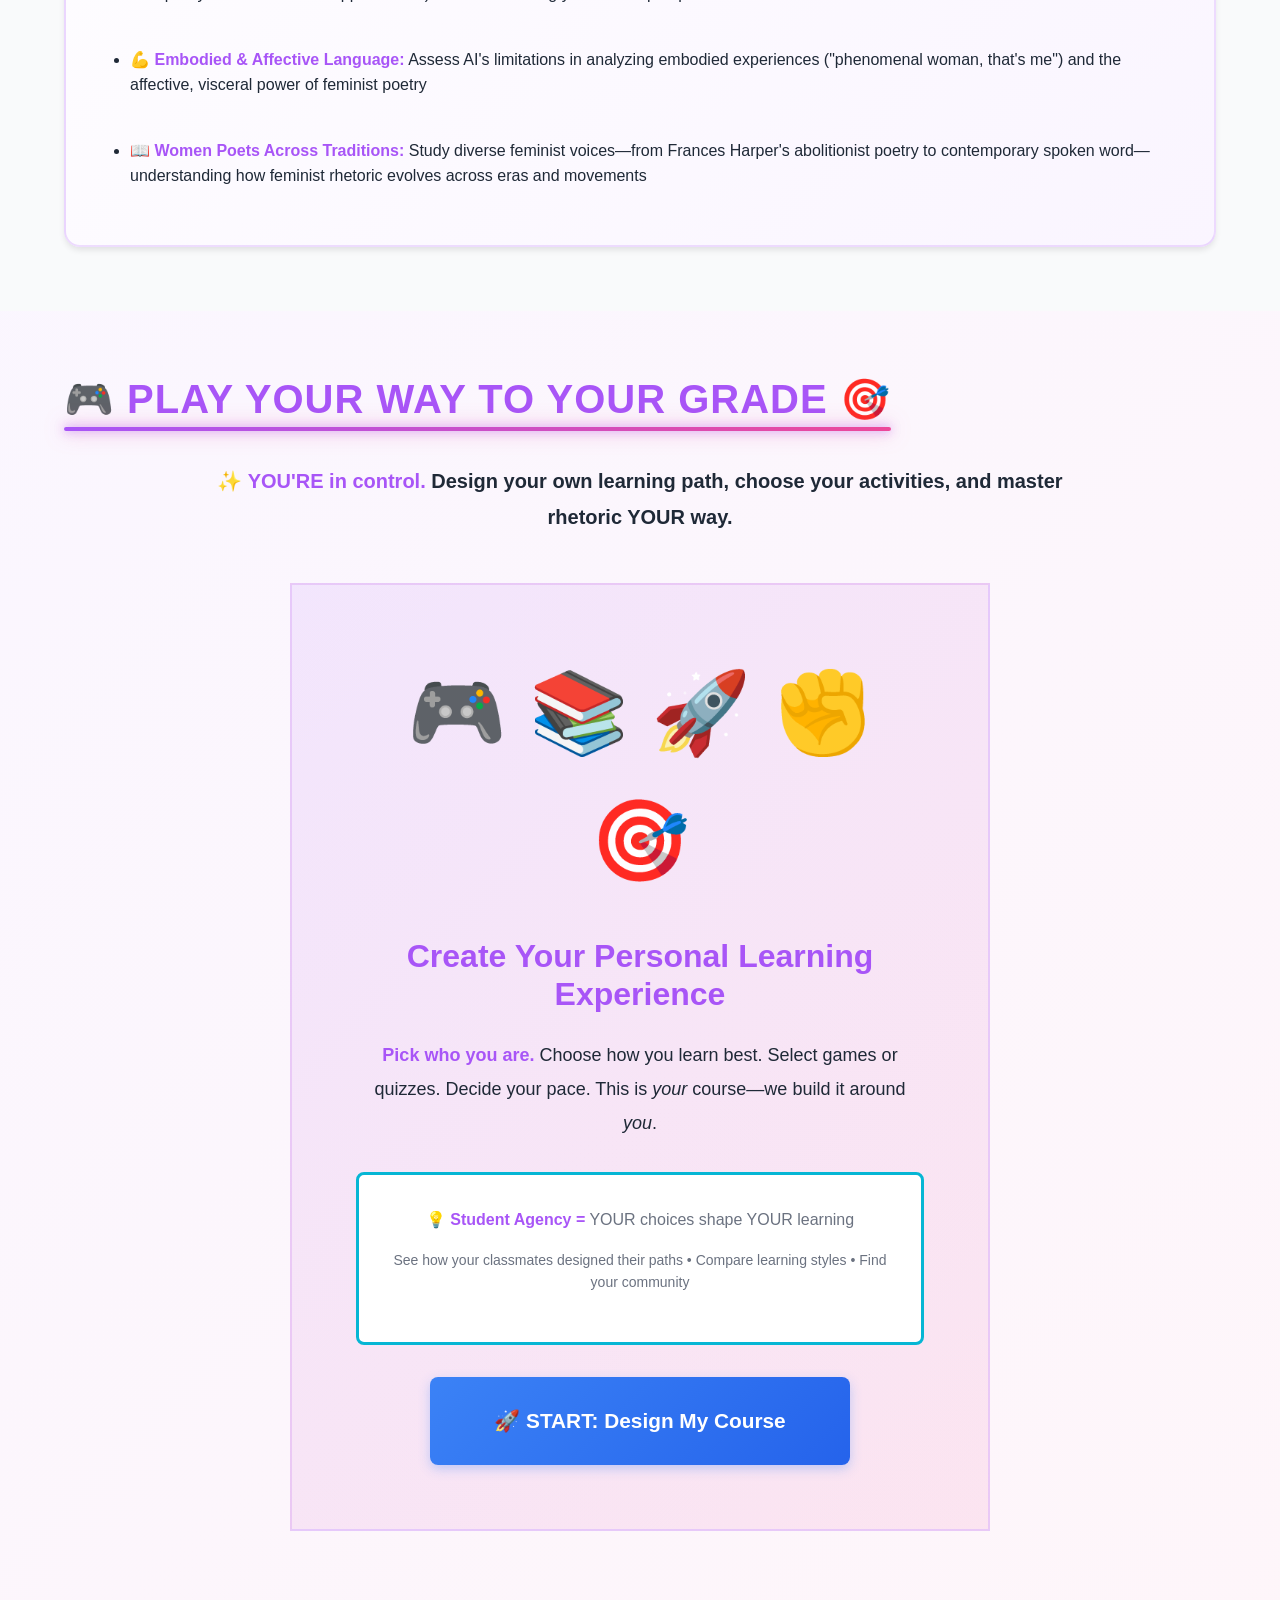
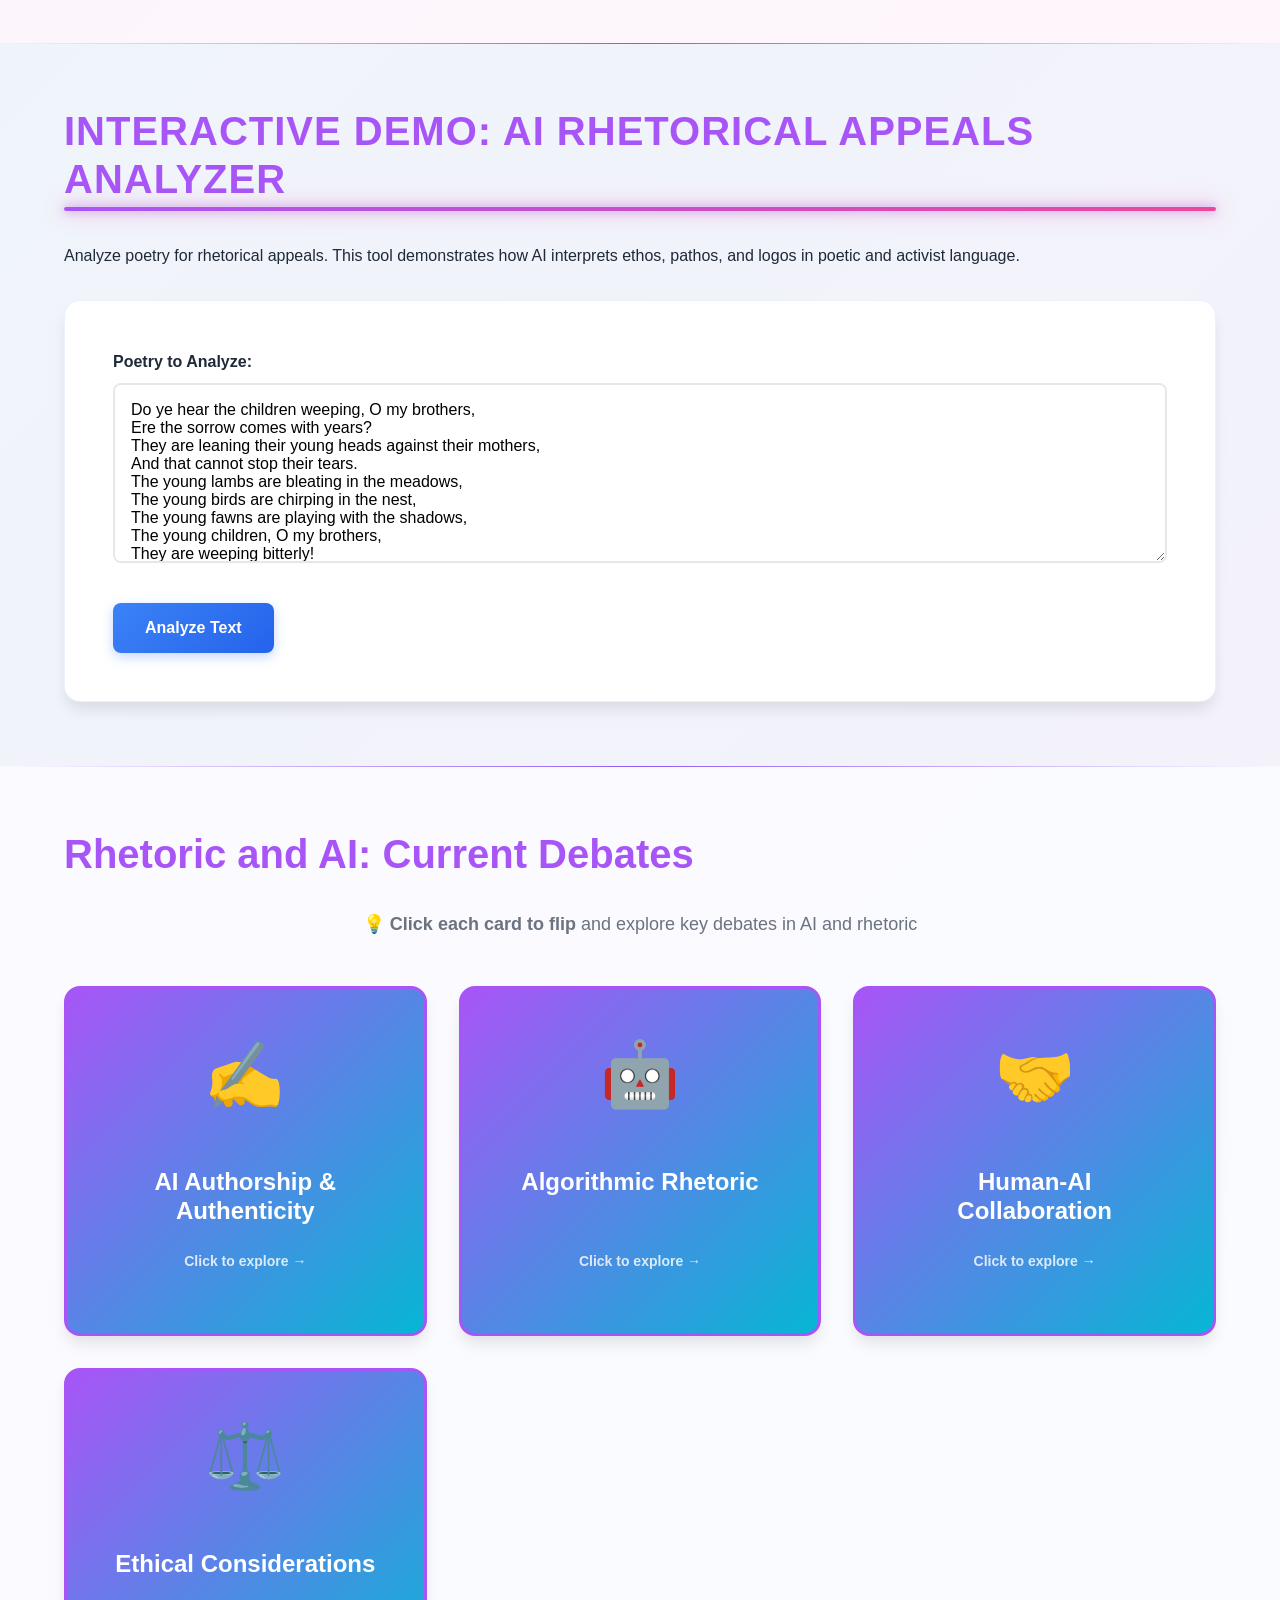
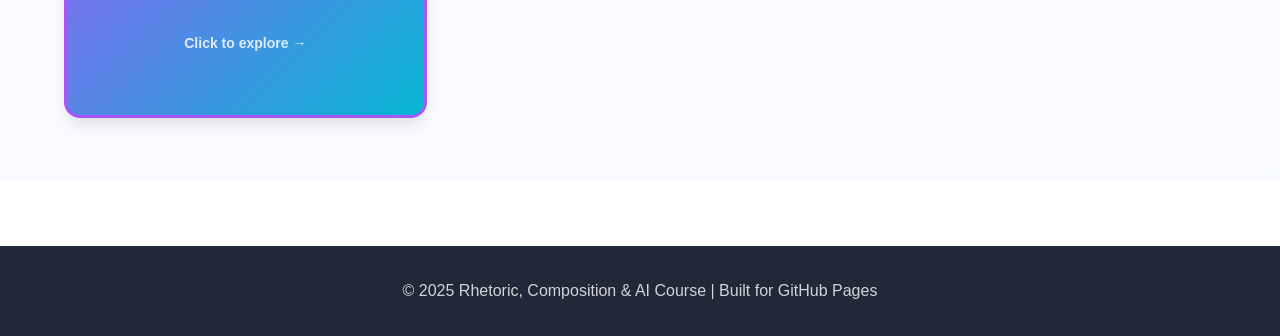
==== commit a4cb2b63: "COMPLETE REBUILD: Simple erasure game that actually works Flip cards now use: - Button elements (typ" ====
--- a/index.html
+++ b/index.html
@@ -161,7 +161,7 @@
                 </p>
 
                 <div class="debate-cards">
-                    <div class="flip-card" onclick="this.classList.toggle('flipped')">
+                    <button type="button" class="flip-card" id="card-1">
                         <div class="flip-card-inner">
                             <div class="flip-card-front">
                                 <div class="flip-icon">✍️</div>
@@ -174,9 +174,9 @@
                                 <p class="flip-hint">Click to flip back ←</p>
                             </div>
                         </div>
-                    </div>
-
-                    <div class="flip-card" onclick="this.classList.toggle('flipped')">
+                    </button>
+
+                    <button type="button" class="flip-card" id="card-2">
                         <div class="flip-card-inner">
                             <div class="flip-card-front">
                                 <div class="flip-icon">🤖</div>
@@ -189,9 +189,9 @@
                                 <p class="flip-hint">Click to flip back ←</p>
                             </div>
                         </div>
-                    </div>
-
-                    <div class="flip-card" onclick="this.classList.toggle('flipped')">
+                    </button>
+
+                    <button type="button" class="flip-card" id="card-3">
                         <div class="flip-card-inner">
                             <div class="flip-card-front">
                                 <div class="flip-icon">🤝</div>
@@ -204,9 +204,9 @@
                                 <p class="flip-hint">Click to flip back ←</p>
                             </div>
                         </div>
-                    </div>
-
-                    <div class="flip-card" onclick="this.classList.toggle('flipped')">
+                    </button>
+
+                    <button type="button" class="flip-card" id="card-4">
                         <div class="flip-card-inner">
                             <div class="flip-card-front">
                                 <div class="flip-icon">⚖️</div>
@@ -219,8 +219,25 @@
                                 <p class="flip-hint">Click to flip back ←</p>
                             </div>
                         </div>
-                    </div>
-                </div>
+                    </button>
+                </div>
+
+                <script>
+                    // Ultra-simple inline flip card handler
+                    document.addEventListener('DOMContentLoaded', function() {
+                        ['card-1', 'card-2', 'card-3', 'card-4'].forEach(function(id) {
+                            const card = document.getElementById(id);
+                            if (card) {
+                                card.addEventListener('click', function(e) {
+                                    e.preventDefault();
+                                    this.classList.toggle('flipped');
+                                    console.log('Card flipped:', id);
+                                });
+                            }
+                        });
+                        console.log('✅ Flip cards initialized inline');
+                    });
+                </script>
             </div>
         </section>
     </main>
--- a/css/main.css
+++ b/css/main.css
@@ -1228,3 +1228,18 @@
         font-size: var(--font-size-sm);
     }
 }
+
+/* Button as flip card - remove default button styling */
+button.flip-card {
+    border: none;
+    background: none;
+    padding: 0;
+    font-family: inherit;
+    text-align: inherit;
+    outline: none;
+}
+
+button.flip-card:focus {
+    outline: 3px solid var(--neon-cyan);
+    outline-offset: 4px;
+}
